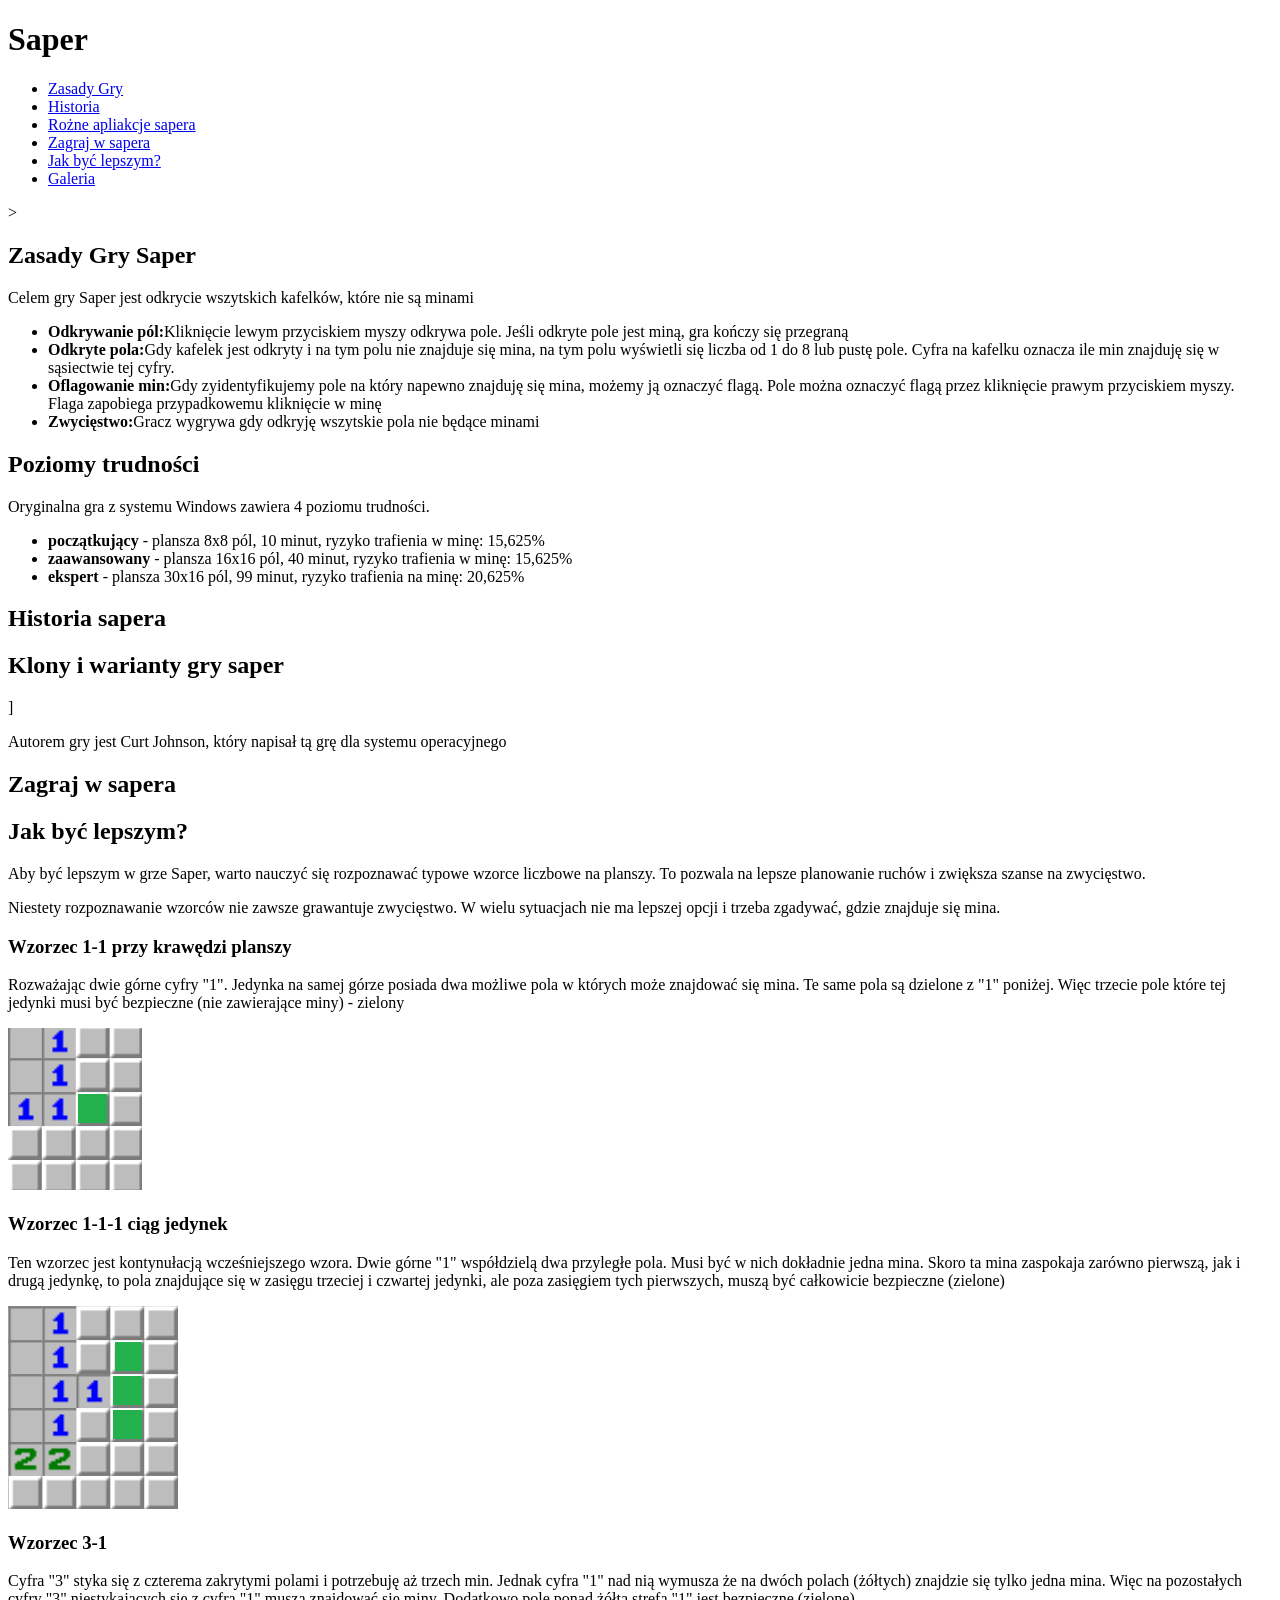
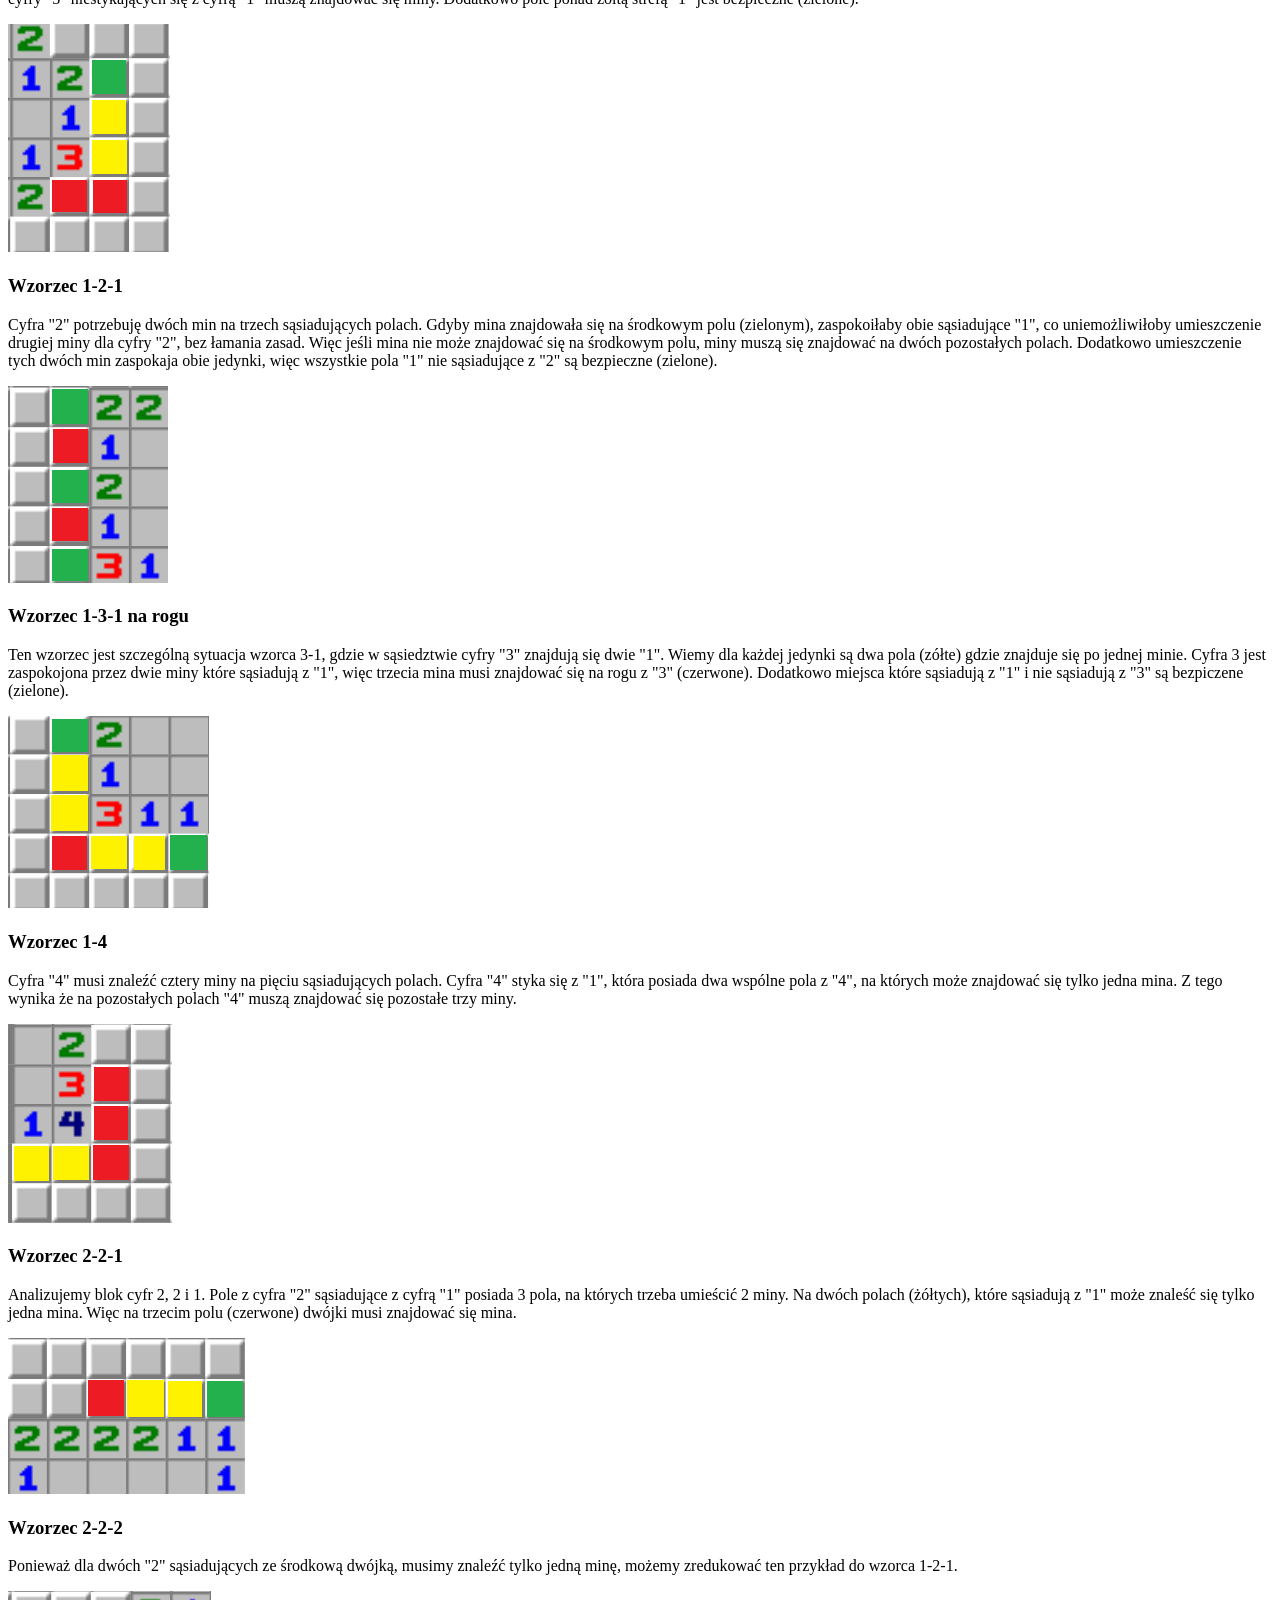
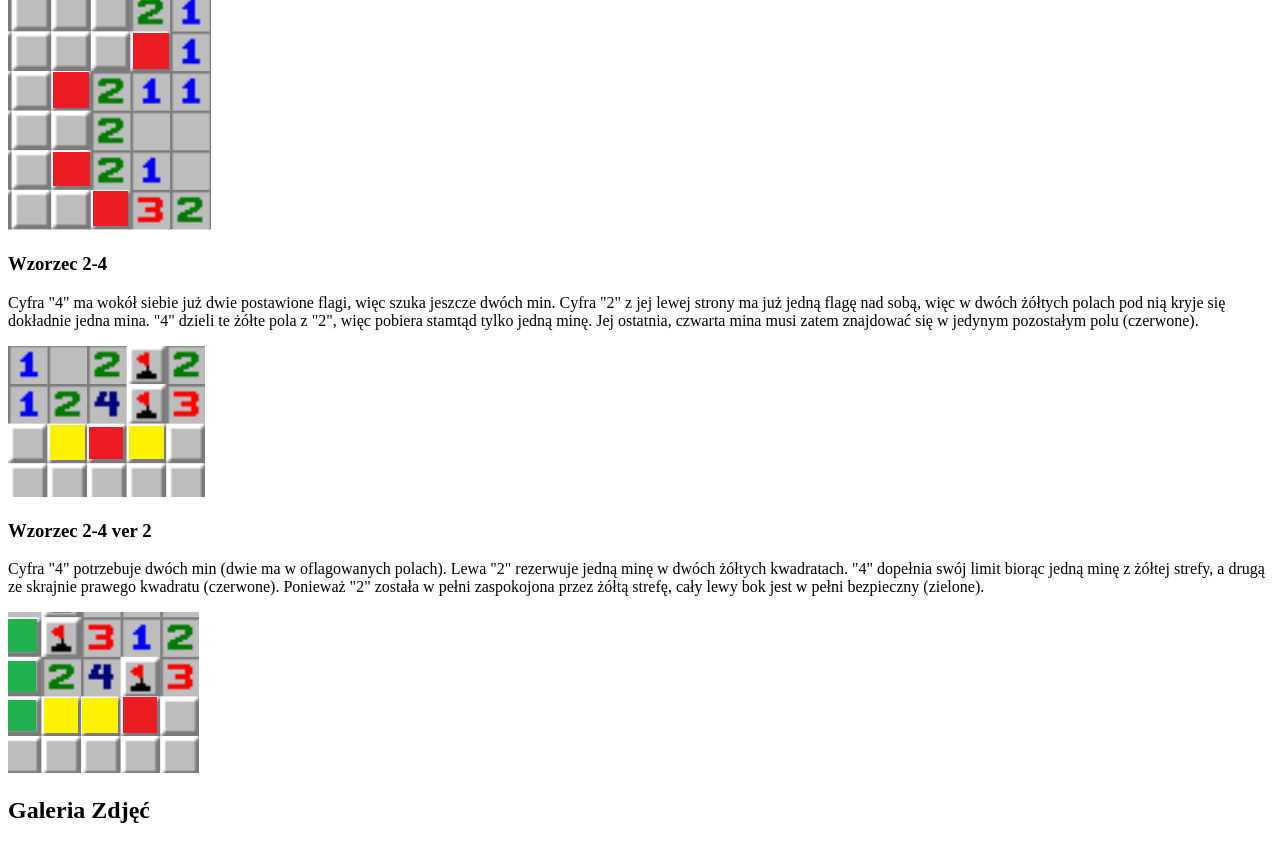
==== projekt.html @ 72521467 "[PROJEKT] - treść strony cz1" ====
<!DOCTYPE html>
<html lang="pl">
    <head>
        <meta charset="utf-8">
        <meta name="viewport" content="width=device-width, initial-scale=1.0">
        <meta name="description" content="Strona poświecona grze Saper">
        <meta name="keywords" content="Saper, Gra">
        <meta name="author" content="Maciej Ryś">
        <title>Saper</title>
    </head>
    <body>
        <header>
            <h1>Saper</h1>
            <nav>
                <ul>
                    <li><a href="#zasady">Zasady Gry</a></li>
                    <li><a href="#historia">Historia</a></li>
                    <li><a href="#aplikacje">Rożne apliakcje sapera</a></li>
                    <li><a href="#gra">Zagraj w sapera</a></li>
                    <li><a href="#wzorce">Jak być lepszym?</a></li>
                    <li><a href="#galeria">Galeria</a></li>
                </ul>>
            </nav>
        </header>
        <main>
            <section id="zasady">
                <h2>Zasady Gry Saper</h2>
                <p>Celem gry Saper jest odkrycie wszytskich kafelków, które nie są minami</p>
                <ul>
                    <li><strong>Odkrywanie pól:</strong>Kliknięcie lewym przyciskiem myszy odkrywa pole. Jeśli odkryte pole jest miną, gra kończy się przegraną</li>
                    <li><strong>Odkryte pola:</strong>Gdy kafelek jest odkryty i na tym polu nie znajduje się mina, na tym polu wyświetli się liczba od 1 do 8 lub pustę pole. Cyfra na kafelku oznacza ile min znajduję się w sąsiectwie tej cyfry.</li>
                    <li><strong>Oflagowanie min:</strong>Gdy zyidentyfikujemy pole na który napewno znajduję się mina, możemy ją oznaczyć flagą. Pole można oznaczyć flagą przez kliknięcie prawym przyciskiem myszy. Flaga zapobiega przypadkowemu kliknięcie w minę</li>
                    <li><strong>Zwycięstwo:</strong>Gracz wygrywa gdy odkryję wszytskie pola nie będące minami</li>
                </ul>
            </section>

            <section id="poziomy_trudnosci">
                <h2>Poziomy trudności</h2>
                <p>Oryginalna gra z systemu Windows zawiera 4 poziomu trudności.</p>
                <ul>
                    <li><strong>początkujący</strong> - plansza 8x8 pól, 10 minut, ryzyko trafienia w minę: 15,625%</li>
                    <li><strong>zaawansowany</strong> - plansza 16x16 pól, 40 minut, ryzyko trafienia w minę: 15,625%</li>
                    <li><strong>ekspert</strong> - plansza 30x16 pól, 99 minut, ryzyko trafienia na minę: 20,625%</li>
                </ul>
            </section>

            <section id="historia">
                <h2>Historia sapera</h2>
                <p></p>
            </section>
            
            <section id="warianty_gry">
                <h2>Klony i warianty gry saper</h2>]
                <p>Autorem gry jest Curt Johnson, który napisał tą grę dla systemu operacyjnego </p>
            </section>

            <section id="gra">
                <h2>Zagraj w sapera</h2>
                <div id="gra-saper">

                </div>
            </section>

            <section id="wzorce">
                <h2>Jak być lepszym?</h2>
                <p>Aby być lepszym w grze Saper, warto nauczyć się rozpoznawać typowe wzorce liczbowe na planszy. To pozwala na lepsze planowanie ruchów i zwiększa szanse na zwycięstwo.</p>
                <p>Niestety rozpoznawanie wzorców nie zawsze grawantuje zwycięstwo. W wielu sytuacjach nie ma lepszej opcji i trzeba zgadywać, gdzie znajduje się mina.</p>

            <div class="blok-wzorcow">
                <h3>Wzorzec 1-1 przy krawędzi planszy</h3>
                <p>Rozważając dwie górne cyfry "1". Jedynka na samej górze posiada dwa możliwe pola w których może znajdować się mina. Te same pola są dzielone z "1" poniżej. Więc trzecie pole które tej jedynki musi być bezpieczne (nie zawierające miny) - zielony</p>
                <div class="wzorzec-obrazek"><img src="zdjecia/wzorce/edited/1-1-1-e.png" alt="przykładowy-wzorzec"></div>
            </div>

            <div class="blok-wzorcow">
                <h3>Wzorzec 1-1-1 ciąg jedynek</h3>
                <p>Ten wzorzec jest kontynułacją wcześniejszego wzora. Dwie górne "1" współdzielą dwa przyległe pola. Musi być w nich dokładnie jedna mina. Skoro ta mina zaspokaja zarówno pierwszą, jak i drugą jedynkę, to pola znajdujące się w zasięgu trzeciej i czwartej jedynki, ale poza zasięgiem tych pierwszych, muszą być całkowicie bezpieczne (zielone) </p>
                <div class="wzorzec-obrazek"><img src="zdjecia/wzorce/edited/1-1-1-1-e.png" alt="przykładowy-wzorzec"></div>
            </div>

            <div class="blok-wzorcow">
                <h3>Wzorzec 3-1</h3>
                <p>Cyfra "3" styka się z czterema zakrytymi polami i potrzebuję aż trzech min. Jednak cyfra "1" nad nią wymusza że na dwóch polach (żółtych) znajdzie się tylko jedna mina. Więc na pozostałych cyfry "3" niestykających się z cyfrą "1" muszą znajdować się miny. Dodatkowo pole ponad żółtą strefą "1" jest bezpieczne (zielone).</p>
                <div class="wzorzec-obrazek"><img src="zdjecia/wzorce/edited/1-1-3-e.png" alt="przykładowy-wzorzec"></div>
            </div>

            <div class="blok-wzorcow">
                <h3>Wzorzec 1-2-1</h3>
                <p>Cyfra "2" potrzebuję dwóch min na trzech sąsiadujących polach. Gdyby mina znajdowała się na środkowym polu (zielonym), zaspokoiłaby obie sąsiadujące "1", co uniemożliwiłoby umieszczenie drugiej miny dla cyfry "2", bez łamania zasad. Więc jeśli mina nie może znajdować się na środkowym polu, miny muszą się znajdować na dwóch pozostałych polach. Dodatkowo umieszczenie tych dwóch min zaspokaja obie jedynki, więc wszystkie pola "1" nie sąsiadujące z "2" są bezpieczne (zielone).</p>
                <div class="wzorzec-obrazek"><img src="zdjecia/wzorce/edited/1-2-1-e.png" alt="przykładowy-wzorzec"></div>
            </div>

            <div class="blok-wzorcow">
                <h3>Wzorzec 1-3-1 na rogu</h3>
                <p>Ten wzorzec jest szczególną sytuacja wzorca 3-1, gdzie w sąsiedztwie cyfry "3" znajdują się dwie "1". Wiemy dla każdej jedynki są dwa pola (zółte) gdzie znajduje się po jednej minie. Cyfra 3 jest zaspokojona przez dwie miny które sąsiadują z "1", więc trzecia mina musi znajdować się na rogu z "3" (czerwone). Dodatkowo miejsca które sąsiadują z "1" i nie sąsiadują z "3" są bezpiczene (zielone).</p>
                <div class="wzorzec-obrazek"><img src="zdjecia/wzorce/edited/1-3-1-rog-e.png" alt="przykładowy-wzorzec"></div>
            </div>

            <div class="blok-wzorcow">
                <h3>Wzorzec 1-4</h3>
                <p>Cyfra "4" musi znaleźć cztery miny na pięciu sąsiadujących polach. Cyfra "4" styka się z "1", która posiada dwa wspólne pola z "4", na których może znajdować się tylko jedna mina. Z tego wynika że na pozostałych polach "4" muszą znajdować się pozostałe trzy miny.</p>
                <div class="wzorzec-obrazek"><img src="zdjecia/wzorce/edited/1-4-e.png" alt="przykładowy-wzorzec"></div>
            </div>

            <div class="blok-wzorcow">
                <h3>Wzorzec 2-2-1</h3>
                <p>Analizujemy blok cyfr 2, 2 i 1. Pole z cyfra "2" sąsiadujące z cyfrą "1" posiada 3 pola, na których trzeba umieścić 2 miny. Na dwóch polach (żółtych), które sąsiadują z "1" może znaleść się tylko jedna mina. Więc na trzecim polu (czerwone) dwójki musi znajdować się mina.</p>
                <div class="wzorzec-obrazek"><img src="zdjecia/wzorce/edited/2-2-1-prosto-e.png" alt="przykładowy-wzorzec"></div>
            </div>

            <div class="blok-wzorcow">
                <h3>Wzorzec 2-2-2</h3>
                <p>Ponieważ dla dwóch "2" sąsiadujących ze środkową dwójką, musimy znaleźć tylko jedną minę, możemy zredukować ten przykład do wzorca 1-2-1.</p>
                <div class="wzorzec-obrazek"><img src="zdjecia/wzorce/edited/2-2-2-prosto-e.png" alt="przykładowy-wzorzec"></div>
            </div>

            <div class="blok-wzorcow">
                <h3>Wzorzec 2-4</h3>
                <p>Cyfra "4" ma wokół siebie już dwie postawione flagi, więc szuka jeszcze dwóch min. Cyfra "2" z jej lewej strony ma już jedną flagę nad sobą, więc w dwóch żółtych polach pod nią kryje się dokładnie jedna mina. "4" dzieli te żółte pola z "2", więc pobiera stamtąd tylko jedną minę. Jej ostatnia, czwarta mina musi zatem znajdować się w jedynym pozostałym polu (czerwone).</p>
                <div class="wzorzec-obrazek"><img src="zdjecia/wzorce/edited/2-4-e.png" alt="przykładowy-wzorzec"></div>
            </div>

            <div class="blok-wzorcow">
                <h3>Wzorzec 2-4 ver 2</h3>
                <p>Cyfra "4" potrzebuje dwóch min (dwie ma w oflagowanych polach). Lewa "2" rezerwuje jedną minę w dwóch żółtych kwadratach. "4" dopełnia swój limit biorąc jedną minę z żółtej strefy, a drugą ze skrajnie prawego kwadratu (czerwone). Ponieważ "2" została w pełni zaspokojona przez żółtą strefę, cały lewy bok jest w pełni bezpieczny (zielone).</p>
                <div class="wzorzec-obrazek"><img src="zdjecia/wzorce/edited/2-4v2-e.png" alt="przykładowy-wzorzec"></div>
            </div>
            </section>

            <section id="galeria">
                <h2>Galeria Zdjęć</h2>
            </section>
        </main>
    </body>
</html>
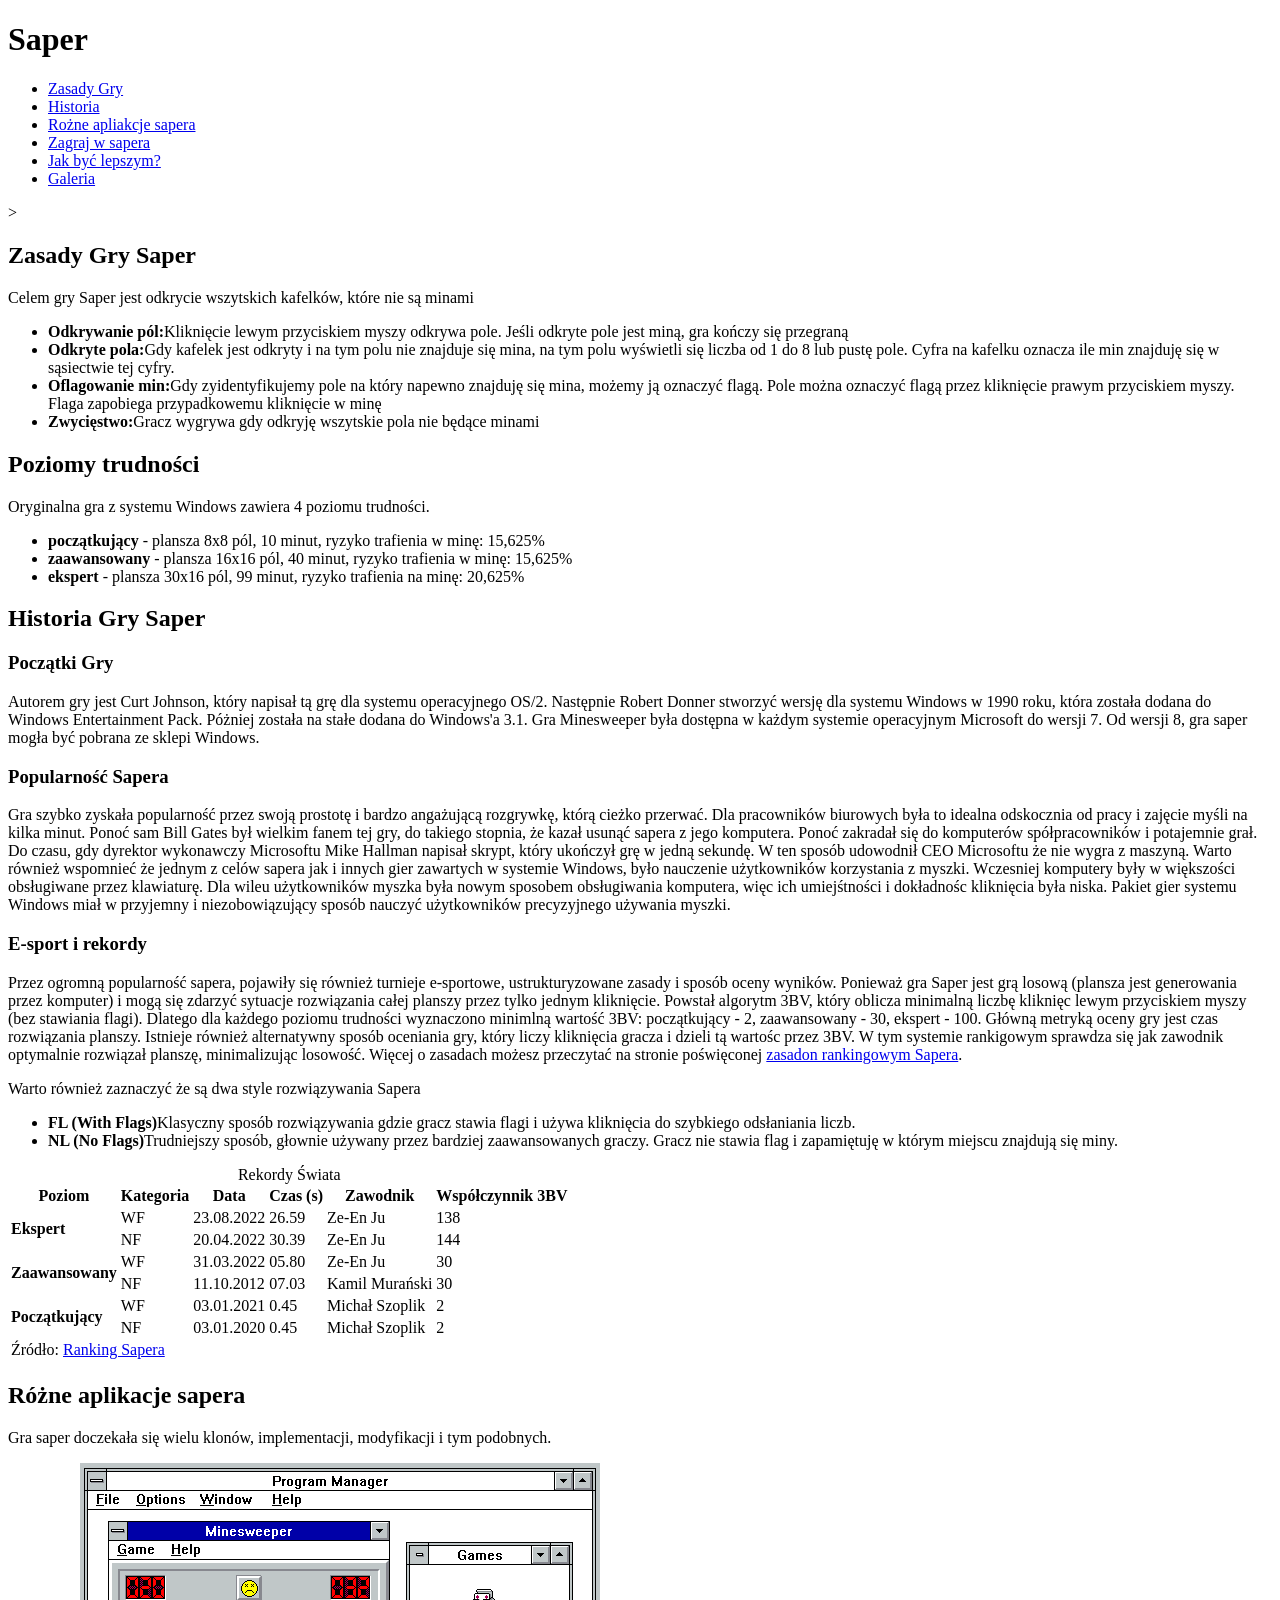
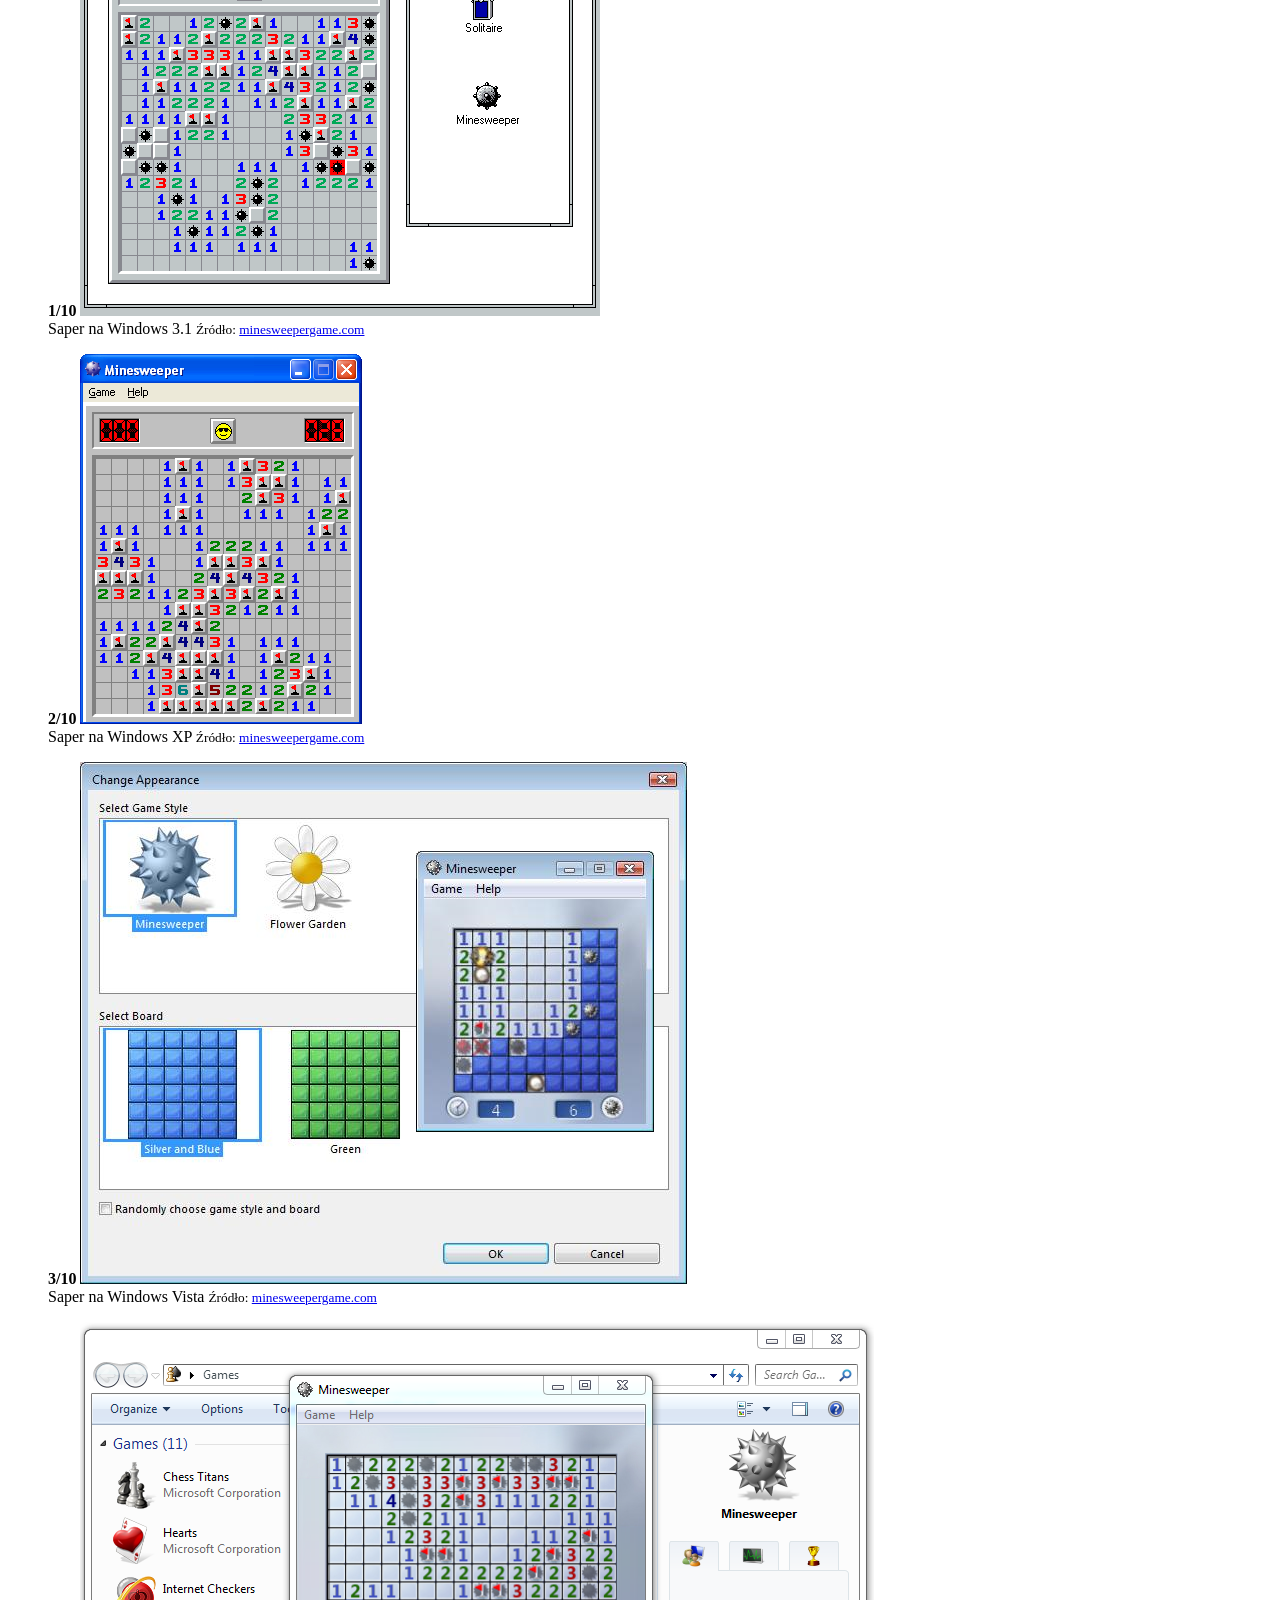
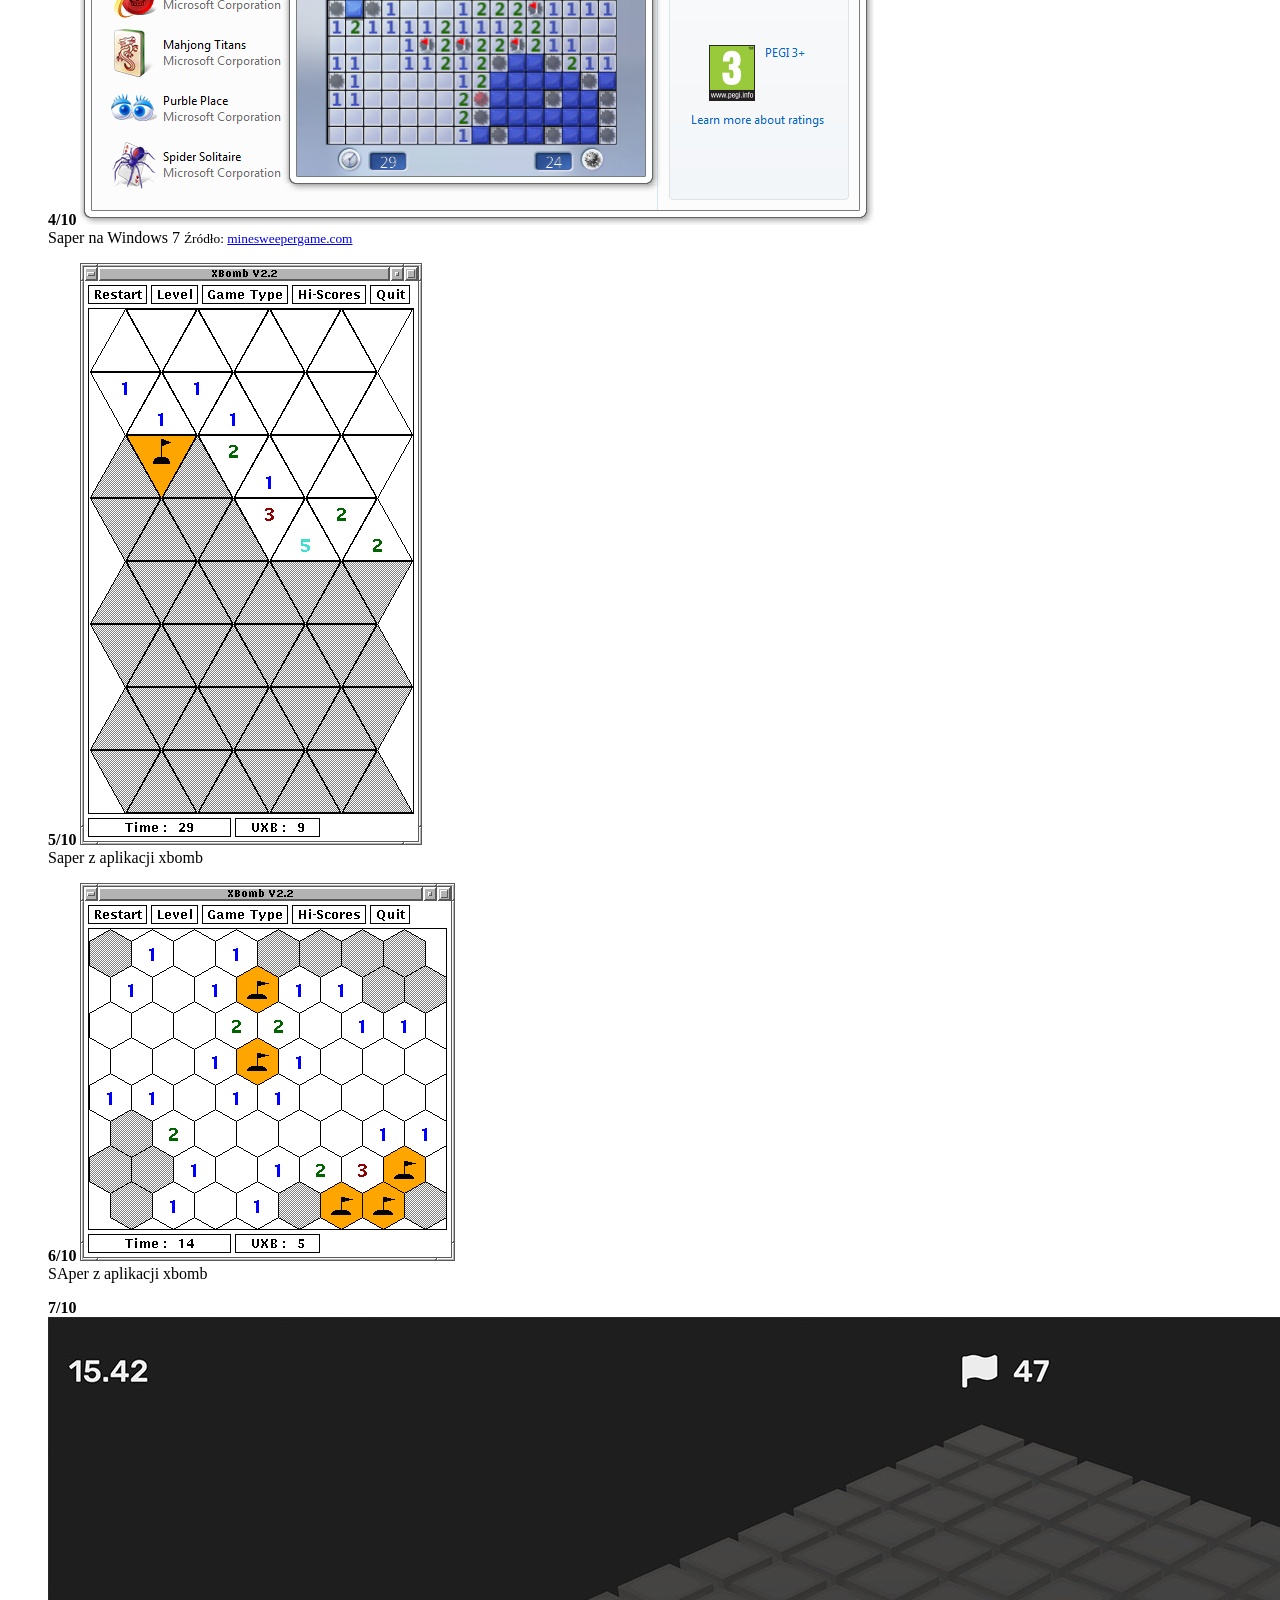
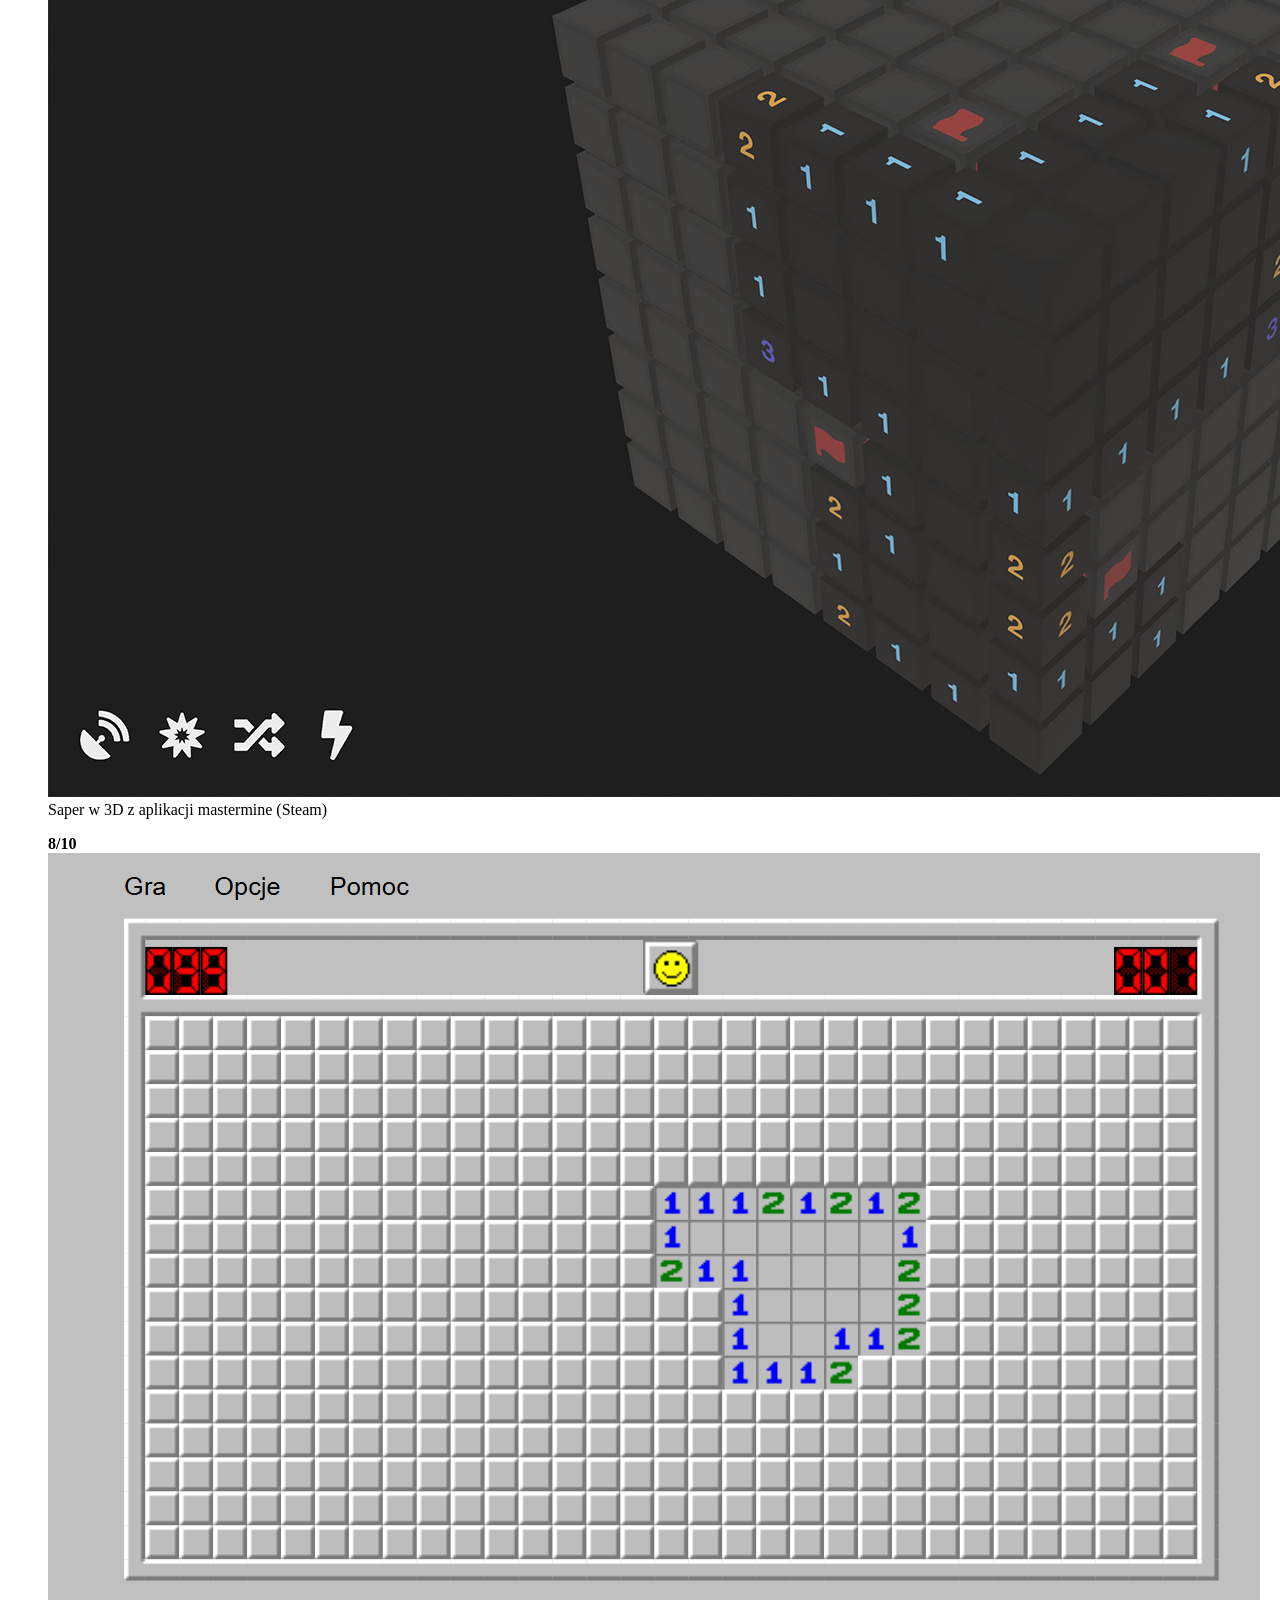
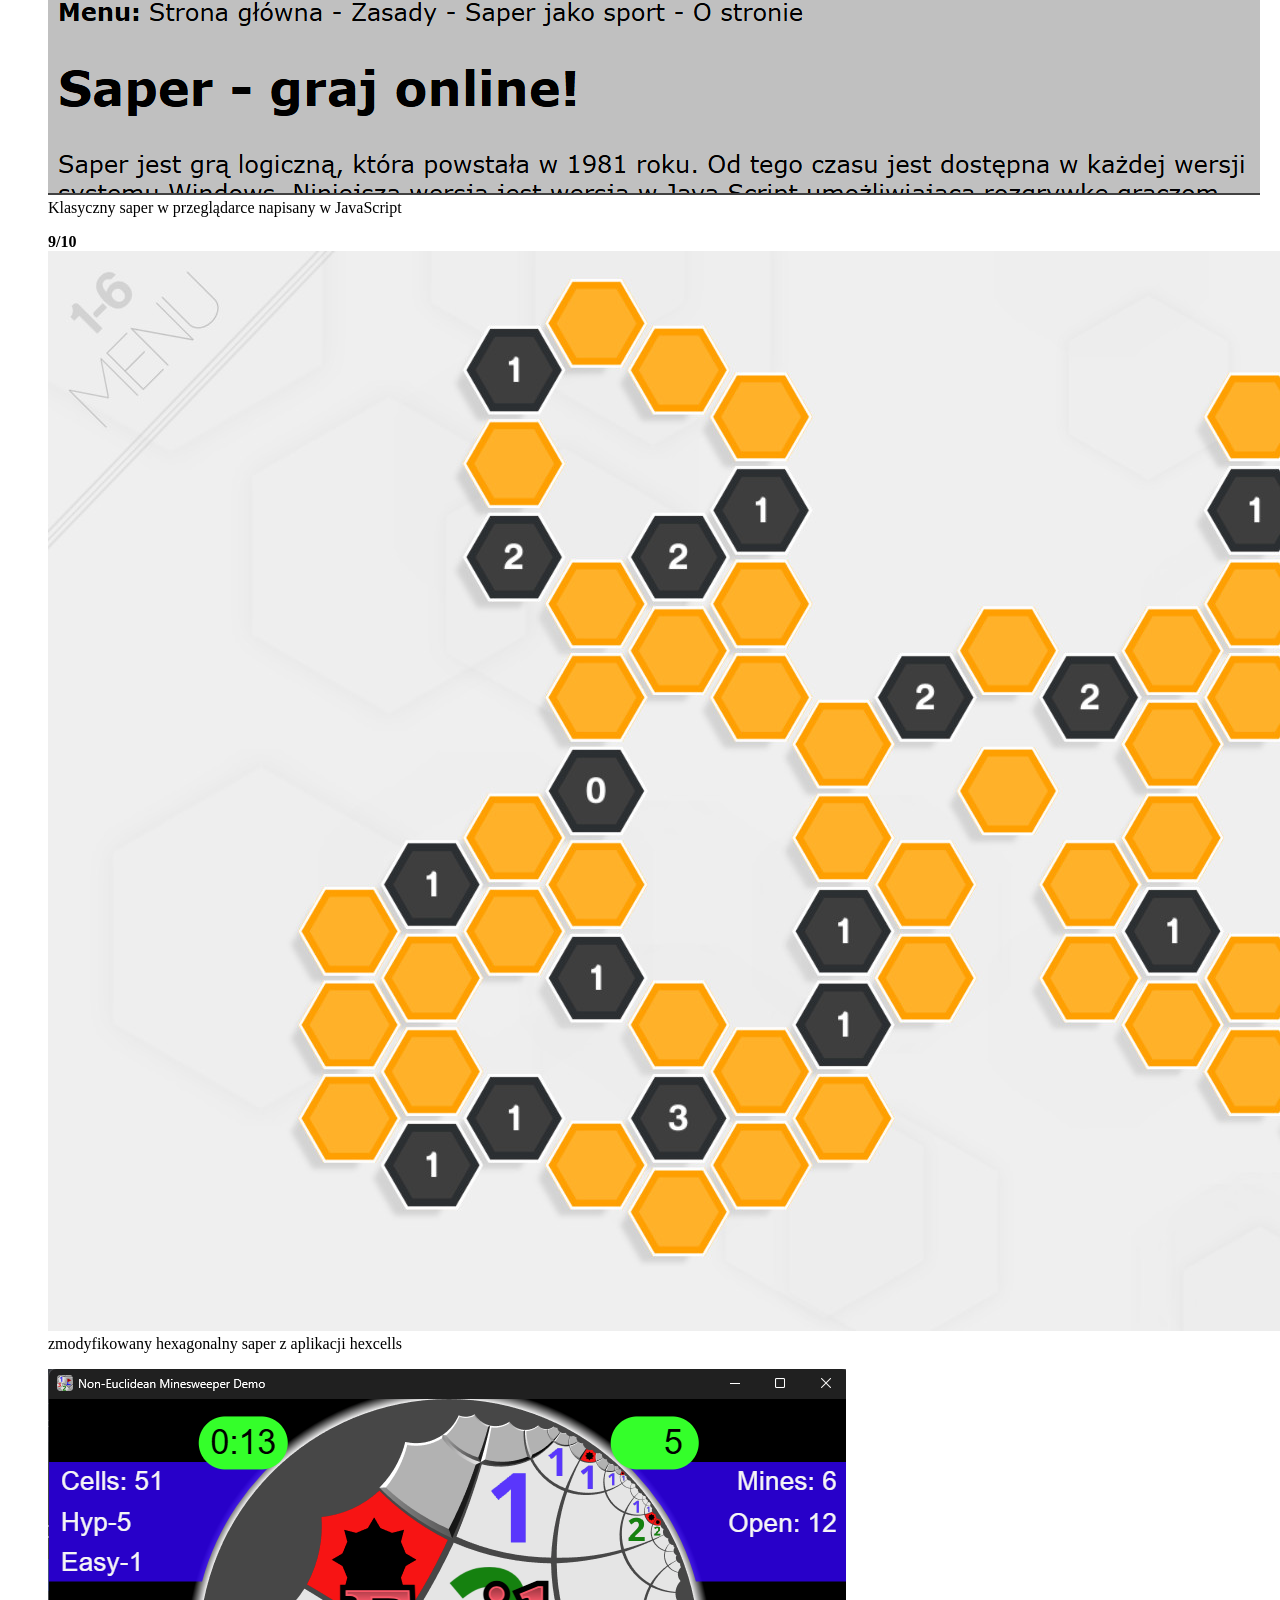
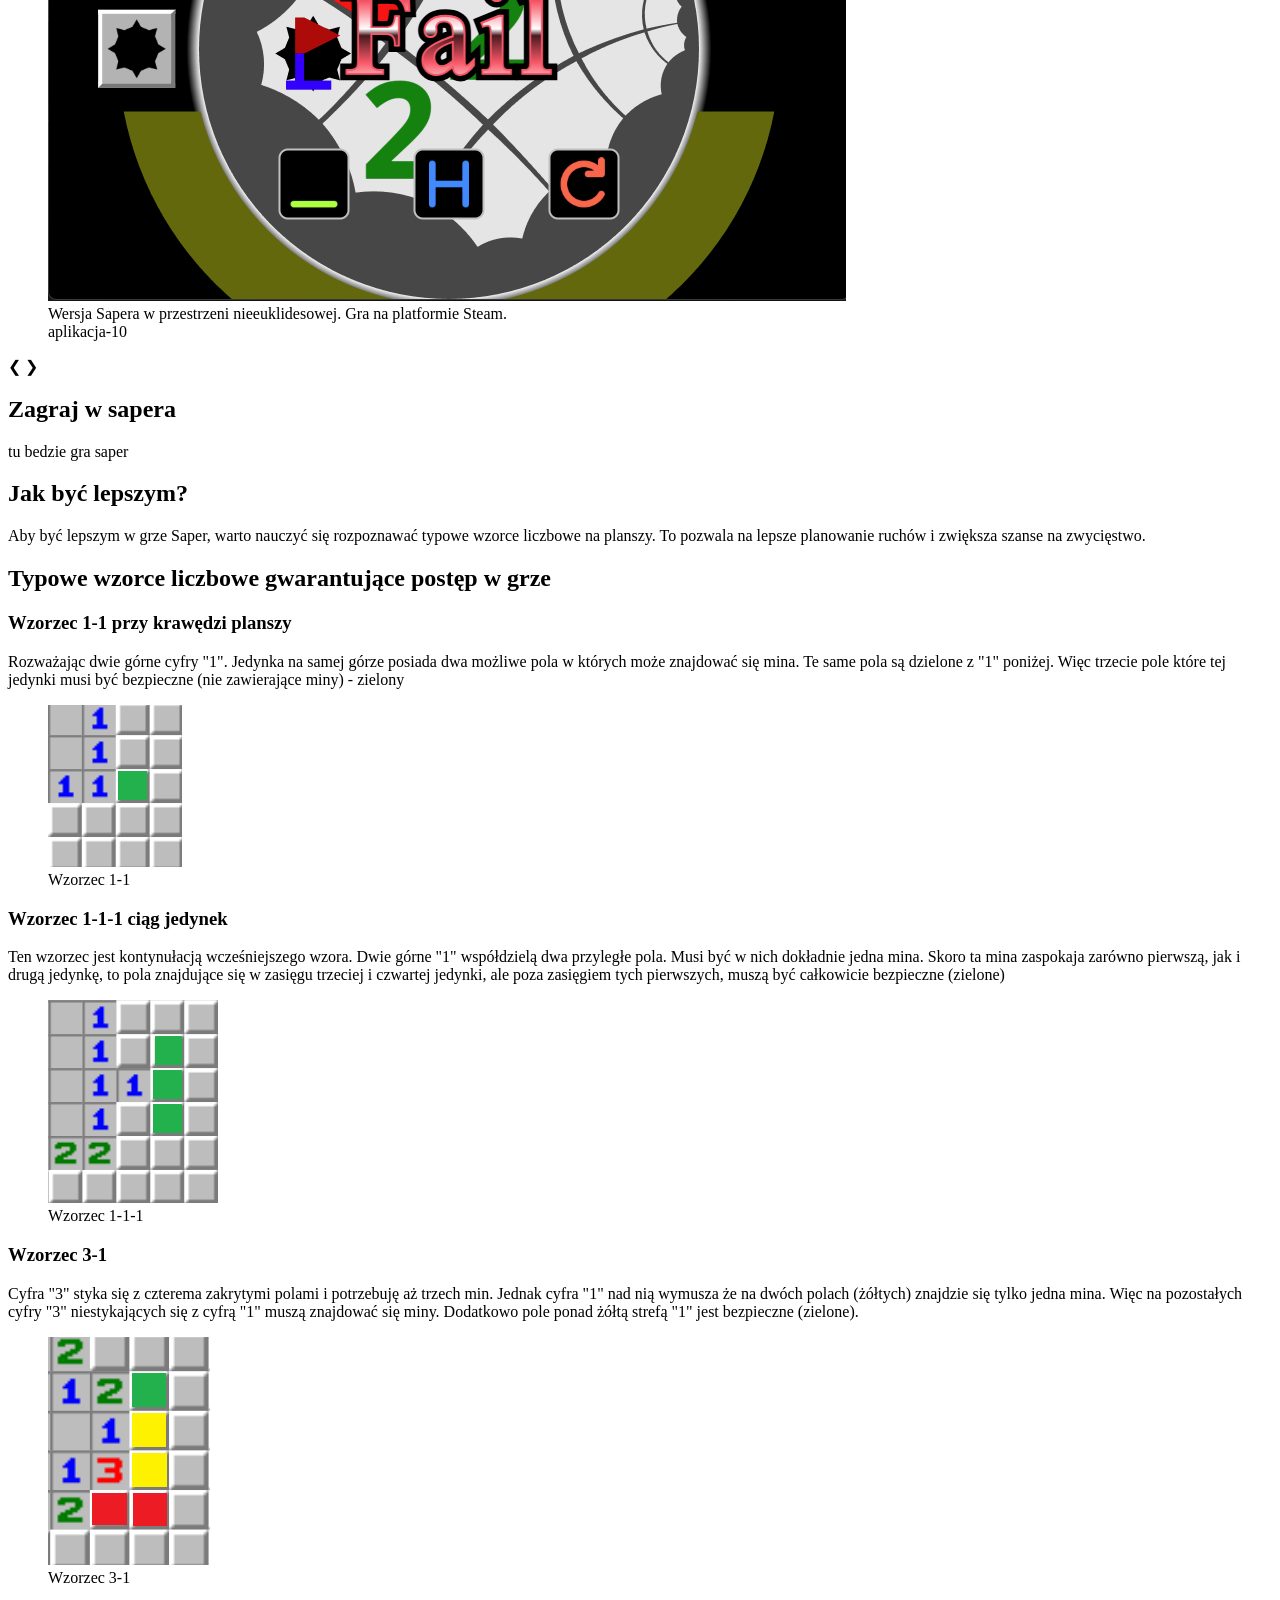
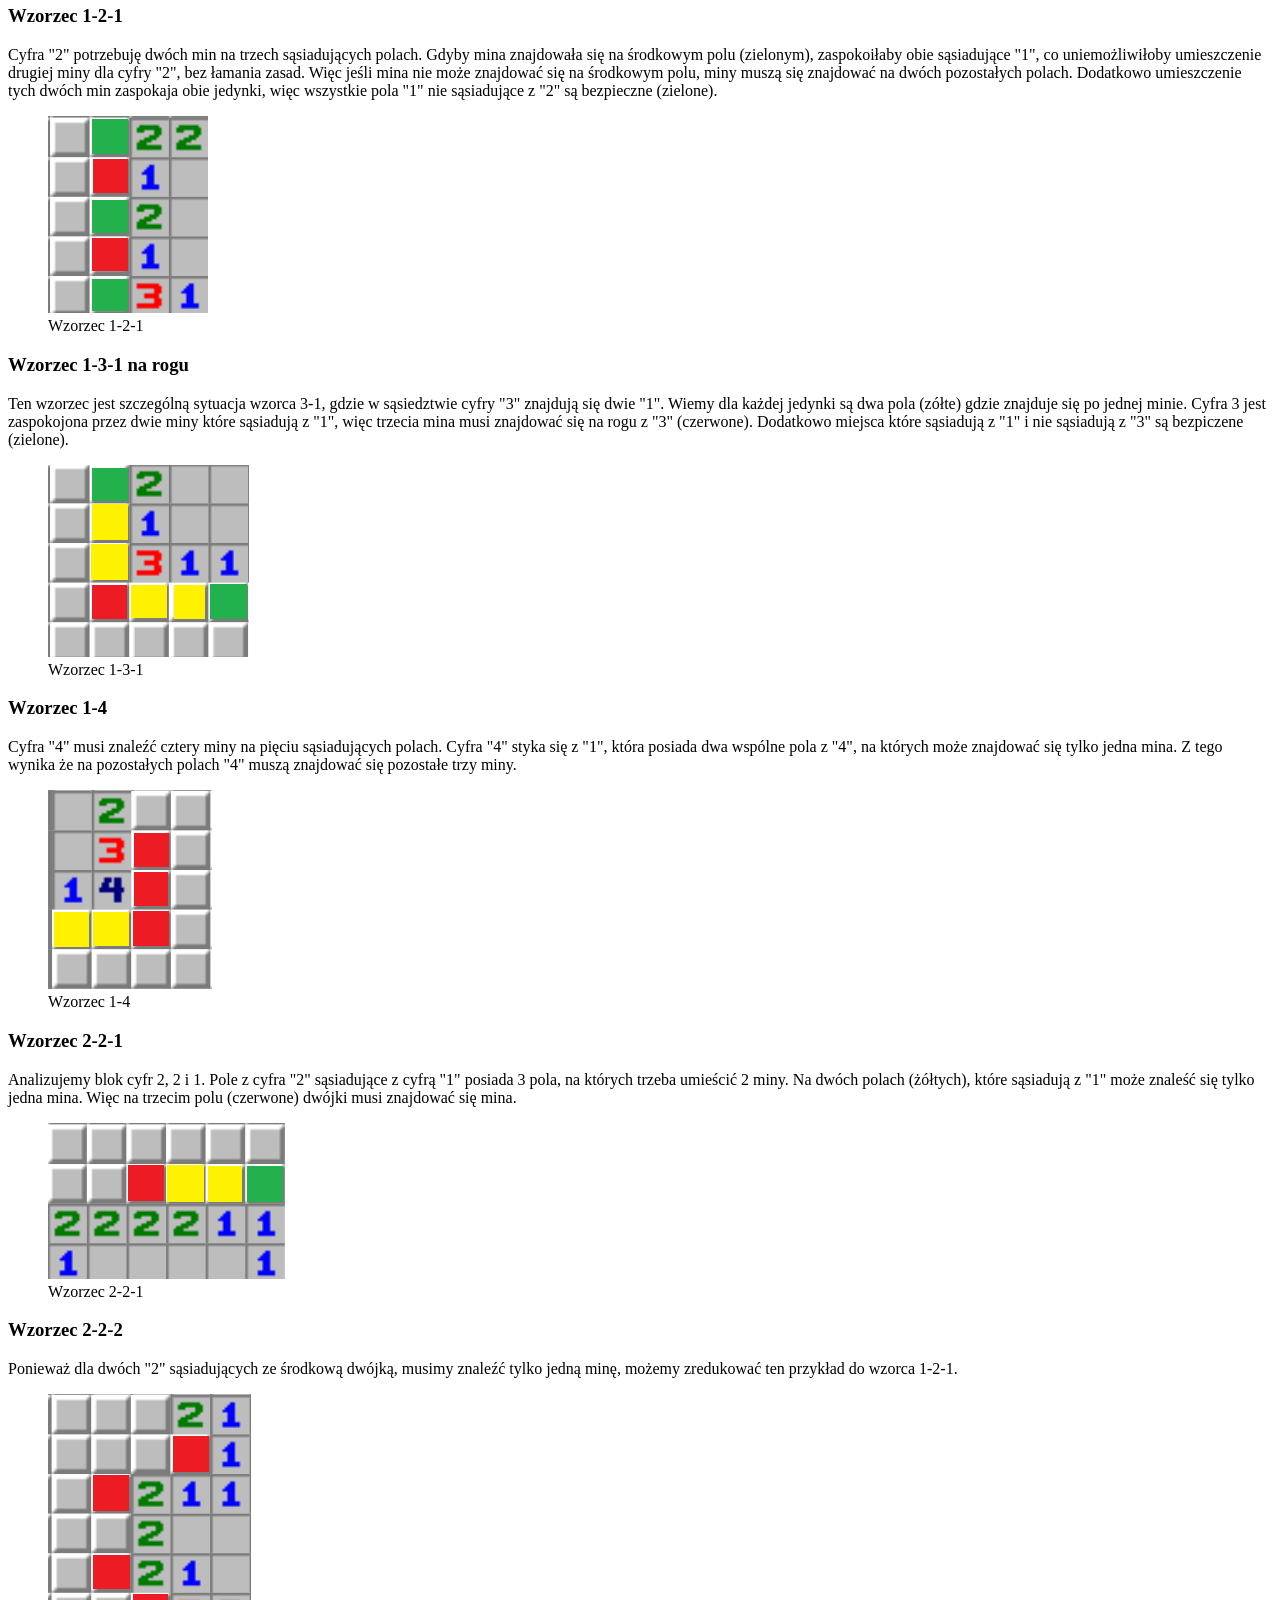
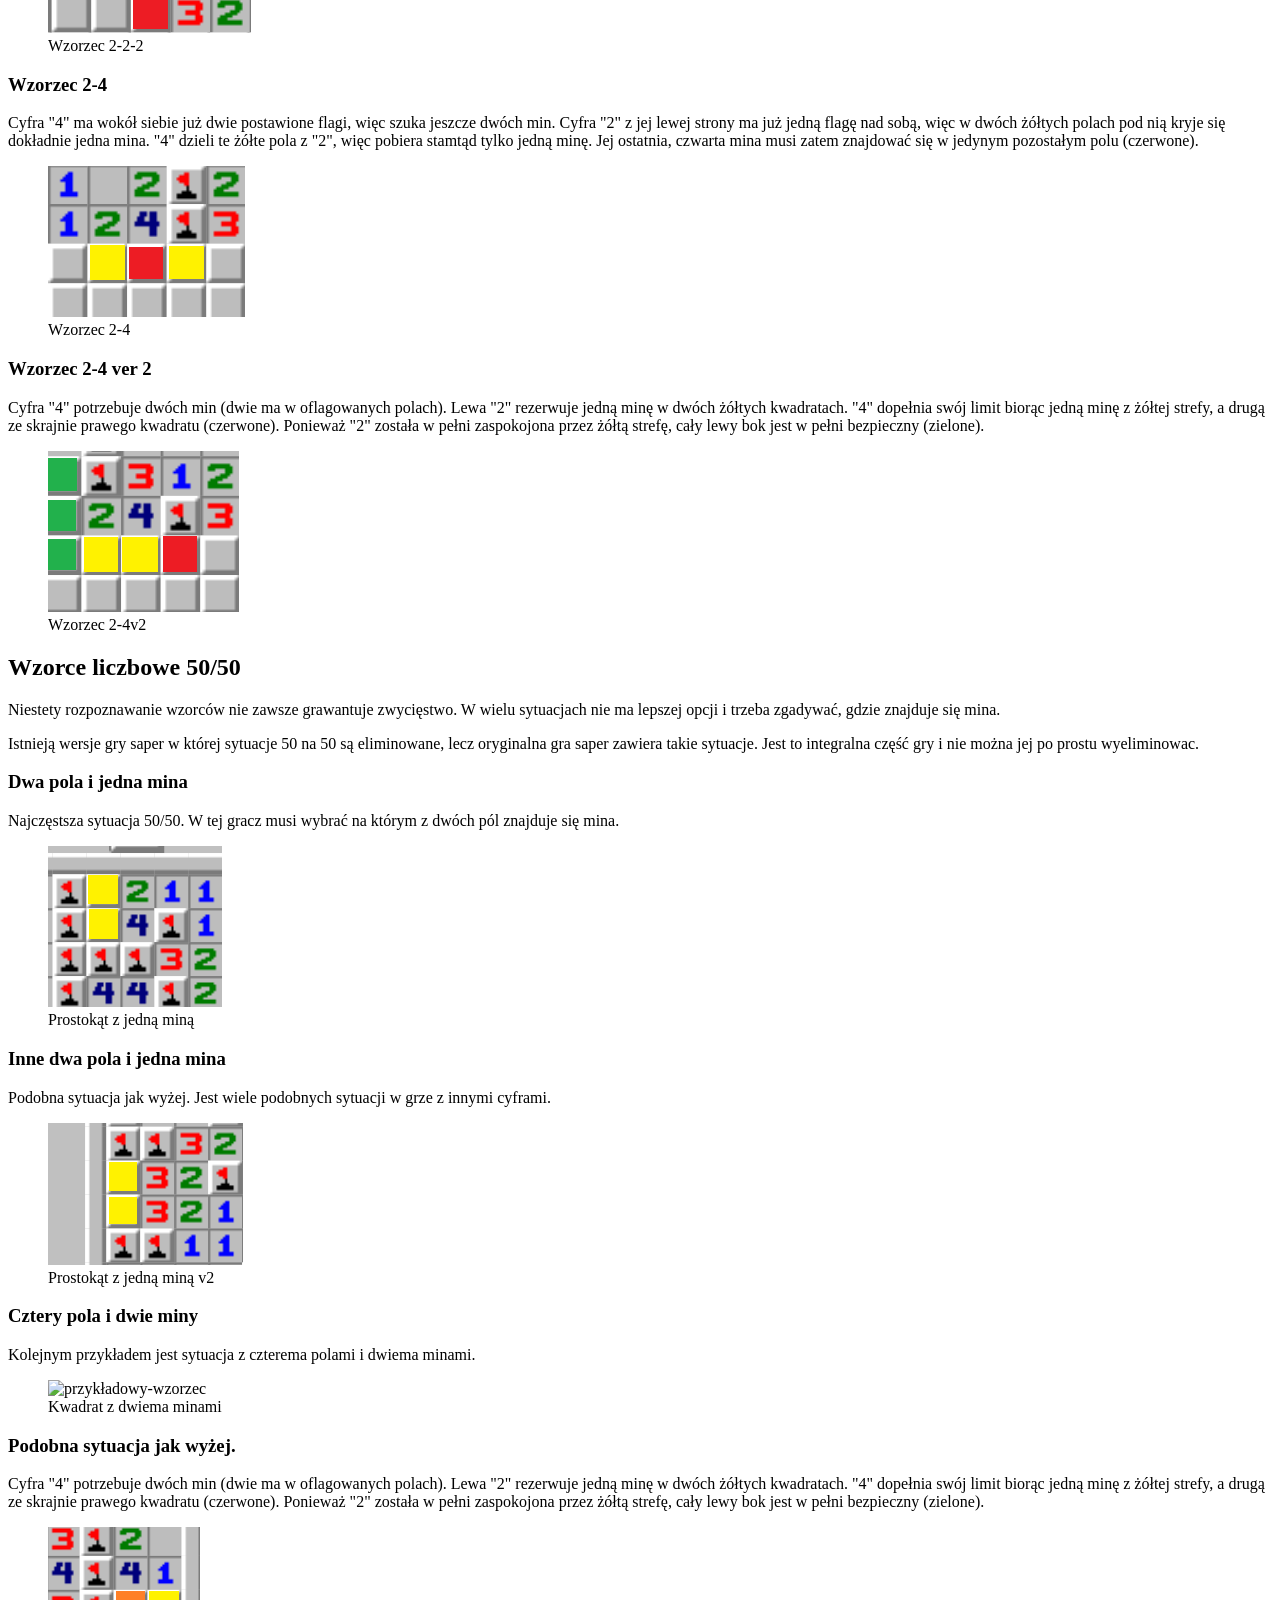
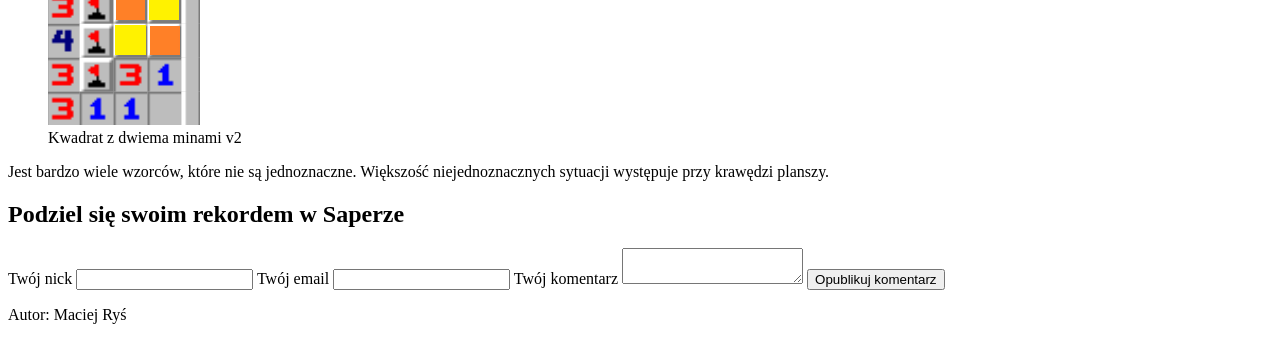
==== commit 12fcf830: "[PROJEKT] - treść stony cz2, dodanie zdjęć" ====
--- a/projekt.html
+++ b/projekt.html
@@ -43,93 +43,305 @@
                     <li><strong>ekspert</strong> - plansza 30x16 pól, 99 minut, ryzyko trafienia na minę: 20,625%</li>
                 </ul>
             </section>
-
+   
             <section id="historia">
-                <h2>Historia sapera</h2>
-                <p></p>
+                <h2>Historia Gry Saper</h2>
+                    <h3>Początki Gry</h3>
+                        <p>Autorem gry jest Curt Johnson, który napisał tą grę dla systemu operacyjnego OS/2. Następnie Robert Donner stworzyć wersję dla systemu Windows w 1990 roku, która została dodana do Windows Entertainment Pack. Póżniej została na stałe dodana do Windows'a 3.1. Gra Minesweeper była dostępna w każdym systemie operacyjnym Microsoft do wersji 7. Od wersji 8, gra saper mogła być pobrana ze sklepi Windows.</p>
+                    <h3>Popularność Sapera</h3>
+                        <p>Gra szybko zyskała popularność przez swoją prostotę i bardzo angażującą rozgrywkę, którą cieżko przerwać. Dla pracowników biurowych była to idealna odskocznia od pracy i zajęcie myśli na kilka minut. Ponoć sam Bill Gates był wielkim fanem tej gry, do takiego stopnia, że kazał usunąć sapera z jego komputera. Ponoć zakradał się do komputerów spółpracowników i potajemnie grał. Do czasu, gdy dyrektor wykonawczy Microsoftu Mike Hallman napisał skrypt, który ukończył grę w jedną sekundę. W ten sposób udowodnił CEO Microsoftu że nie wygra z maszyną. Warto również wspomnieć że jednym z celów sapera jak i innych gier zawartych w systemie Windows, było nauczenie użytkowników korzystania z myszki. Wczesniej komputery były w większości obsługiwane przez klawiaturę. Dla wileu użytkowników myszka była nowym sposobem obsługiwania komputera, więc ich umiejśtności i dokładnośc kliknięcia była niska. Pakiet gier systemu Windows miał w przyjemny i niezobowiązujący sposób nauczyć użytkowników precyzyjnego używania myszki.</p>    
+                    <h3>E-sport i rekordy</h3>
+                        <p>Przez ogromną popularność sapera, pojawiły się również turnieje e-sportowe, ustrukturyzowane zasady i sposób oceny wyników. Ponieważ gra Saper jest grą losową (plansza jest generowania przez komputer) i mogą się zdarzyć sytuacje rozwiązania całej planszy przez tylko jednym kliknięcie. Powstał algorytm 3BV, który oblicza minimalną liczbę kliknięc lewym przyciskiem myszy (bez stawiania flagi). Dlatego dla każdego poziomu trudności wyznaczono minimlną wartość 3BV: początkujący - 2, zaawansowany - 30, ekspert - 100. Główną metryką oceny gry jest czas rozwiązania planszy. Istnieje również alternatywny sposób oceniania gry, który liczy kliknięcia gracza i dzieli tą wartośc przez 3BV. W tym systemie rankigowym sprawdza się jak zawodnik optymalnie rozwiązał planszę, minimalizując losowość. Więcej o zasadach możesz przeczytać na stronie poświęconej <a href="https://minesweepergame.com/ranking-rules.php">zasadon rankingowym Sapera</a>.</p>
+                        <p>Warto również zaznaczyć że są dwa style rozwiązywania Sapera</p>
+                        <ul>
+                            <li><strong>FL (With Flags)</strong>Klasyczny sposób rozwiązywania gdzie gracz stawia flagi i używa kliknięcia do szybkiego odsłaniania liczb.</li>
+                            <li><strong>NL (No Flags)</strong>Trudniejszy sposób, głownie używany przez bardziej zaawansowanych graczy. Gracz nie stawia flag i zapamiętuję w którym miejscu znajdują się miny.</li>
+                        </ul>
+                        <table class="tablica_rekordow">
+                            <caption>Rekordy Świata</caption>
+                            <thead>
+                                <tr>
+                                    <th>Poziom</th>
+                                    <th>Kategoria</th>
+                                    <th>Data</th>
+                                    <th>Czas (s)</th>
+                                    <th>Zawodnik</th>
+                                    <th>Współczynnik 3BV</th>
+                                </tr>
+                            </thead>
+                            <tbody>
+                                <tr>
+                                    <td rowspan="2"><strong>Ekspert</strong></td>
+                                    <td>WF</td>
+                                    <td>23.08.2022</td>
+                                    <td>26.59</td>
+                                    <td>Ze-En Ju</td>
+                                    <td>138</td>
+                                </tr>
+                                <tr>
+                                    <td>NF</td>
+                                    <td>20.04.2022</td>
+                                    <td>30.39</td>
+                                    <td>Ze-En Ju</td>
+                                    <td>144</td>
+                                </tr>
+                                <tr>
+                                    <td rowspan="2"><strong>Zaawansowany</strong></td>
+                                    <td>WF</td>
+                                    <td>31.03.2022</td>
+                                    <td>05.80</td>
+                                    <td>Ze-En Ju</td>
+                                    <td>30</td>
+                                </tr>
+                                <tr>
+                                    <td>NF</td>
+                                    <td>11.10.2012</td>
+                                    <td>07.03</td>
+                                    <td>Kamil Murański</td>
+                                    <td>30</td>
+                                </tr>
+                                <tr>
+                                    <td rowspan="2"><strong>Początkujący</strong></td>
+                                    <td>WF</td>
+                                    <td>03.01.2021</td>
+                                    <td>0.45</td>
+                                    <td>Michał Szoplik</td>
+                                    <td>2</td>
+                                </tr>
+                                <tr>
+                                    <td>NF</td>
+                                    <td>03.01.2020</td>
+                                    <td>0.45</td>
+                                    <td>Michał Szoplik</td>
+                                    <td>2</td>
+                                </tr>
+                            </tbody>
+                            <tfoot>
+                                <tr>
+                                    <td colspan="6">Źródło: <a href="https://minesweepergame.com/world-records.php">Ranking Sapera</a></td>
+                                </tr>
+                            </tfoot>
+                        </table>
             </section>
             
-            <section id="warianty_gry">
-                <h2>Klony i warianty gry saper</h2>]
-                <p>Autorem gry jest Curt Johnson, który napisał tą grę dla systemu operacyjnego </p>
+            <section id="aplikacje">
+                <h2>Różne aplikacje sapera</h2>
+                <p>Gra saper doczekała się wielu klonów, implementacji, modyfikacji i tym podobnych.</p>
+                <div id="slider">
+                    <figure class="slide">
+                        <b class="slider-number">1/10</b>
+                        <img src="/img/aplikacje/windows-31-minesweeper.png" alt="klasyczny saper z systemu Windows 3.1">
+                        <figcaption>Saper na Windows 3.1 <small>Źródło: <a href="https://minesweepergame.com/download/windows-31-minesweeper.php">minesweepergame.com</a> </small></figcaption>
+                    </figure>
+                    <figure class="slide">
+                        <b class="slider-number">2/10</b>
+                        <img src="/img/aplikacje/windows-xp-minesweeper.png" alt="klasyczny saper z systemu Windows XP">
+                        <figcaption>Saper na Windows XP <small>Źródło: <a href="https://minesweepergame.com/download/windows-xp-minesweeper.php">minesweepergame.com</a> </small></figcaption>
+                    </figure>
+                    <figure class="slide">
+                        <b class="slider-number">3/10</b>
+                        <img src="/img/aplikacje/windows-vista-minesweeper.png" alt="klasyczny saper z systemu Windows Vista">
+                        <figcaption>Saper na Windows Vista <small>Źródło: <a href="https://minesweepergame.com/download/windows-vista-minesweeper.php">minesweepergame.com</a> </small></figcaption>
+                    </figure>
+                    <figure class="slide">
+                        <b class="slider-number">4/10</b>
+                        <img src="/img/aplikacje/windows-7-minesweeper.png" alt="klasyczny saper z systemu Windows 7">
+                        <figcaption>Saper na Windows 7 <small>Źródło: <a href="https://minesweepergame.com/download/windows-7-minesweeper.php">minesweepergame.com</a> </small></figcaption>
+                    </figure>
+                    <figure class="slide">
+                        <b class="slider-number">5/10</b>
+                        <img src="img/aplikacje/triangle-xbomb.png" alt="trójkątny saper z aplikacji xbomb">
+                        <figcaption>Saper z aplikacji xbomb </figcaption>
+                    </figure>
+                    <figure class="slide">
+                        <b class="slider-number">6/10</b>
+                        <img src="/img/aplikacje/hexagon-xbomb.png" alt="hexagonalny saper z aplikacji xbomb">
+                        <figcaption>SAper z aplikacji xbomb </figcaption>
+                    </figure>
+                    <figure class="slide">
+                        <b class="slider-number">7/10</b>
+                        <img src="/img/aplikacje/mastermine.jpg" alt="saper w 3D z aplikacji mastermine">
+                        <figcaption>Saper w 3D z aplikacji mastermine (Steam)</figcaption>
+                    </figure>
+                    <figure class="slide">
+                        <b class="slider-number">8/10</b>
+                        <img src="/img/aplikacje/javascript-minesweeper.png" alt="Klasyczny saper w przeglądarce napisany w JavaScript">
+                        <figcaption>Klasyczny saper w przeglądarce napisany w JavaScript</figcaption>
+                    </figure>
+                    <figure class="slide">
+                        <b class="slider-number">9/10</b>
+                        <img src="/img/aplikacje/hexcells.jpg" alt="zmodyfikowany hexagonalny saper z aplikacji hexcells">
+                        <figcaption>zmodyfikowany hexagonalny saper z aplikacji hexcells</figcaption>
+                    </figure>
+                    <figure class="slide">
+                        <img src="/img/aplikacje/Saper-nieeuklidesowy-hex.png" alt="Saper w przestrzeni nieeuklidesowej">
+                        <figcaption>Wersja Sapera w przestrzeni nieeuklidesowej. Gra na platformie Steam.</figcaption>
+                        <figcaption>aplikacja-10</figcaption>
+                    </figure>
+                    <a class="prev" onclick="przesunSlide(-1)">&#10094;</a>
+                    <a class="next" onclick="przesunSlide(1)">&#10095;</a>
+                </div>
+                <div>
+                    <span class="dot" onclick="zmienSlide(1)"></span>
+                    <span class="dot" onclick="zmienSlide(2)"></span> 
+                    <span class="dot" onclick="zmienSlide(3)"></span>
+                    <span class="dot" onclick="zmienSlide(4)"></span>
+                    <span class="dot" onclick="zmienSlide(5)"></span>
+                    <span class="dot" onclick="zmienSlide(6)"></span>
+                    <span class="dot" onclick="zmienSlide(7)"></span>
+                    <span class="dot" onclick="zmienSlide(8)"></span>
+                    <span class="dot" onclick="zmienSlide(9)"></span>
+                    <span class="dot" onclick="zmienSlide(10)"></span>
+                </div>
             </section>
 
             <section id="gra">
                 <h2>Zagraj w sapera</h2>
                 <div id="gra-saper">
-
+                    <p>tu bedzie gra saper</p>
                 </div>
             </section>
 
             <section id="wzorce">
                 <h2>Jak być lepszym?</h2>
-                <p>Aby być lepszym w grze Saper, warto nauczyć się rozpoznawać typowe wzorce liczbowe na planszy. To pozwala na lepsze planowanie ruchów i zwiększa szanse na zwycięstwo.</p>
-                <p>Niestety rozpoznawanie wzorców nie zawsze grawantuje zwycięstwo. W wielu sytuacjach nie ma lepszej opcji i trzeba zgadywać, gdzie znajduje się mina.</p>
-
-            <div class="blok-wzorcow">
-                <h3>Wzorzec 1-1 przy krawędzi planszy</h3>
-                <p>Rozważając dwie górne cyfry "1". Jedynka na samej górze posiada dwa możliwe pola w których może znajdować się mina. Te same pola są dzielone z "1" poniżej. Więc trzecie pole które tej jedynki musi być bezpieczne (nie zawierające miny) - zielony</p>
-                <div class="wzorzec-obrazek"><img src="zdjecia/wzorce/edited/1-1-1-e.png" alt="przykładowy-wzorzec"></div>
-            </div>
-
-            <div class="blok-wzorcow">
-                <h3>Wzorzec 1-1-1 ciąg jedynek</h3>
-                <p>Ten wzorzec jest kontynułacją wcześniejszego wzora. Dwie górne "1" współdzielą dwa przyległe pola. Musi być w nich dokładnie jedna mina. Skoro ta mina zaspokaja zarówno pierwszą, jak i drugą jedynkę, to pola znajdujące się w zasięgu trzeciej i czwartej jedynki, ale poza zasięgiem tych pierwszych, muszą być całkowicie bezpieczne (zielone) </p>
-                <div class="wzorzec-obrazek"><img src="zdjecia/wzorce/edited/1-1-1-1-e.png" alt="przykładowy-wzorzec"></div>
-            </div>
-
-            <div class="blok-wzorcow">
-                <h3>Wzorzec 3-1</h3>
-                <p>Cyfra "3" styka się z czterema zakrytymi polami i potrzebuję aż trzech min. Jednak cyfra "1" nad nią wymusza że na dwóch polach (żółtych) znajdzie się tylko jedna mina. Więc na pozostałych cyfry "3" niestykających się z cyfrą "1" muszą znajdować się miny. Dodatkowo pole ponad żółtą strefą "1" jest bezpieczne (zielone).</p>
-                <div class="wzorzec-obrazek"><img src="zdjecia/wzorce/edited/1-1-3-e.png" alt="przykładowy-wzorzec"></div>
-            </div>
-
-            <div class="blok-wzorcow">
-                <h3>Wzorzec 1-2-1</h3>
-                <p>Cyfra "2" potrzebuję dwóch min na trzech sąsiadujących polach. Gdyby mina znajdowała się na środkowym polu (zielonym), zaspokoiłaby obie sąsiadujące "1", co uniemożliwiłoby umieszczenie drugiej miny dla cyfry "2", bez łamania zasad. Więc jeśli mina nie może znajdować się na środkowym polu, miny muszą się znajdować na dwóch pozostałych polach. Dodatkowo umieszczenie tych dwóch min zaspokaja obie jedynki, więc wszystkie pola "1" nie sąsiadujące z "2" są bezpieczne (zielone).</p>
-                <div class="wzorzec-obrazek"><img src="zdjecia/wzorce/edited/1-2-1-e.png" alt="przykładowy-wzorzec"></div>
-            </div>
-
-            <div class="blok-wzorcow">
-                <h3>Wzorzec 1-3-1 na rogu</h3>
-                <p>Ten wzorzec jest szczególną sytuacja wzorca 3-1, gdzie w sąsiedztwie cyfry "3" znajdują się dwie "1". Wiemy dla każdej jedynki są dwa pola (zółte) gdzie znajduje się po jednej minie. Cyfra 3 jest zaspokojona przez dwie miny które sąsiadują z "1", więc trzecia mina musi znajdować się na rogu z "3" (czerwone). Dodatkowo miejsca które sąsiadują z "1" i nie sąsiadują z "3" są bezpiczene (zielone).</p>
-                <div class="wzorzec-obrazek"><img src="zdjecia/wzorce/edited/1-3-1-rog-e.png" alt="przykładowy-wzorzec"></div>
-            </div>
-
-            <div class="blok-wzorcow">
-                <h3>Wzorzec 1-4</h3>
-                <p>Cyfra "4" musi znaleźć cztery miny na pięciu sąsiadujących polach. Cyfra "4" styka się z "1", która posiada dwa wspólne pola z "4", na których może znajdować się tylko jedna mina. Z tego wynika że na pozostałych polach "4" muszą znajdować się pozostałe trzy miny.</p>
-                <div class="wzorzec-obrazek"><img src="zdjecia/wzorce/edited/1-4-e.png" alt="przykładowy-wzorzec"></div>
-            </div>
-
-            <div class="blok-wzorcow">
-                <h3>Wzorzec 2-2-1</h3>
-                <p>Analizujemy blok cyfr 2, 2 i 1. Pole z cyfra "2" sąsiadujące z cyfrą "1" posiada 3 pola, na których trzeba umieścić 2 miny. Na dwóch polach (żółtych), które sąsiadują z "1" może znaleść się tylko jedna mina. Więc na trzecim polu (czerwone) dwójki musi znajdować się mina.</p>
-                <div class="wzorzec-obrazek"><img src="zdjecia/wzorce/edited/2-2-1-prosto-e.png" alt="przykładowy-wzorzec"></div>
-            </div>
-
-            <div class="blok-wzorcow">
-                <h3>Wzorzec 2-2-2</h3>
-                <p>Ponieważ dla dwóch "2" sąsiadujących ze środkową dwójką, musimy znaleźć tylko jedną minę, możemy zredukować ten przykład do wzorca 1-2-1.</p>
-                <div class="wzorzec-obrazek"><img src="zdjecia/wzorce/edited/2-2-2-prosto-e.png" alt="przykładowy-wzorzec"></div>
-            </div>
-
-            <div class="blok-wzorcow">
-                <h3>Wzorzec 2-4</h3>
-                <p>Cyfra "4" ma wokół siebie już dwie postawione flagi, więc szuka jeszcze dwóch min. Cyfra "2" z jej lewej strony ma już jedną flagę nad sobą, więc w dwóch żółtych polach pod nią kryje się dokładnie jedna mina. "4" dzieli te żółte pola z "2", więc pobiera stamtąd tylko jedną minę. Jej ostatnia, czwarta mina musi zatem znajdować się w jedynym pozostałym polu (czerwone).</p>
-                <div class="wzorzec-obrazek"><img src="zdjecia/wzorce/edited/2-4-e.png" alt="przykładowy-wzorzec"></div>
-            </div>
-
-            <div class="blok-wzorcow">
-                <h3>Wzorzec 2-4 ver 2</h3>
-                <p>Cyfra "4" potrzebuje dwóch min (dwie ma w oflagowanych polach). Lewa "2" rezerwuje jedną minę w dwóch żółtych kwadratach. "4" dopełnia swój limit biorąc jedną minę z żółtej strefy, a drugą ze skrajnie prawego kwadratu (czerwone). Ponieważ "2" została w pełni zaspokojona przez żółtą strefę, cały lewy bok jest w pełni bezpieczny (zielone).</p>
-                <div class="wzorzec-obrazek"><img src="zdjecia/wzorce/edited/2-4v2-e.png" alt="przykładowy-wzorzec"></div>
-            </div>
-            </section>
-
-            <section id="galeria">
-                <h2>Galeria Zdjęć</h2>
+                    <p>Aby być lepszym w grze Saper, warto nauczyć się rozpoznawać typowe wzorce liczbowe na planszy. To pozwala na lepsze planowanie ruchów i zwiększa szanse na zwycięstwo.</p>
+                    <h2>Typowe wzorce liczbowe gwarantujące postęp w grze</h2>
+
+                        <div class="blok-wzorcow">
+                            <h3>Wzorzec 1-1 przy krawędzi planszy</h3>
+                            <p>Rozważając dwie górne cyfry "1". Jedynka na samej górze posiada dwa możliwe pola w których może znajdować się mina. Te same pola są dzielone z "1" poniżej. Więc trzecie pole które tej jedynki musi być bezpieczne (nie zawierające miny) - zielony</p>
+                            <figure class="wzorzec-obrazek"><img src="img/wzorce/wzorce-pewne/edited/1-1-1-e.png" alt="przykładowy-wzorzec">
+                                <figcaption>Wzorzec 1-1</figcaption>
+                            </figure>
+                        </div>
+
+                        <div class="blok-wzorcow">
+                            <h3>Wzorzec 1-1-1 ciąg jedynek</h3>
+                            <p>Ten wzorzec jest kontynułacją wcześniejszego wzora. Dwie górne "1" współdzielą dwa przyległe pola. Musi być w nich dokładnie jedna mina. Skoro ta mina zaspokaja zarówno pierwszą, jak i drugą jedynkę, to pola znajdujące się w zasięgu trzeciej i czwartej jedynki, ale poza zasięgiem tych pierwszych, muszą być całkowicie bezpieczne (zielone) </p>
+                            <figure class="wzorzec-obrazek"><img src="img/wzorce/wzorce-pewne/edited/1-1-1-1-e.png" alt="przykładowy-wzorzec">
+                                <figcaption>Wzorzec 1-1-1</figcaption>
+                            </figure>
+                        </div>
+
+                        <div class="blok-wzorcow">
+                            <h3>Wzorzec 3-1</h3>
+                            <p>Cyfra "3" styka się z czterema zakrytymi polami i potrzebuję aż trzech min. Jednak cyfra "1" nad nią wymusza że na dwóch polach (żółtych) znajdzie się tylko jedna mina. Więc na pozostałych cyfry "3" niestykających się z cyfrą "1" muszą znajdować się miny. Dodatkowo pole ponad żółtą strefą "1" jest bezpieczne (zielone).</p>
+                            <figure class="wzorzec-obrazek"><img src="img/wzorce/wzorce-pewne/edited/1-1-3-e.png" alt="przykładowy-wzorzec">
+                                <figcaption>Wzorzec 3-1</figcaption>
+                            </figure>
+                        </div>
+
+                        <div class="blok-wzorcow">
+                            <h3>Wzorzec 1-2-1</h3>
+                            <p>Cyfra "2" potrzebuję dwóch min na trzech sąsiadujących polach. Gdyby mina znajdowała się na środkowym polu (zielonym), zaspokoiłaby obie sąsiadujące "1", co uniemożliwiłoby umieszczenie drugiej miny dla cyfry "2", bez łamania zasad. Więc jeśli mina nie może znajdować się na środkowym polu, miny muszą się znajdować na dwóch pozostałych polach. Dodatkowo umieszczenie tych dwóch min zaspokaja obie jedynki, więc wszystkie pola "1" nie sąsiadujące z "2" są bezpieczne (zielone).</p>
+                            <figure class="wzorzec-obrazek"><img src="img/wzorce/wzorce-pewne/edited/1-2-1-e.png" alt="przykładowy-wzorzec">
+                                <figcaption>Wzorzec 1-2-1</figcaption>
+                            </figure>
+                        </div>
+
+                        <div class="blok-wzorcow">
+                            <h3>Wzorzec 1-3-1 na rogu</h3>
+                            <p>Ten wzorzec jest szczególną sytuacja wzorca 3-1, gdzie w sąsiedztwie cyfry "3" znajdują się dwie "1". Wiemy dla każdej jedynki są dwa pola (zółte) gdzie znajduje się po jednej minie. Cyfra 3 jest zaspokojona przez dwie miny które sąsiadują z "1", więc trzecia mina musi znajdować się na rogu z "3" (czerwone). Dodatkowo miejsca które sąsiadują z "1" i nie sąsiadują z "3" są bezpiczene (zielone).</p>
+                            <figure class="wzorzec-obrazek"><img src="img/wzorce/wzorce-pewne/edited/1-3-1-rog-e.png" alt="przykładowy-wzorzec">
+                                <figcaption>Wzorzec 1-3-1</figcaption>
+                            </figure>
+                        </div>
+
+                        <div class="blok-wzorcow">
+                            <h3>Wzorzec 1-4</h3>
+                            <p>Cyfra "4" musi znaleźć cztery miny na pięciu sąsiadujących polach. Cyfra "4" styka się z "1", która posiada dwa wspólne pola z "4", na których może znajdować się tylko jedna mina. Z tego wynika że na pozostałych polach "4" muszą znajdować się pozostałe trzy miny.</p>
+                            <figure class="wzorzec-obrazek"><img src="img/wzorce/wzorce-pewne/edited/1-4-e.png" alt="przykładowy-wzorzec">
+                                <figcaption>Wzorzec 1-4</figcaption>
+                            </figure>
+                        </div>
+
+                        <div class="blok-wzorcow">
+                            <h3>Wzorzec 2-2-1</h3>
+                            <p>Analizujemy blok cyfr 2, 2 i 1. Pole z cyfra "2" sąsiadujące z cyfrą "1" posiada 3 pola, na których trzeba umieścić 2 miny. Na dwóch polach (żółtych), które sąsiadują z "1" może znaleść się tylko jedna mina. Więc na trzecim polu (czerwone) dwójki musi znajdować się mina.</p>
+                            <figure class="wzorzec-obrazek"><img src="img/wzorce/wzorce-pewne/edited/2-2-1-prosto-e.png" alt="przykładowy-wzorzec">
+                                <figcaption>Wzorzec 2-2-1</figcaption>
+                            </figure>
+                        </div>
+
+                        <div class="blok-wzorcow">
+                            <h3>Wzorzec 2-2-2</h3>
+                            <p>Ponieważ dla dwóch "2" sąsiadujących ze środkową dwójką, musimy znaleźć tylko jedną minę, możemy zredukować ten przykład do wzorca 1-2-1.</p>
+                            <figure class="wzorzec-obrazek"><img src="img/wzorce/wzorce-pewne/edited/2-2-2-prosto-e.png" alt="przykładowy-wzorzec">
+                                <figcaption>Wzorzec 2-2-2</figcaption>
+                            </figure>
+                        </div>
+
+                        <div class="blok-wzorcow">
+                            <h3>Wzorzec 2-4</h3>
+                            <p>Cyfra "4" ma wokół siebie już dwie postawione flagi, więc szuka jeszcze dwóch min. Cyfra "2" z jej lewej strony ma już jedną flagę nad sobą, więc w dwóch żółtych polach pod nią kryje się dokładnie jedna mina. "4" dzieli te żółte pola z "2", więc pobiera stamtąd tylko jedną minę. Jej ostatnia, czwarta mina musi zatem znajdować się w jedynym pozostałym polu (czerwone).</p>
+                            <figure class="wzorzec-obrazek"><img src="img/wzorce/wzorce-pewne/edited/2-4-e.png" alt="przykładowy-wzorzec">
+                                <figcaption>Wzorzec 2-4</figcaption>
+                            </figure>
+                        </div>
+
+                        <div class="blok-wzorcow">
+                            <h3>Wzorzec 2-4 ver 2</h3>
+                            <p>Cyfra "4" potrzebuje dwóch min (dwie ma w oflagowanych polach). Lewa "2" rezerwuje jedną minę w dwóch żółtych kwadratach. "4" dopełnia swój limit biorąc jedną minę z żółtej strefy, a drugą ze skrajnie prawego kwadratu (czerwone). Ponieważ "2" została w pełni zaspokojona przez żółtą strefę, cały lewy bok jest w pełni bezpieczny (zielone).</p>
+                            <figure class="wzorzec-obrazek"><img src="img/wzorce/wzorce-pewne/edited/2-4v2-e.png" alt="przykładowy-wzorzec">
+                                <figcaption>Wzorzec 2-4v2</figcaption>
+                            </figure>
+                        </div>
+                    
+                    <h2>Wzorce liczbowe 50/50</h2>
+                        <p>Niestety rozpoznawanie wzorców nie zawsze grawantuje zwycięstwo. W wielu sytuacjach nie ma lepszej opcji i trzeba zgadywać, gdzie znajduje się mina.</p>
+                        <p>Istnieją wersje gry saper w której sytuacje 50 na 50 są eliminowane, lecz oryginalna gra saper zawiera takie sytuacje. Jest to integralna część gry i nie można jej po prostu wyeliminowac.</p>
+                        
+                        <div class="blok-wzorcow">
+                            <h3>Dwa pola i jedna mina</h3>
+                            <p>Najczęstsza sytuacja 50/50. W tej gracz musi wybrać na którym z dwóch pól znajduje się mina.</p>
+                            <figure class="wzorzec-obrazek"><img src="img/wzorce/wzorce-niepewne/edited/prostokat-dwie-miny.png" alt="przykładowy-wzorzec">
+                                <figcaption>Prostokąt z jedną miną</figcaption>
+                            </figure>
+                        </div>
+
+                        <div class="blok-wzorcow">
+                            <h3>Inne dwa pola i jedna mina</h3>
+                            <p>Podobna sytuacja jak wyżej. Jest wiele podobnych sytuacji w grze z innymi cyframi.</p>
+                            <figure class="wzorzec-obrazek"><img src="img/wzorce/wzorce-niepewne/edited/prostokat-dwie-miny-v2.png" alt="przykładowy-wzorzec">
+                                <figcaption>Prostokąt z jedną miną v2</figcaption>
+                            </figure>
+                        </div>
+
+                        <div class="blok-wzorcow">
+                            <h3>Cztery pola i dwie miny</h3>
+                            <p>Kolejnym przykładem jest sytuacja z czterema polami i dwiema minami.</p>
+                            <figure class="wzorzec-obrazek"><img src="img/wzorce/wzorce-niepewne/edited/kwadrat-dwie-miny.png" alt="przykładowy-wzorzec">
+                                <figcaption>Kwadrat z dwiema minami</figcaption>
+                            </figure>
+                        </div>
+
+                        <div class="blok-wzorcow">
+                            <h3>Podobna sytuacja jak wyżej.</h3>
+                            <p>Cyfra "4" potrzebuje dwóch min (dwie ma w oflagowanych polach). Lewa "2" rezerwuje jedną minę w dwóch żółtych kwadratach. "4" dopełnia swój limit biorąc jedną minę z żółtej strefy, a drugą ze skrajnie prawego kwadratu (czerwone). Ponieważ "2" została w pełni zaspokojona przez żółtą strefę, cały lewy bok jest w pełni bezpieczny (zielone).</p>
+                            <figure class="wzorzec-obrazek"><img src="img/wzorce/wzorce-niepewne/edited/kwadrat-dwie-miny-v2.png" alt="przykładowy-wzorzec">
+                                <figcaption>Kwadrat z dwiema minami v2</figcaption>
+                            </figure>
+                        </div>
+
+                        <p>Jest bardzo wiele wzorców, które nie są jednoznaczne. Większość niejednoznacznych sytuacji występuje przy krawędzi planszy.</p>
+            </section>
+
+            <section id="komentarz">
+                <h2>Podziel się swoim rekordem w Saperze</h2>
+                <form>
+                    <label for="nick">Twój nick</label>
+                    <input type="text" id="nick" name="nick" required>
+                    <label for="email">Twój email</label>
+                    <input type="email" id="email" name="email" required>
+                    <label for="komentarz">Twój komentarz</label>
+                    <textarea id="komentarz" name="komentarz" required></textarea>
+                    <input type="submit" value="Opublikuj komentarz">
+                </form>
             </section>
         </main>
+
+        <footer id="stopka">
+            <p>Autor: Maciej Ryś</p>
+        </footer>
     </body>
 </html>
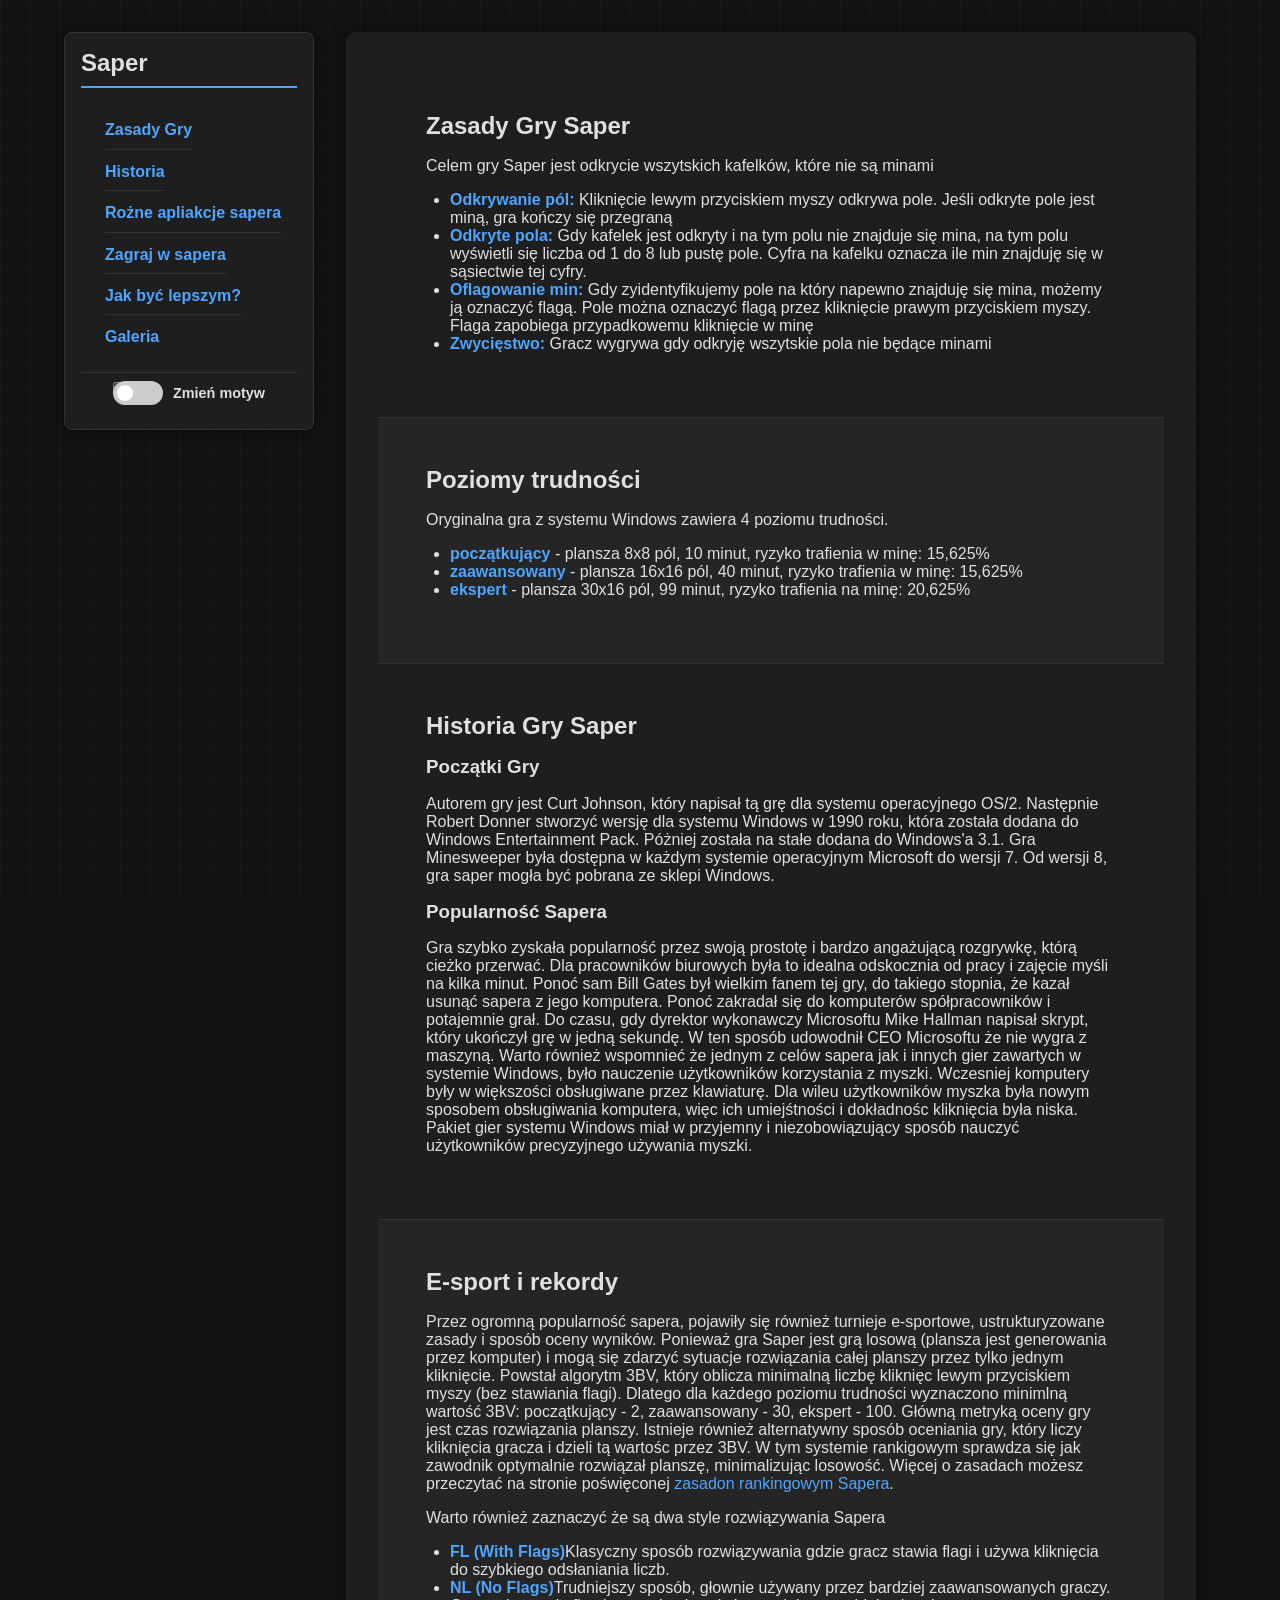
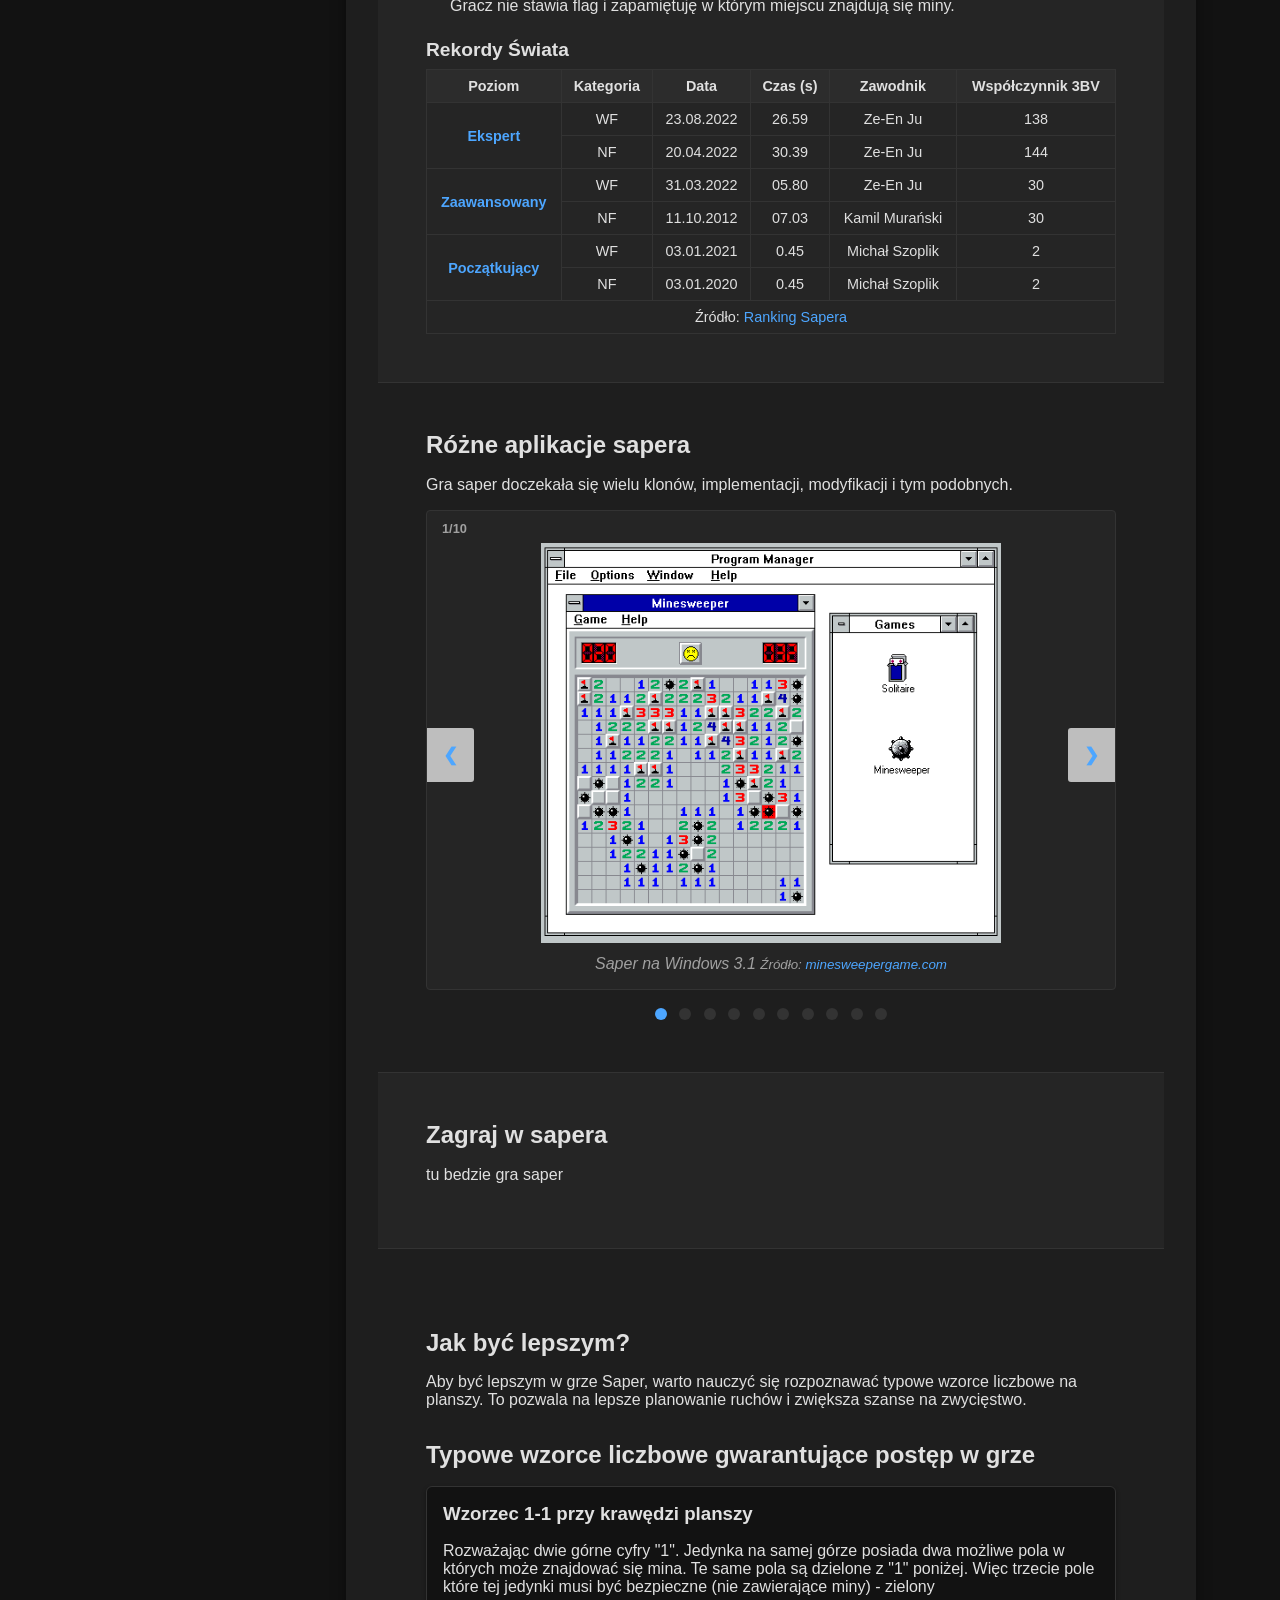
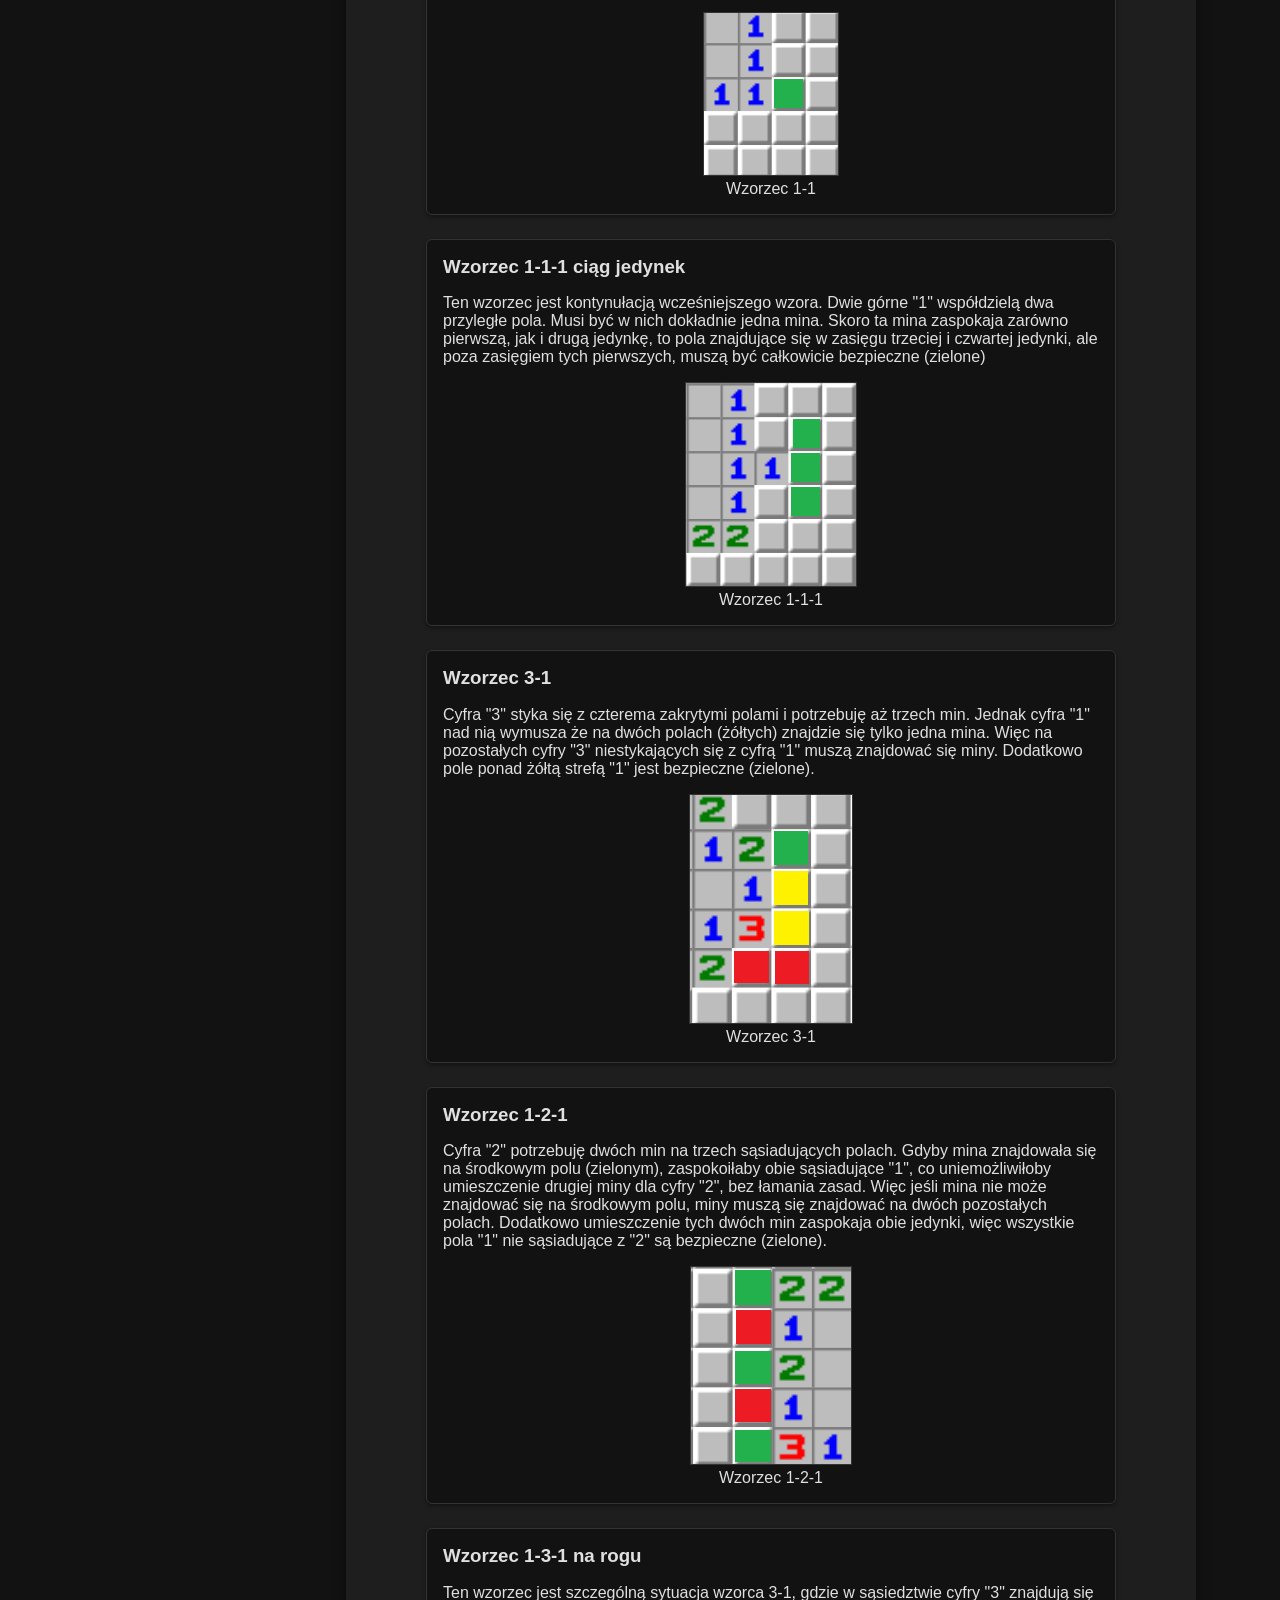
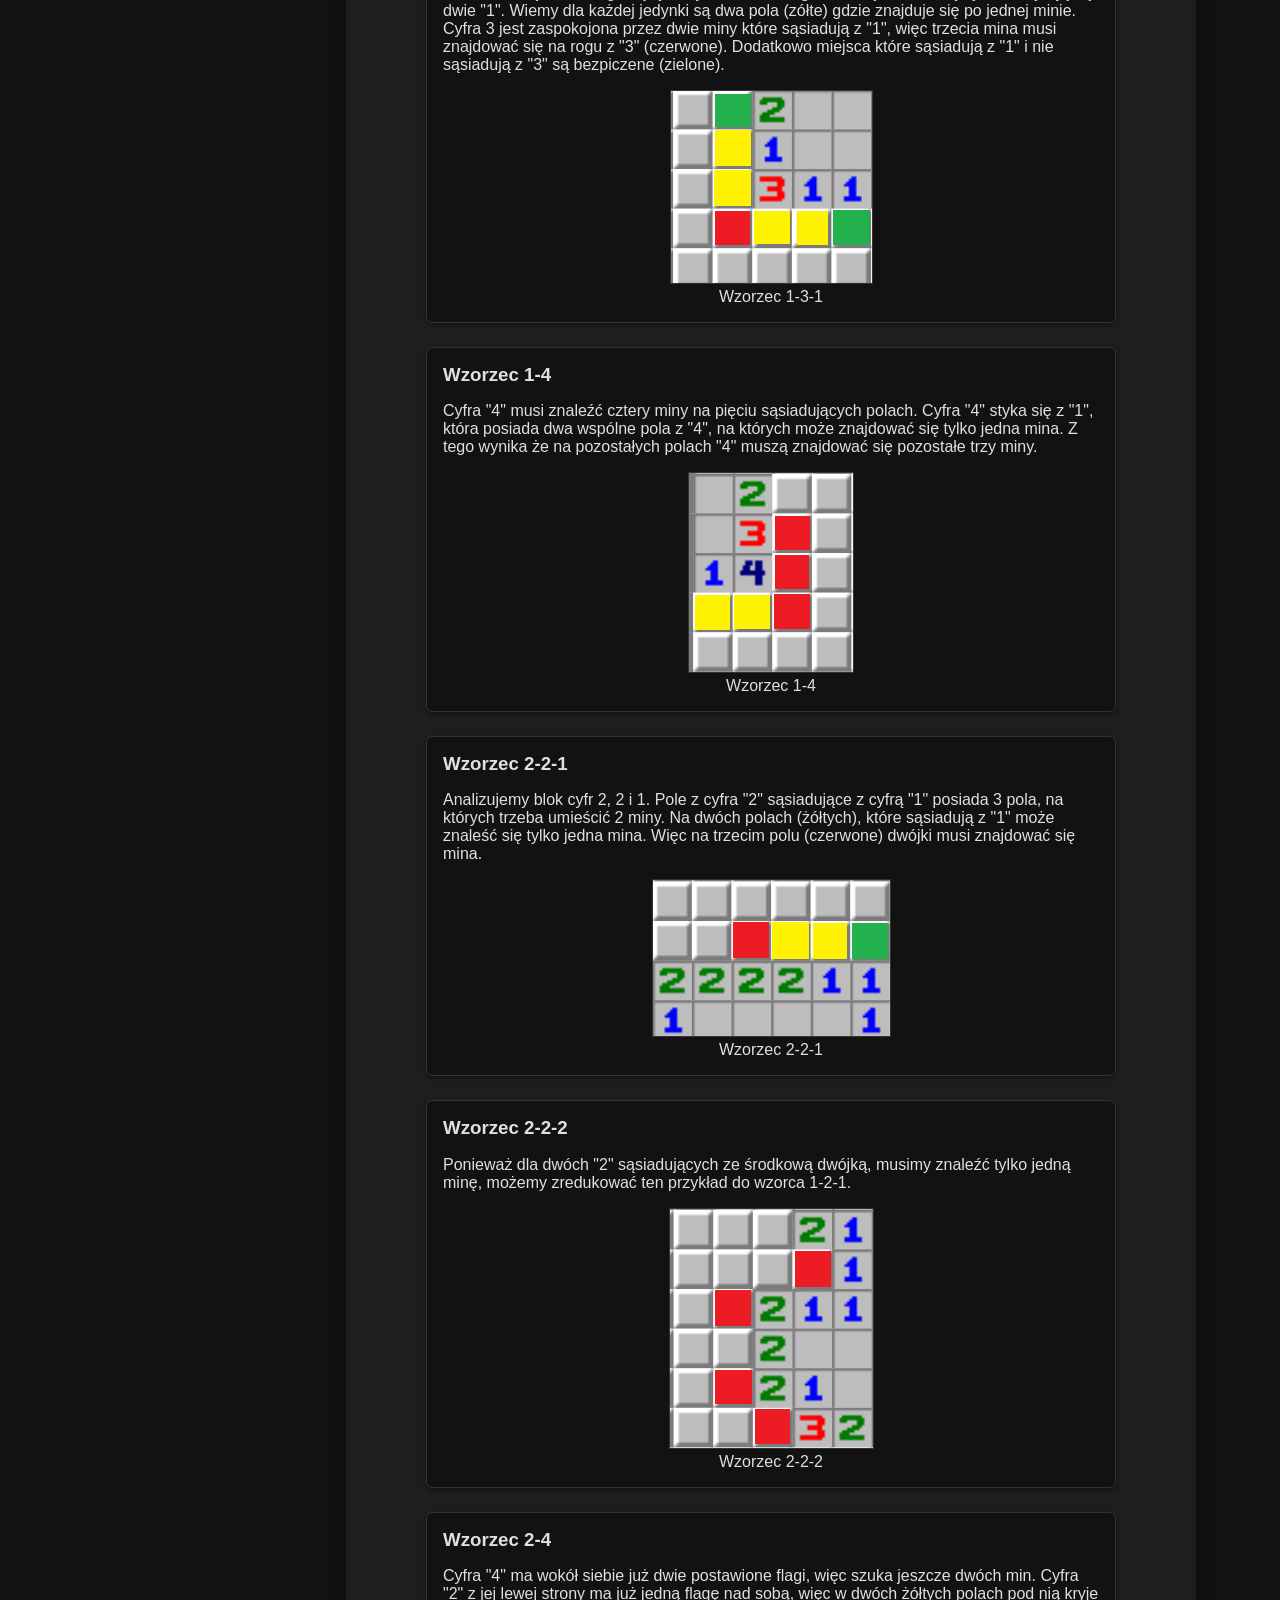
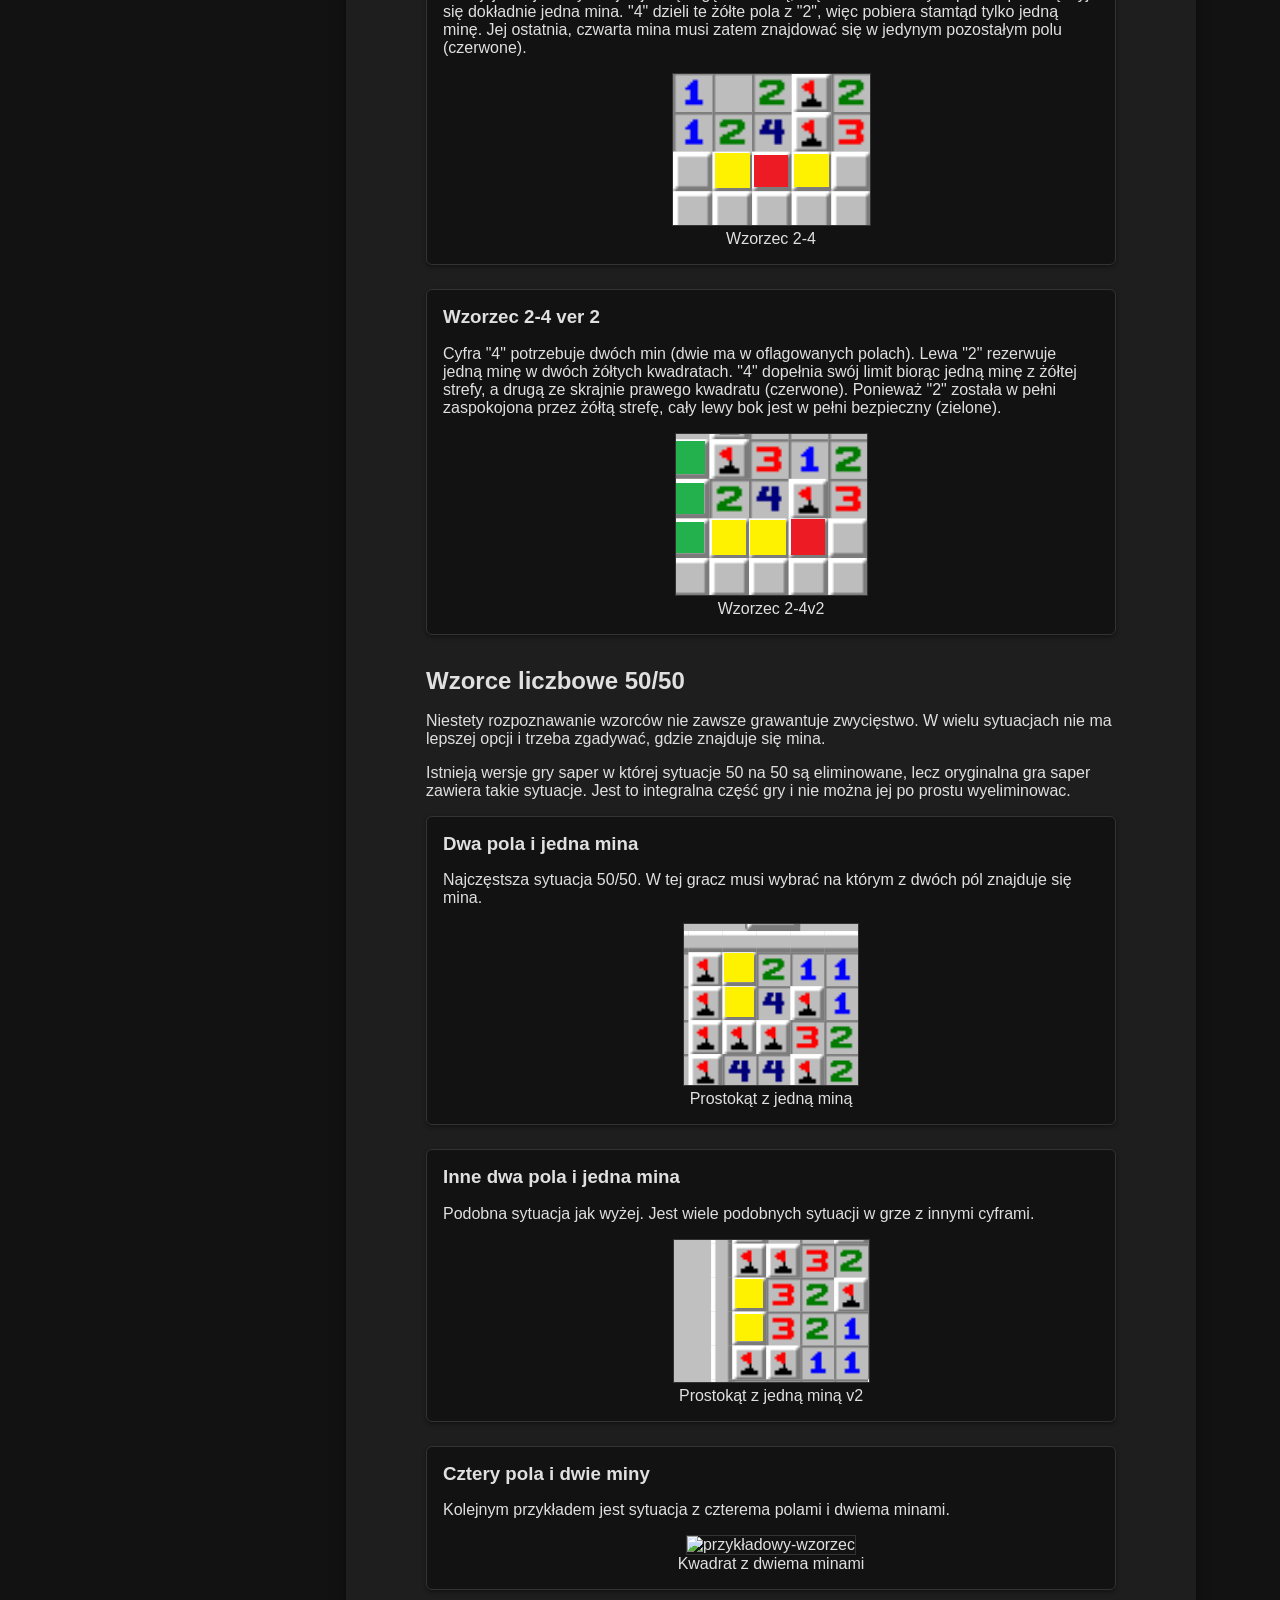
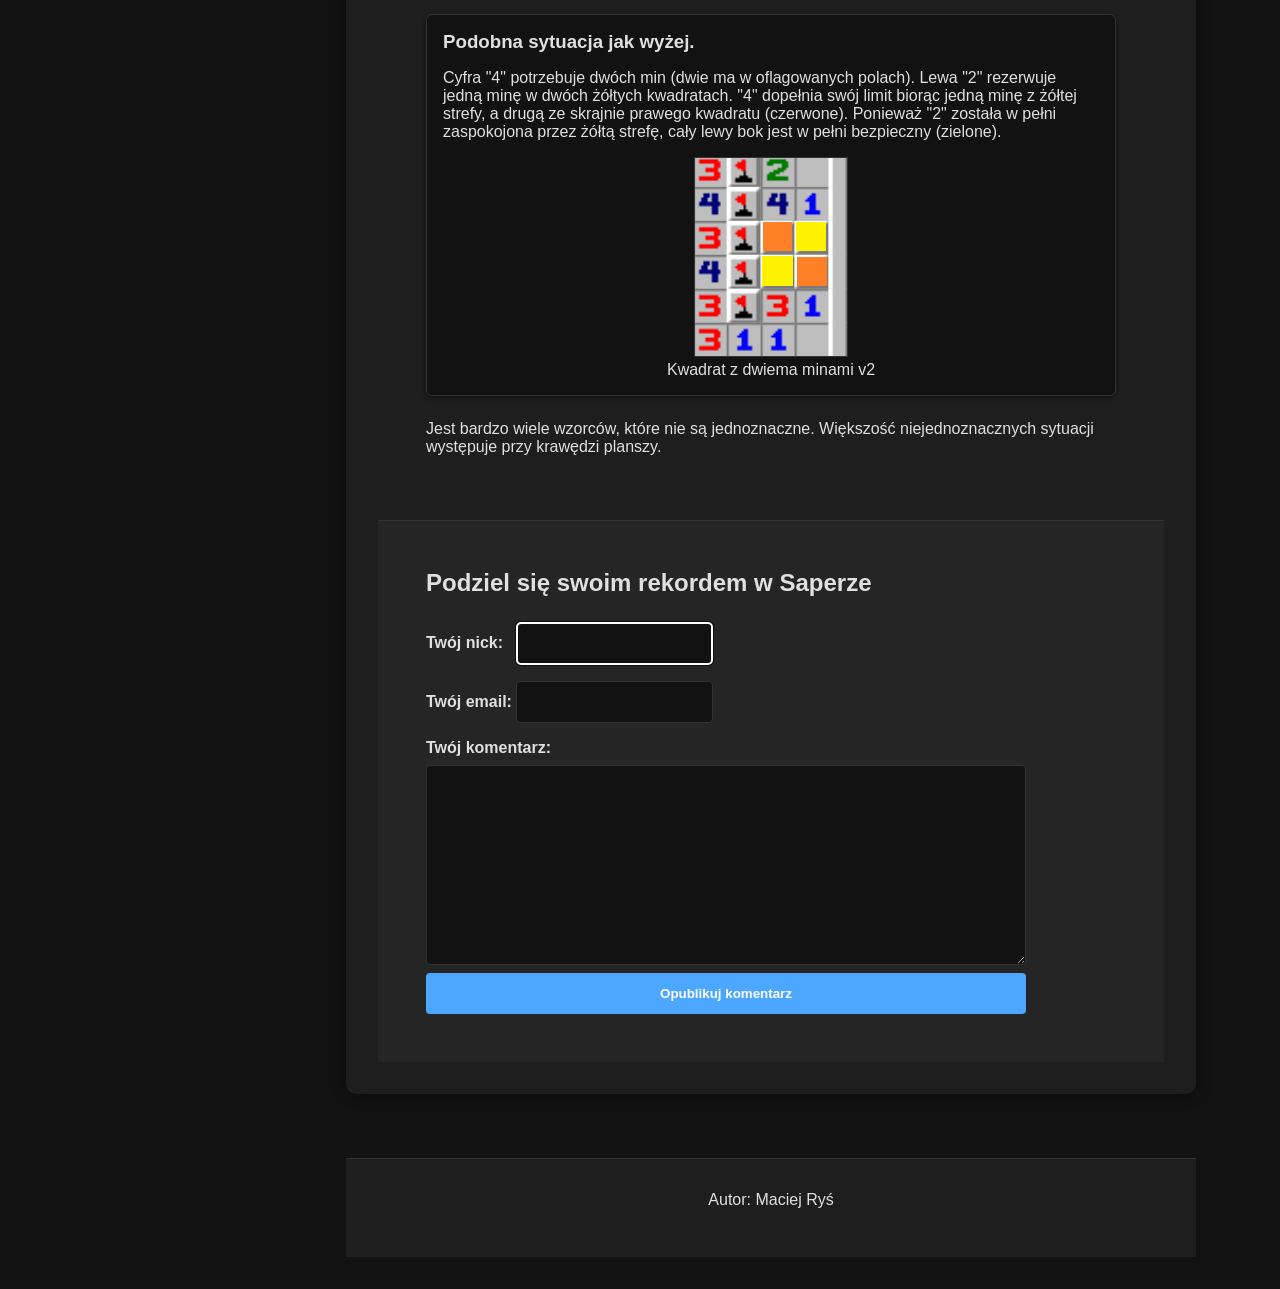
==== commit 80cfee6e: "dodanie css i skryptów font-end" ====
--- a/projekt.html
+++ b/projekt.html
@@ -1,11 +1,12 @@
 <!DOCTYPE html>
-<html lang="pl">
+<html lang="pl" style="color-scheme: dark;" data-theme="dark">
     <head>
         <meta charset="utf-8">
         <meta name="viewport" content="width=device-width, initial-scale=1.0">
         <meta name="description" content="Strona poświecona grze Saper">
         <meta name="keywords" content="Saper, Gra">
         <meta name="author" content="Maciej Ryś">
+        <link rel="stylesheet" href="style.css">
         <title>Saper</title>
     </head>
     <body>
@@ -19,7 +20,15 @@
                     <li><a href="#gra">Zagraj w sapera</a></li>
                     <li><a href="#wzorce">Jak być lepszym?</a></li>
                     <li><a href="#galeria">Galeria</a></li>
-                </ul>>
+                </ul>
+
+                <div id="zmiana-motywu">
+                    <label class="switch" for="motyw">
+                        <input type="checkbox" id="motyw" name="motyw" onchange="zmienMotyw()">
+                        <span class="motyw-slider"></span>
+                    </label>
+                    <span>Zmień motyw</span>
+                </div>
             </nav>
         </header>
         <main>
@@ -27,10 +36,10 @@
                 <h2>Zasady Gry Saper</h2>
                 <p>Celem gry Saper jest odkrycie wszytskich kafelków, które nie są minami</p>
                 <ul>
-                    <li><strong>Odkrywanie pól:</strong>Kliknięcie lewym przyciskiem myszy odkrywa pole. Jeśli odkryte pole jest miną, gra kończy się przegraną</li>
-                    <li><strong>Odkryte pola:</strong>Gdy kafelek jest odkryty i na tym polu nie znajduje się mina, na tym polu wyświetli się liczba od 1 do 8 lub pustę pole. Cyfra na kafelku oznacza ile min znajduję się w sąsiectwie tej cyfry.</li>
-                    <li><strong>Oflagowanie min:</strong>Gdy zyidentyfikujemy pole na który napewno znajduję się mina, możemy ją oznaczyć flagą. Pole można oznaczyć flagą przez kliknięcie prawym przyciskiem myszy. Flaga zapobiega przypadkowemu kliknięcie w minę</li>
-                    <li><strong>Zwycięstwo:</strong>Gracz wygrywa gdy odkryję wszytskie pola nie będące minami</li>
+                    <li><strong>Odkrywanie pól: </strong>Kliknięcie lewym przyciskiem myszy odkrywa pole. Jeśli odkryte pole jest miną, gra kończy się przegraną</li>
+                    <li><strong>Odkryte pola: </strong>Gdy kafelek jest odkryty i na tym polu nie znajduje się mina, na tym polu wyświetli się liczba od 1 do 8 lub pustę pole. Cyfra na kafelku oznacza ile min znajduję się w sąsiectwie tej cyfry.</li>
+                    <li><strong>Oflagowanie min: </strong>Gdy zyidentyfikujemy pole na który napewno znajduję się mina, możemy ją oznaczyć flagą. Pole można oznaczyć flagą przez kliknięcie prawym przyciskiem myszy. Flaga zapobiega przypadkowemu kliknięcie w minę</li>
+                    <li><strong>Zwycięstwo: </strong>Gracz wygrywa gdy odkryję wszytskie pola nie będące minami</li>
                 </ul>
             </section>
 
@@ -50,78 +59,81 @@
                         <p>Autorem gry jest Curt Johnson, który napisał tą grę dla systemu operacyjnego OS/2. Następnie Robert Donner stworzyć wersję dla systemu Windows w 1990 roku, która została dodana do Windows Entertainment Pack. Póżniej została na stałe dodana do Windows'a 3.1. Gra Minesweeper była dostępna w każdym systemie operacyjnym Microsoft do wersji 7. Od wersji 8, gra saper mogła być pobrana ze sklepi Windows.</p>
                     <h3>Popularność Sapera</h3>
                         <p>Gra szybko zyskała popularność przez swoją prostotę i bardzo angażującą rozgrywkę, którą cieżko przerwać. Dla pracowników biurowych była to idealna odskocznia od pracy i zajęcie myśli na kilka minut. Ponoć sam Bill Gates był wielkim fanem tej gry, do takiego stopnia, że kazał usunąć sapera z jego komputera. Ponoć zakradał się do komputerów spółpracowników i potajemnie grał. Do czasu, gdy dyrektor wykonawczy Microsoftu Mike Hallman napisał skrypt, który ukończył grę w jedną sekundę. W ten sposób udowodnił CEO Microsoftu że nie wygra z maszyną. Warto również wspomnieć że jednym z celów sapera jak i innych gier zawartych w systemie Windows, było nauczenie użytkowników korzystania z myszki. Wczesniej komputery były w większości obsługiwane przez klawiaturę. Dla wileu użytkowników myszka była nowym sposobem obsługiwania komputera, więc ich umiejśtności i dokładnośc kliknięcia była niska. Pakiet gier systemu Windows miał w przyjemny i niezobowiązujący sposób nauczyć użytkowników precyzyjnego używania myszki.</p>    
-                    <h3>E-sport i rekordy</h3>
-                        <p>Przez ogromną popularność sapera, pojawiły się również turnieje e-sportowe, ustrukturyzowane zasady i sposób oceny wyników. Ponieważ gra Saper jest grą losową (plansza jest generowania przez komputer) i mogą się zdarzyć sytuacje rozwiązania całej planszy przez tylko jednym kliknięcie. Powstał algorytm 3BV, który oblicza minimalną liczbę kliknięc lewym przyciskiem myszy (bez stawiania flagi). Dlatego dla każdego poziomu trudności wyznaczono minimlną wartość 3BV: początkujący - 2, zaawansowany - 30, ekspert - 100. Główną metryką oceny gry jest czas rozwiązania planszy. Istnieje również alternatywny sposób oceniania gry, który liczy kliknięcia gracza i dzieli tą wartośc przez 3BV. W tym systemie rankigowym sprawdza się jak zawodnik optymalnie rozwiązał planszę, minimalizując losowość. Więcej o zasadach możesz przeczytać na stronie poświęconej <a href="https://minesweepergame.com/ranking-rules.php">zasadon rankingowym Sapera</a>.</p>
-                        <p>Warto również zaznaczyć że są dwa style rozwiązywania Sapera</p>
-                        <ul>
-                            <li><strong>FL (With Flags)</strong>Klasyczny sposób rozwiązywania gdzie gracz stawia flagi i używa kliknięcia do szybkiego odsłaniania liczb.</li>
-                            <li><strong>NL (No Flags)</strong>Trudniejszy sposób, głownie używany przez bardziej zaawansowanych graczy. Gracz nie stawia flag i zapamiętuję w którym miejscu znajdują się miny.</li>
-                        </ul>
-                        <table class="tablica_rekordow">
-                            <caption>Rekordy Świata</caption>
-                            <thead>
-                                <tr>
-                                    <th>Poziom</th>
-                                    <th>Kategoria</th>
-                                    <th>Data</th>
-                                    <th>Czas (s)</th>
-                                    <th>Zawodnik</th>
-                                    <th>Współczynnik 3BV</th>
-                                </tr>
-                            </thead>
-                            <tbody>
-                                <tr>
-                                    <td rowspan="2"><strong>Ekspert</strong></td>
-                                    <td>WF</td>
-                                    <td>23.08.2022</td>
-                                    <td>26.59</td>
-                                    <td>Ze-En Ju</td>
-                                    <td>138</td>
-                                </tr>
-                                <tr>
-                                    <td>NF</td>
-                                    <td>20.04.2022</td>
-                                    <td>30.39</td>
-                                    <td>Ze-En Ju</td>
-                                    <td>144</td>
-                                </tr>
-                                <tr>
-                                    <td rowspan="2"><strong>Zaawansowany</strong></td>
-                                    <td>WF</td>
-                                    <td>31.03.2022</td>
-                                    <td>05.80</td>
-                                    <td>Ze-En Ju</td>
-                                    <td>30</td>
-                                </tr>
-                                <tr>
-                                    <td>NF</td>
-                                    <td>11.10.2012</td>
-                                    <td>07.03</td>
-                                    <td>Kamil Murański</td>
-                                    <td>30</td>
-                                </tr>
-                                <tr>
-                                    <td rowspan="2"><strong>Początkujący</strong></td>
-                                    <td>WF</td>
-                                    <td>03.01.2021</td>
-                                    <td>0.45</td>
-                                    <td>Michał Szoplik</td>
-                                    <td>2</td>
-                                </tr>
-                                <tr>
-                                    <td>NF</td>
-                                    <td>03.01.2020</td>
-                                    <td>0.45</td>
-                                    <td>Michał Szoplik</td>
-                                    <td>2</td>
-                                </tr>
-                            </tbody>
-                            <tfoot>
-                                <tr>
-                                    <td colspan="6">Źródło: <a href="https://minesweepergame.com/world-records.php">Ranking Sapera</a></td>
-                                </tr>
-                            </tfoot>
-                        </table>
+            </section>
+
+            <section id="e-sport">
+                <h2>E-sport i rekordy</h2>
+                <p>Przez ogromną popularność sapera, pojawiły się również turnieje e-sportowe, ustrukturyzowane zasady i sposób oceny wyników. Ponieważ gra Saper jest grą losową (plansza jest generowania przez komputer) i mogą się zdarzyć sytuacje rozwiązania całej planszy przez tylko jednym kliknięcie. Powstał algorytm 3BV, który oblicza minimalną liczbę kliknięc lewym przyciskiem myszy (bez stawiania flagi). Dlatego dla każdego poziomu trudności wyznaczono minimlną wartość 3BV: początkujący - 2, zaawansowany - 30, ekspert - 100. Główną metryką oceny gry jest czas rozwiązania planszy. Istnieje również alternatywny sposób oceniania gry, który liczy kliknięcia gracza i dzieli tą wartośc przez 3BV. W tym systemie rankigowym sprawdza się jak zawodnik optymalnie rozwiązał planszę, minimalizując losowość. Więcej o zasadach możesz przeczytać na stronie poświęconej <a href="https://minesweepergame.com/ranking-rules.php">zasadon rankingowym Sapera</a>.</p>
+                <p>Warto również zaznaczyć że są dwa style rozwiązywania Sapera</p>
+                <ul>
+                    <li><strong>FL (With Flags)</strong>Klasyczny sposób rozwiązywania gdzie gracz stawia flagi i używa kliknięcia do szybkiego odsłaniania liczb.</li>
+                    <li><strong>NL (No Flags)</strong>Trudniejszy sposób, głownie używany przez bardziej zaawansowanych graczy. Gracz nie stawia flag i zapamiętuję w którym miejscu znajdują się miny.</li>
+                </ul>
+                <table class="tablica_rekordow">
+                    <caption>Rekordy Świata</caption>
+                    <thead>
+                        <tr>
+                            <th>Poziom</th>
+                            <th>Kategoria</th>
+                            <th>Data</th>
+                            <th>Czas (s)</th>
+                            <th>Zawodnik</th>
+                            <th>Współczynnik 3BV</th>
+                        </tr>
+                    </thead>
+                    <tbody>
+                        <tr>
+                            <td rowspan="2"><strong>Ekspert</strong></td>
+                            <td>WF</td>
+                            <td>23.08.2022</td>
+                            <td>26.59</td>
+                            <td>Ze-En Ju</td>
+                            <td>138</td>
+                        </tr>
+                        <tr>
+                            <td>NF</td>
+                            <td>20.04.2022</td>
+                            <td>30.39</td>
+                            <td>Ze-En Ju</td>
+                            <td>144</td>
+                        </tr>
+                        <tr>
+                            <td rowspan="2"><strong>Zaawansowany</strong></td>
+                            <td>WF</td>
+                            <td>31.03.2022</td>
+                            <td>05.80</td>
+                            <td>Ze-En Ju</td>
+                            <td>30</td>
+                        </tr>
+                        <tr>
+                            <td>NF</td>
+                            <td>11.10.2012</td>
+                            <td>07.03</td>
+                            <td>Kamil Murański</td>
+                            <td>30</td>
+                        </tr>
+                        <tr>
+                            <td rowspan="2"><strong>Początkujący</strong></td>
+                            <td>WF</td>
+                            <td>03.01.2021</td>
+                            <td>0.45</td>
+                            <td>Michał Szoplik</td>
+                            <td>2</td>
+                        </tr>
+                        <tr>
+                            <td>NF</td>
+                            <td>03.01.2020</td>
+                            <td>0.45</td>
+                            <td>Michał Szoplik</td>
+                            <td>2</td>
+                        </tr>
+                    </tbody>
+                    <tfoot>
+                        <tr>
+                            <td colspan="6">Źródło: <a href="https://minesweepergame.com/world-records.php">Ranking Sapera</a></td>
+                         </tr>
+                    </tfoot>
+                </table>
             </section>
             
             <section id="aplikacje">
@@ -130,22 +142,22 @@
                 <div id="slider">
                     <figure class="slide">
                         <b class="slider-number">1/10</b>
-                        <img src="/img/aplikacje/windows-31-minesweeper.png" alt="klasyczny saper z systemu Windows 3.1">
+                        <img src="img/aplikacje/windows-31-minesweeper.png" alt="klasyczny saper z systemu Windows 3.1">
                         <figcaption>Saper na Windows 3.1 <small>Źródło: <a href="https://minesweepergame.com/download/windows-31-minesweeper.php">minesweepergame.com</a> </small></figcaption>
                     </figure>
                     <figure class="slide">
                         <b class="slider-number">2/10</b>
-                        <img src="/img/aplikacje/windows-xp-minesweeper.png" alt="klasyczny saper z systemu Windows XP">
+                        <img src="img/aplikacje/windows-xp-minesweeper.png" alt="klasyczny saper z systemu Windows XP">
                         <figcaption>Saper na Windows XP <small>Źródło: <a href="https://minesweepergame.com/download/windows-xp-minesweeper.php">minesweepergame.com</a> </small></figcaption>
                     </figure>
                     <figure class="slide">
                         <b class="slider-number">3/10</b>
-                        <img src="/img/aplikacje/windows-vista-minesweeper.png" alt="klasyczny saper z systemu Windows Vista">
+                        <img src="img/aplikacje/windows-vista-minesweeper.png" alt="klasyczny saper z systemu Windows Vista">
                         <figcaption>Saper na Windows Vista <small>Źródło: <a href="https://minesweepergame.com/download/windows-vista-minesweeper.php">minesweepergame.com</a> </small></figcaption>
                     </figure>
                     <figure class="slide">
                         <b class="slider-number">4/10</b>
-                        <img src="/img/aplikacje/windows-7-minesweeper.png" alt="klasyczny saper z systemu Windows 7">
+                        <img src="img/aplikacje/windows-7-minesweeper.png" alt="klasyczny saper z systemu Windows 7">
                         <figcaption>Saper na Windows 7 <small>Źródło: <a href="https://minesweepergame.com/download/windows-7-minesweeper.php">minesweepergame.com</a> </small></figcaption>
                     </figure>
                     <figure class="slide">
@@ -155,28 +167,28 @@
                     </figure>
                     <figure class="slide">
                         <b class="slider-number">6/10</b>
-                        <img src="/img/aplikacje/hexagon-xbomb.png" alt="hexagonalny saper z aplikacji xbomb">
+                        <img src="img/aplikacje/hexagon-xbomb.png" alt="hexagonalny saper z aplikacji xbomb">
                         <figcaption>SAper z aplikacji xbomb </figcaption>
                     </figure>
                     <figure class="slide">
                         <b class="slider-number">7/10</b>
-                        <img src="/img/aplikacje/mastermine.jpg" alt="saper w 3D z aplikacji mastermine">
+                        <img src="img/aplikacje/mastermine.jpg" alt="saper w 3D z aplikacji mastermine">
                         <figcaption>Saper w 3D z aplikacji mastermine (Steam)</figcaption>
                     </figure>
                     <figure class="slide">
                         <b class="slider-number">8/10</b>
-                        <img src="/img/aplikacje/javascript-minesweeper.png" alt="Klasyczny saper w przeglądarce napisany w JavaScript">
+                        <img src="img/aplikacje/javascript-minesweeper.png" alt="Klasyczny saper w przeglądarce napisany w JavaScript">
                         <figcaption>Klasyczny saper w przeglądarce napisany w JavaScript</figcaption>
                     </figure>
                     <figure class="slide">
                         <b class="slider-number">9/10</b>
-                        <img src="/img/aplikacje/hexcells.jpg" alt="zmodyfikowany hexagonalny saper z aplikacji hexcells">
+                        <img src="img/aplikacje/hexcells.jpg" alt="zmodyfikowany hexagonalny saper z aplikacji hexcells">
                         <figcaption>zmodyfikowany hexagonalny saper z aplikacji hexcells</figcaption>
                     </figure>
                     <figure class="slide">
-                        <img src="/img/aplikacje/Saper-nieeuklidesowy-hex.png" alt="Saper w przestrzeni nieeuklidesowej">
+                        <b class="slider-number">10/10</b>
+                        <img src="img/aplikacje/Saper-nieeuklidesowy-hex.png" alt="Saper w przestrzeni nieeuklidesowej">
                         <figcaption>Wersja Sapera w przestrzeni nieeuklidesowej. Gra na platformie Steam.</figcaption>
-                        <figcaption>aplikacja-10</figcaption>
                     </figure>
                     <a class="prev" onclick="przesunSlide(-1)">&#10094;</a>
                     <a class="next" onclick="przesunSlide(1)">&#10095;</a>
@@ -328,13 +340,11 @@
 
             <section id="komentarz">
                 <h2>Podziel się swoim rekordem w Saperze</h2>
-                <form>
-                    <label for="nick">Twój nick</label>
-                    <input type="text" id="nick" name="nick" required>
-                    <label for="email">Twój email</label>
-                    <input type="email" id="email" name="email" required>
-                    <label for="komentarz">Twój komentarz</label>
-                    <textarea id="komentarz" name="komentarz" required></textarea>
+                <form autocomplete="on">
+                    <label for="nick">Twój nick:   <input type="text" id="nick" name="nick" autocomplete="off" required autofocus></label>
+                    <label for="email">Twój email: <input type="email" id="email" name="email" autocomplete="on" required></label>
+                    <label for="komentarz-uzytkownika">Twój komentarz: </label>
+                    <textarea id="komentarz-uzytkownika" name="komentarz-uzytkownika" autocomplete="off" required></textarea>
                     <input type="submit" value="Opublikuj komentarz">
                 </form>
             </section>
@@ -343,5 +353,7 @@
         <footer id="stopka">
             <p>Autor: Maciej Ryś</p>
         </footer>
+        <script src="script/slider.js"></script>
+        <script src="script/zmiena-motywu.js"></script>
     </body>
 </html>
--- a/style.css
+++ b/style.css
@@ -0,0 +1,462 @@
+:root{
+    --bg-page: #E0DFE3; 
+    --bg-container: #FFFFFF; 
+    --bg-section: #F9F9F9;
+    --text-main: #222222; 
+    --text-muted: #666666;
+    --color-accent: #0000FF; 
+    --color-accent-hover: #0000CC;
+    --color-warning: #FF0000; 
+    --color-success: #008000; 
+    --border-color: #CCCCCC;
+    --table-header-bg: #EAEAEA;
+    --shadow-light: rgba(0, 0, 0, 0.1);
+    --pattern-color: rgba(0, 0, 0, 0.03);
+}
+@media (prefers-color-scheme: dark) {
+    :root:not([data-theme="light"]) {
+        --bg-page: #E0DFE3; 
+        --bg-container: #FFFFFF; 
+        --bg-section: #F9F9F9;
+        --text-main: #222222; 
+        --text-muted: #666666;
+        --color-accent: #0000FF; 
+        --color-accent-hover: #0000CC;
+        --color-warning: #FF0000; 
+        --color-success: #008000; 
+        --border-color: #CCCCCC;
+        --table-header-bg: #EAEAEA;
+        --shadow-light: rgba(0, 0, 0, 0.1);
+        --pattern-color: rgba(0, 0, 0, 0.03);
+    }   
+}
+:root[data-theme="dark"] {  
+    --bg-page: #121212; 
+    --bg-container: #1E1E1E; 
+    --bg-section: #252525;
+    --text-main: #E0E0E0; 
+    --text-muted: #A0A0A0;  
+    --color-accent: #4DA6FF; 
+    --color-accent-hover: #73B9FF;
+    --color-warning: #FF6B6B; 
+    --color-success: #4DFF4D;   
+    --border-color: #333333;
+    --table-header-bg: #2C2C2C;
+    --shadow-light: rgba(0, 0, 0, 0.4);
+    --pattern-color: rgba(255, 255, 255, 0.02);
+}
+
+*{
+    box-sizing: border-box;
+    margin: 0;
+    padding: 0;
+}
+
+body{
+    font-family:'Segoe UI', Tahoma, Geneva, Verdana, sans-serif;
+    color: var(--text-main);
+    background-color: var(--bg-page);
+    background-image: 
+        linear-gradient(var(--pattern-color) 1px, transparent 1px),
+        linear-gradient(90deg, var(--pattern-color) 1px, transparent 1px);
+    background-size: 30px 30px;
+    background-attachment: fixed;
+    display: flex;
+    flex-direction: column;
+    min-height: 100vh;
+}
+
+a{
+    color: var(--color-accent);
+    text-decoration: none;
+    transition: color 0.3s ease;
+}
+a:hover{
+    color: var(--color-accent-hover);
+    text-decoration: underline;
+}
+
+h1, h2, h3{
+    margin-bottom: 1rem;
+    line-height: 1.2;
+}
+
+p, ul{
+    margin-bottom: 1rem;
+}
+
+header{
+    background-color: var(--bg-container);
+    border-bottom: 1px solid var(--border-color);
+    padding: 1rem;
+    position: sticky;
+    top: 0;
+    z-index: 1000;
+    box-shadow: 0 2px 4px var(--shadow-light);
+}
+header h1{
+    font-size: 1.5rem;
+    margin-bottom: 0.5rem;
+    text-align: center;
+}
+
+nav ul{
+    list-style: none;
+    display: flex;
+    justify-content: center;
+    gap: 1rem;
+}
+nav a{
+    font-weight: bold;
+    font-size: 1rem;
+    padding: 0.3rem 0;
+    display: block;
+}
+
+#zmiana-motywu{
+    display: flex;
+    align-items: center;
+    justify-content: center;
+    gap: 10px;
+    margin-top: 0.5rem;
+    padding: 0.5rem;
+    border-top: 1px solid var(--border-color);
+}
+#zmiana-motywu span{
+    font-size: 0.9rem;
+    font-weight: bold;
+}
+.switch {
+    display: inline-block;
+    height: 24px;
+    position: relative;
+    width: 50px;
+}
+switch input {
+    display: none;
+}
+.motyw-slider{
+    background-color: #CCCCCC;
+    bottom: 0;
+    cursor: pointer;
+    left: 0;
+    position: absolute;
+    right: 0;
+    top: 0;
+    transition: 0.4s;
+    border-radius: 24px;
+}
+.motyw-slider:before {
+    background-color: #fff;
+    bottom: 4px;
+    content: "";
+    height: 16px;
+    left: 4px;
+    position: absolute;
+    transition: 0.4s;
+    width: 16px;
+    border-radius: 50%;
+}
+input:checked + .motyw-slider{
+    background-color: var(--color-accent);
+}
+input:checked + .motyw-slider:before{
+    transform: translateX(26px);
+}
+
+main{
+    background-color: var(--bg-container);
+    width: 100%;
+    max-width: 100%;
+    margin: 0 auto;
+    padding: 1.5rem 1rem;
+    box-shadow: 0 0 15px var(--shadow-light);
+}
+
+section{
+    padding: 2rem 1rem;
+    margin: 0 auto;
+    border-bottom: 1px solid var(--border-color);
+}
+section:nth-of-type(even){
+    background-color: var(--bg-section);
+}
+section:last-of-type{
+    border-bottom: none;
+}
+
+ul{
+    padding-left: 1.5rem;
+}
+
+strong{
+    color: var(--color-accent);
+}
+
+.tablica_rekordow{
+    width: 100%;
+    border-collapse: collapse;
+    margin-top: 1.5rem;
+    font-size: 0.9rem;
+    overflow-x: auto;
+    display: block;
+    white-space: nowrap;
+}
+.tablica_rekordow caption{
+    font-weight: bold;
+    font-size:1.2rem;
+    margin-bottom: 0.5rem;
+    text-align: left;
+}
+.tablica_rekordow th, .tablica_rekordow td{
+    padding: 0.5rem;
+    border:1px solid var(--border-color);
+    text-align: center;
+}
+.tablica_rekordow th{
+    background-color: var(--table-header-bg);
+    font-weight: bold;
+}
+.tablica_rekordow td tfoot{
+    background-color: var(--bg-section);
+    font-size: 0.8rem;
+    text-align: center;
+}
+
+form{
+    display: grid;
+    grid-template-columns: 1fr;
+    gap: 1rem;
+    align-items: center;
+    max-width: 600px;
+}
+form label{
+    font-weight: bold;
+    text-align: left;
+    margin-top: 0.5rem;
+    white-space: pre;
+}
+form input[type="text"], input[type="email"], textarea{
+    padding: 0.8rem;
+    border: 1px solid var(--border-color);
+    border-radius: 4px;
+    background-color: var(--bg-page);
+    color: var(--text-main);
+}
+form textarea{
+    resize: vertical;
+    min-height: 100px;
+    width: 100%;
+    height: 200px;
+}
+form input[type="submit"]{
+    background-color: var(--color-accent);
+    color: #fff;
+    border: none;
+    padding: 0.8rem 1.5rem;
+    border-radius: 4px;
+    cursor: pointer;
+    transition: background-color 0.3s;
+    font-weight: bold;
+}
+form input[type="submit"]:hover{
+    background-color: var(--color-accent-hover);
+}
+
+#wzorce h2{
+    margin-top: 2rem;
+}
+.blok-wzorcow{
+    background-color: var(--bg-page);
+    border: 1px solid var(--border-color);
+    border-radius: 6px;
+    padding: 1rem;
+    margin-bottom: 1.5rem;
+    box-shadow: 0 2px 4px var(--shadow-light);
+}
+.wzorzec-obrazek{
+    text-align: center;
+    margin-top: 1rem;
+}
+.wzorzec-obrazek img{
+    max-width: 100%;
+    height: auto;
+    border: 1px solid var(--border-color);
+    image-rendering: pixelated;
+}
+
+#slider {
+    position: relative;
+    max-width: 100%;
+    margin: auto;
+    overflow: hidden;
+    background-color: var(--bg-section);
+    border: 1px solid var(--border-color);
+    border-radius: 4px;
+}
+.slide {
+    display: none; 
+    text-align: center;
+    padding-bottom: 1rem;
+}
+.slide:first-of-type {
+    display: block; 
+}
+.slide img {
+    max-width: 100%;
+    height: 400px;
+    max-height: 450px;
+    object-fit: contain;
+    margin-top: 2rem;
+}
+.slider-number {
+    position: absolute;
+    top: 10px;
+    left: 15px;
+    color: var(--text-muted);
+    font-size: 0.8rem;
+}
+.slide figcaption {
+    margin-top: 0.5rem;
+    font-style: italic;
+    color: var(--text-muted);
+    padding: 0 1rem;
+}
+.prev, .next {
+    cursor: pointer;
+    position: absolute;
+    top: 50%;
+    width: auto;
+    padding: 16px;
+    margin-top: -22px;
+    color: var(--color-accent);
+    font-weight: bold;
+    font-size: 18px;
+    transition: 0.6s ease;
+    border-radius: 0 3px 3px 0;
+    user-select: none;
+    background-color: rgba(255,255,255,0.7);
+}
+.next {
+    right: 0;
+    border-radius: 3px 0 0 3px;
+}
+.prev:hover, .next:hover {
+    background-color: var(--color-accent);
+    color: white;
+}
+div:has(> .dot) {
+    text-align: center;
+    margin-top: 1rem;
+}
+.dot {
+    cursor: pointer;
+    height: 12px;
+    width: 12px;
+    margin: 0 4px;
+    background-color: var(--border-color);
+    border-radius: 50%;
+    display: inline-block;
+    transition: background-color 0.6s ease;
+}
+.dot:hover, .dot.active {
+    background-color: var(--color-accent);
+}
+
+@media screen and (min-width: 800px){
+    main{
+        max-width: 800px;
+        padding: 2rem;
+        margin: 2rem auto;
+        border-radius: 10px;
+    }
+
+    section{
+        padding: 3rem;
+        margin: 0 auto;
+    }
+
+    .tablica_rekordow{
+        display:table;
+    }
+
+    form {
+        grid-template-columns: 1fr;
+        gap: 0.5rem;
+    }
+    form input[type="submit"] {
+        grid-column: 1;
+    }
+    label[for="komentarz"] {
+        margin-top: 0;
+    }
+}
+
+@media screen and (min-width: 1100px) {
+    body {
+        display: grid;
+        grid-template-columns: 0.8fr minmax(auto, 850px) 0.8fr;
+        gap: 2rem;
+        align-items: start;
+        padding: 0 2rem;
+    }
+
+    header {
+        grid-column: 1;
+        justify-self: end;
+        grid-row: 1/3;
+        position: sticky;
+        top: 2rem;
+        width: 250px;
+        height: auto;
+        max-height: calc(100vh - 4rem);
+        margin: 2rem 0 2rem 2rem;
+        border-radius: 8px;
+        border-bottom: none;
+        border: 1px solid var(--border-color);
+        box-shadow: 0 0 15px var(--shadow-light);
+        text-align: left;
+    }
+    
+    header h1 {
+        text-align: left;
+        margin-bottom: 1.5rem;
+        border-bottom: 2px solid var(--color-accent);
+        padding-bottom: 0.5rem;
+    }
+
+    nav ul {
+        flex-direction: column;
+        align-items: flex-start;
+        gap: 0.2rem;
+    }
+    
+    nav a {
+        padding: 0.6rem 0;
+        width: 100%;
+        border-bottom: 1px solid var(--border-color);
+    }
+    
+    nav li:last-child a {
+        border-bottom: none;
+    }
+
+    main {
+        grid-column: 2;
+        grid-row: 1;
+        margin: 2rem 0 0 0;
+        width: 100%;
+        max-width: none;
+    }
+    
+    footer {
+        grid-column: 2;
+        grid-row: 2;
+        margin: 2rem 0;
+        width: 100%;
+        text-align: center;
+        padding: 2rem;
+        background-color: var(--bg-container);
+        border-top: 1px solid var(--border-color);
+    }
+}
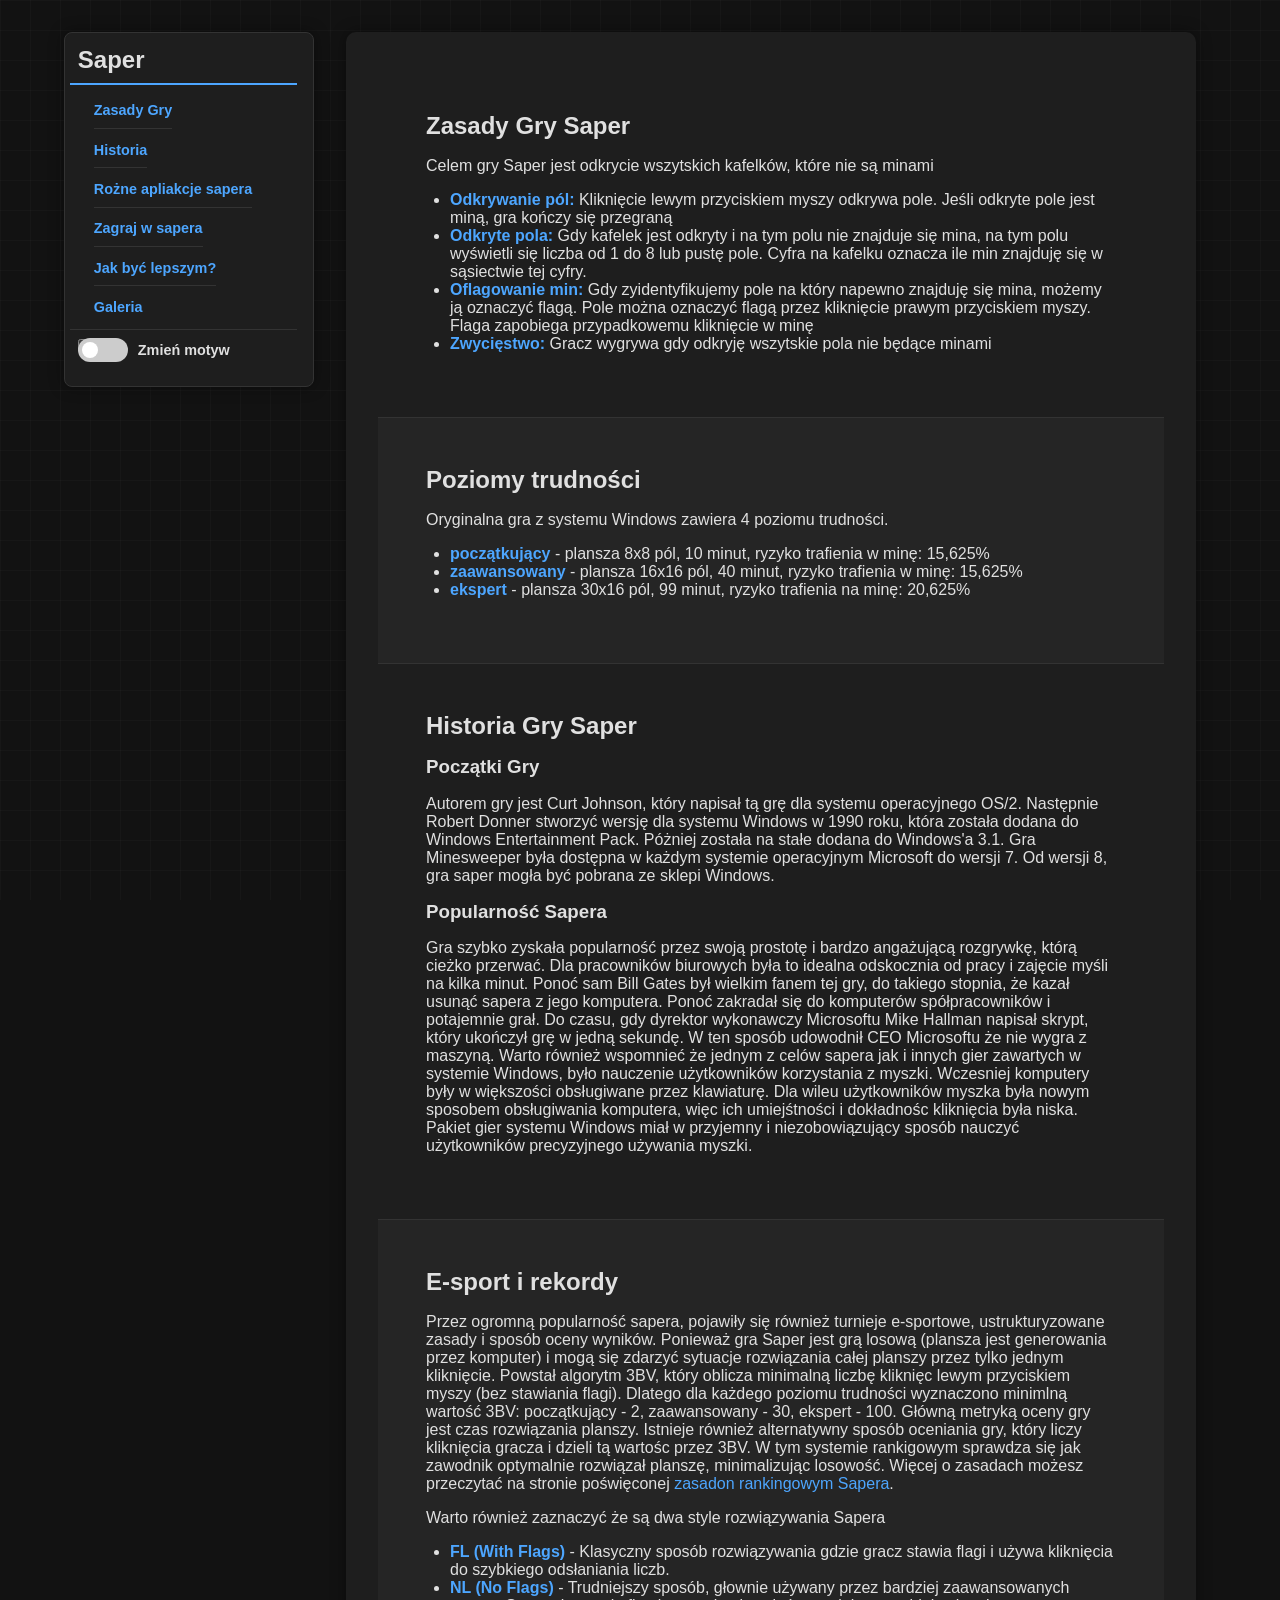
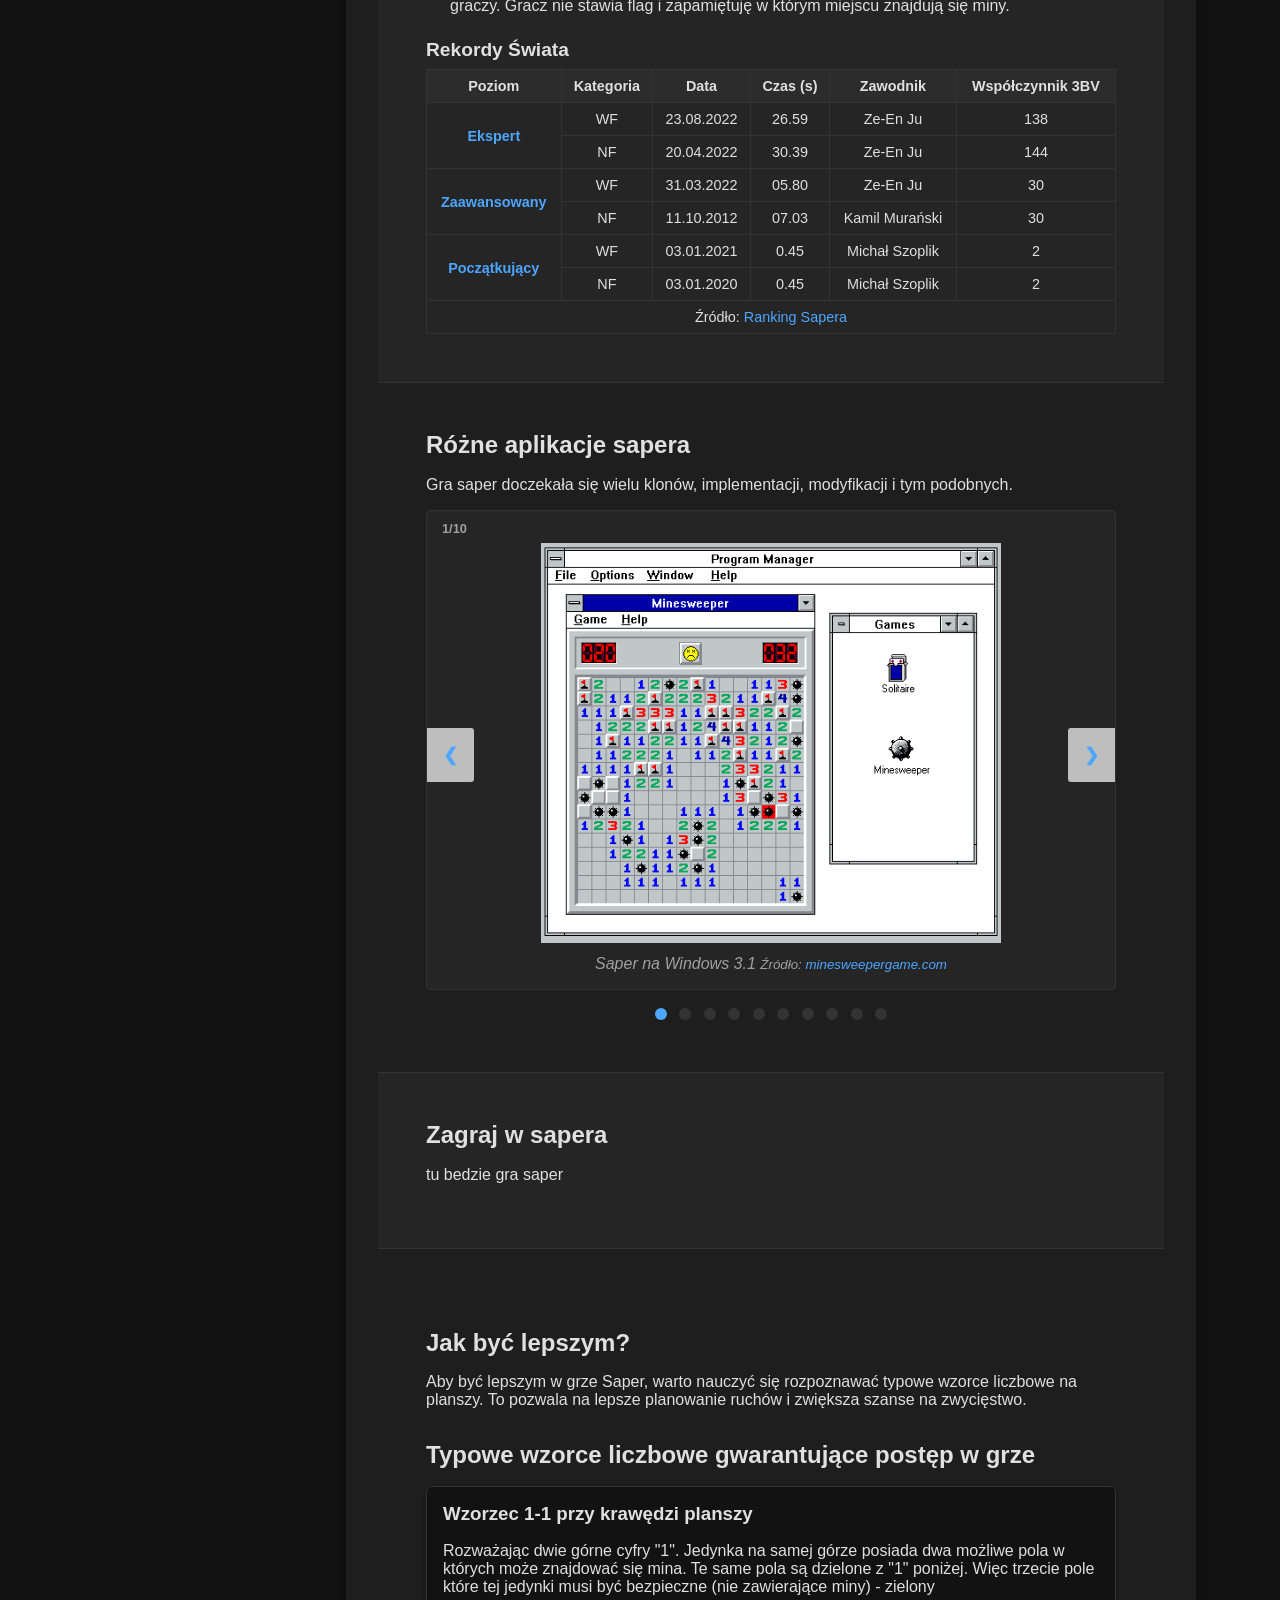
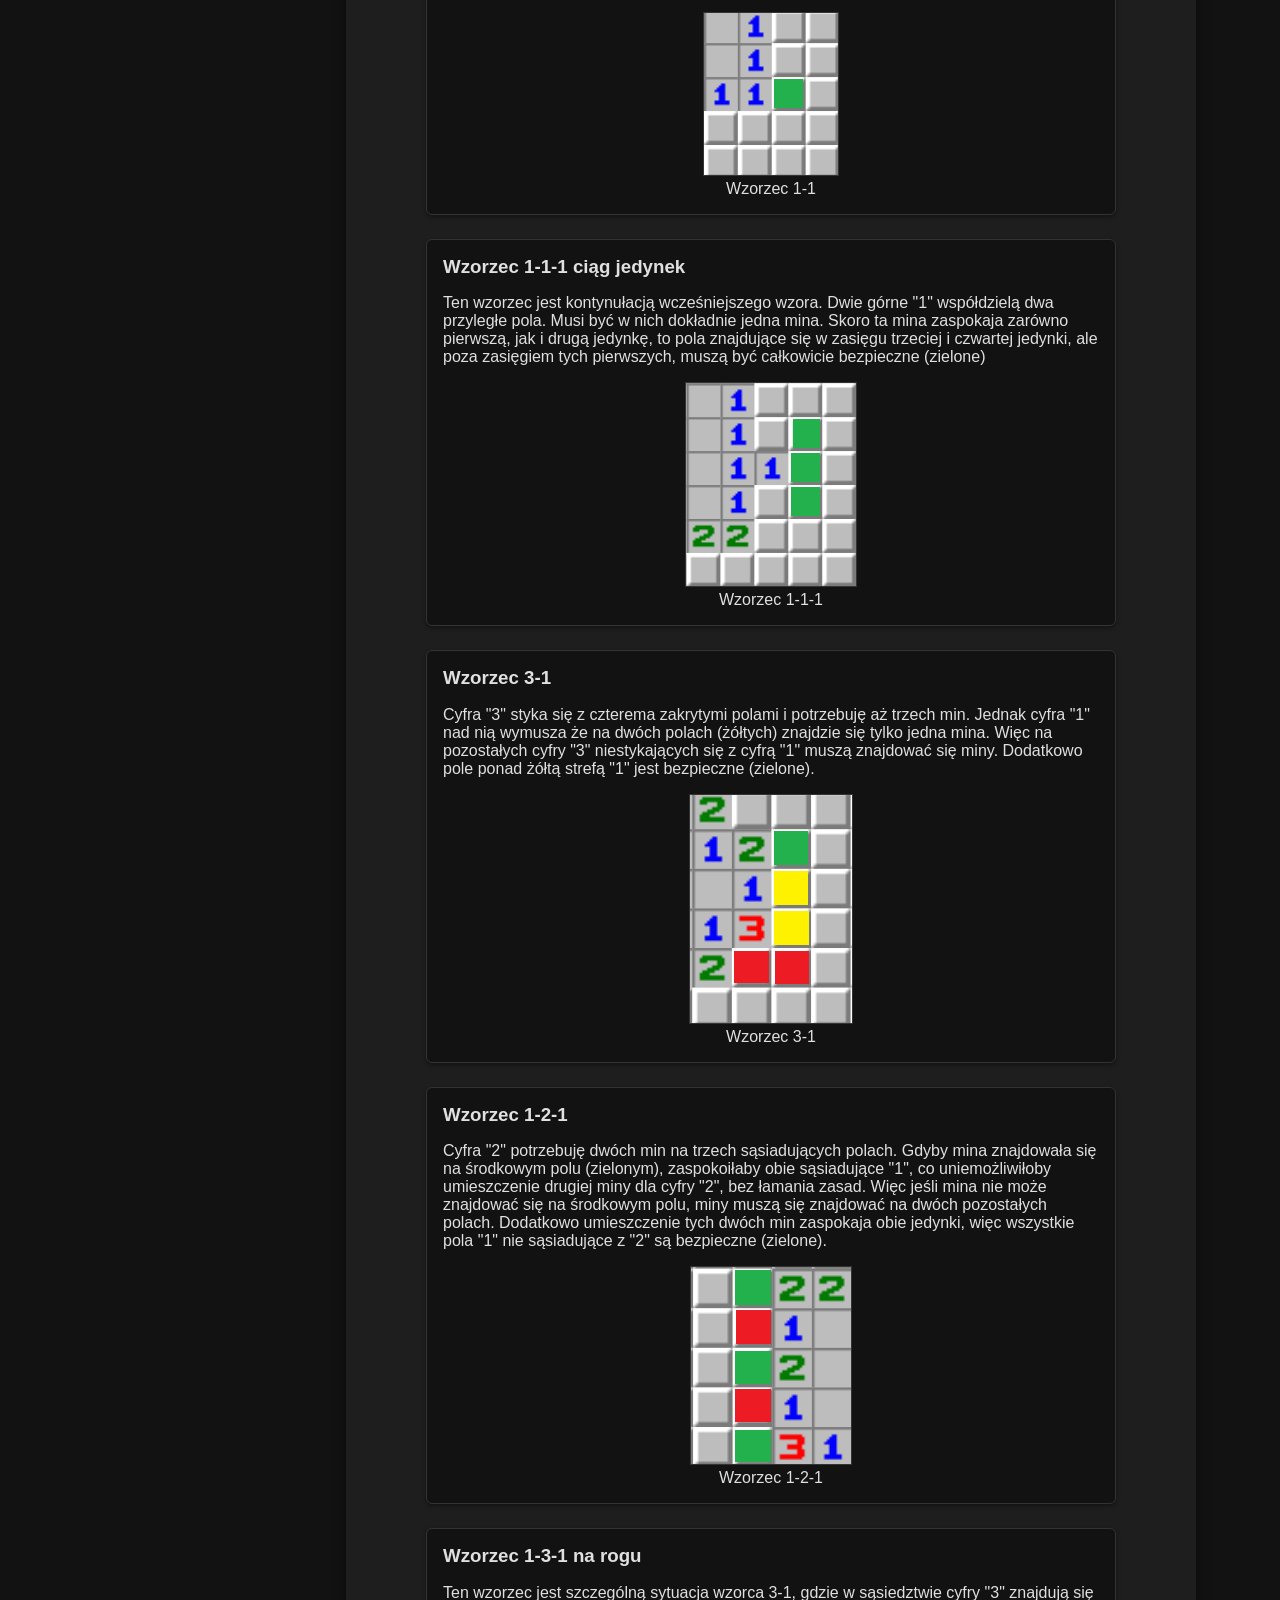
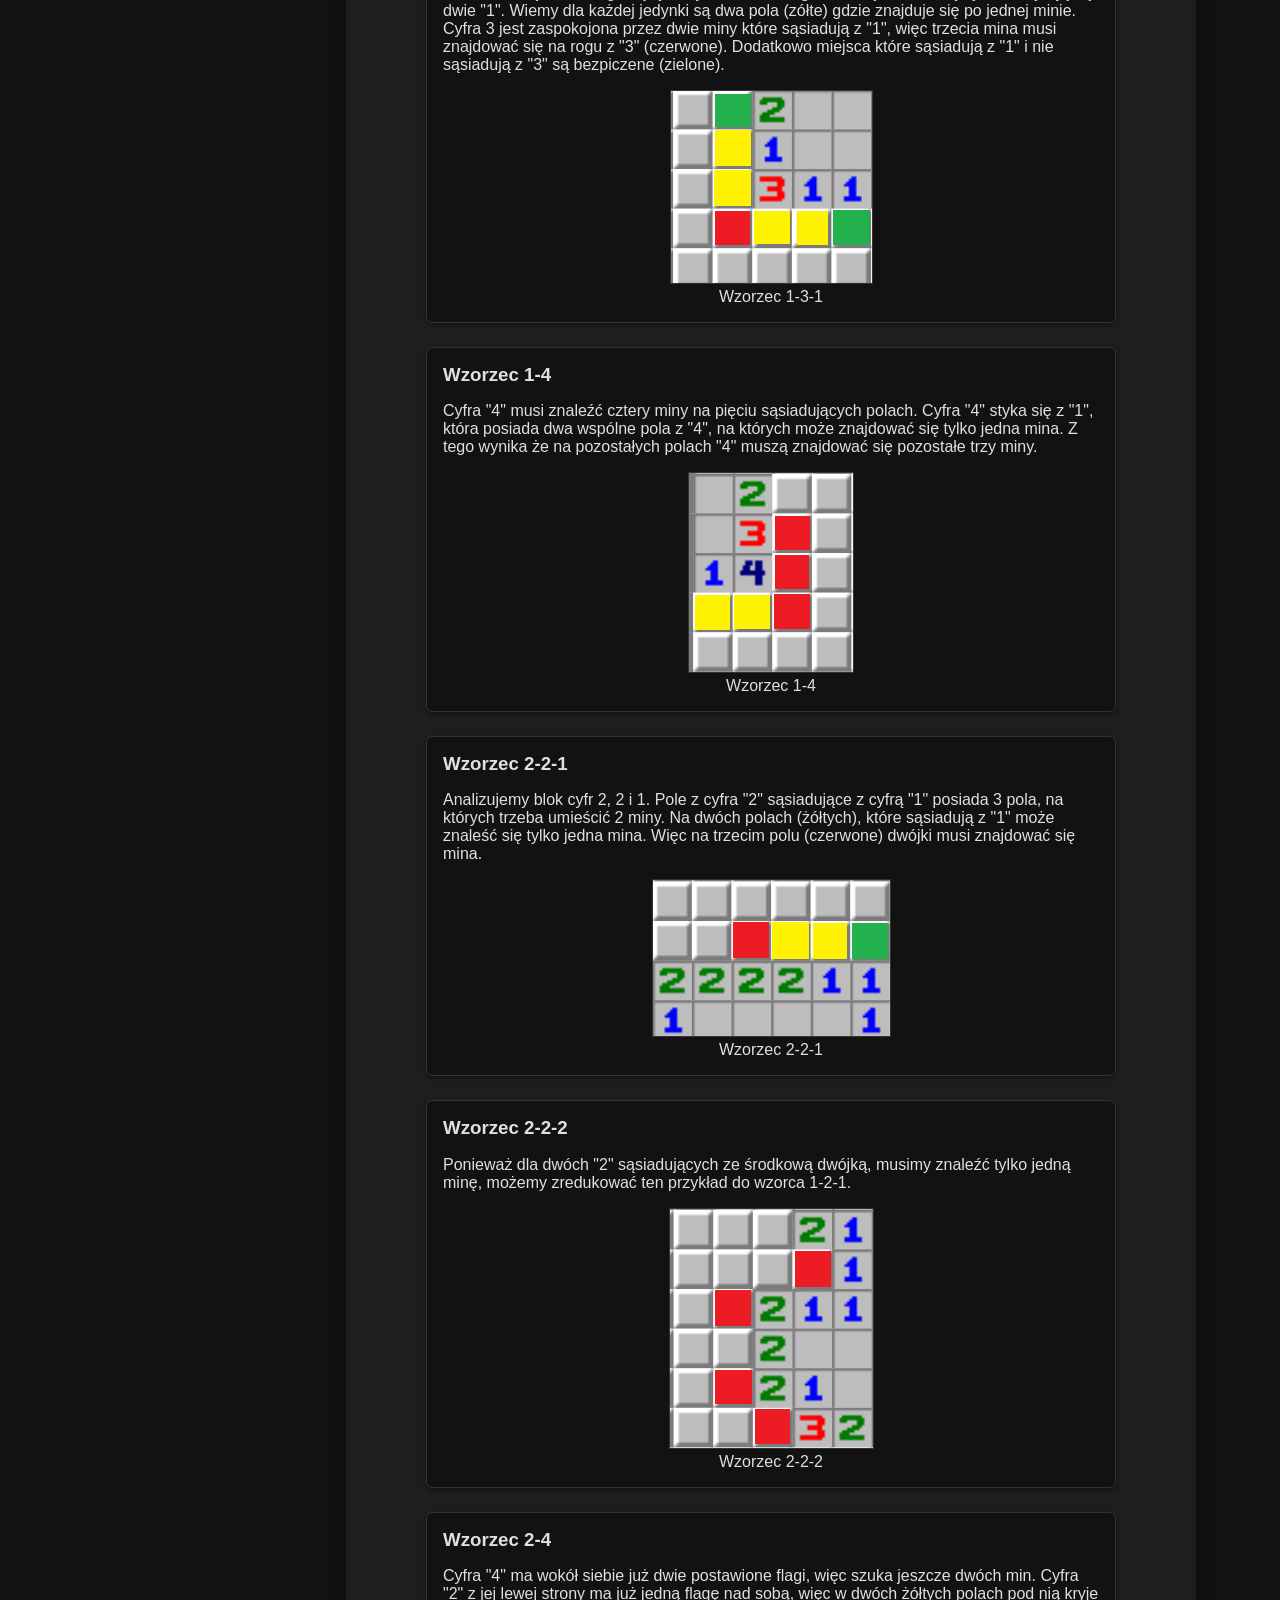
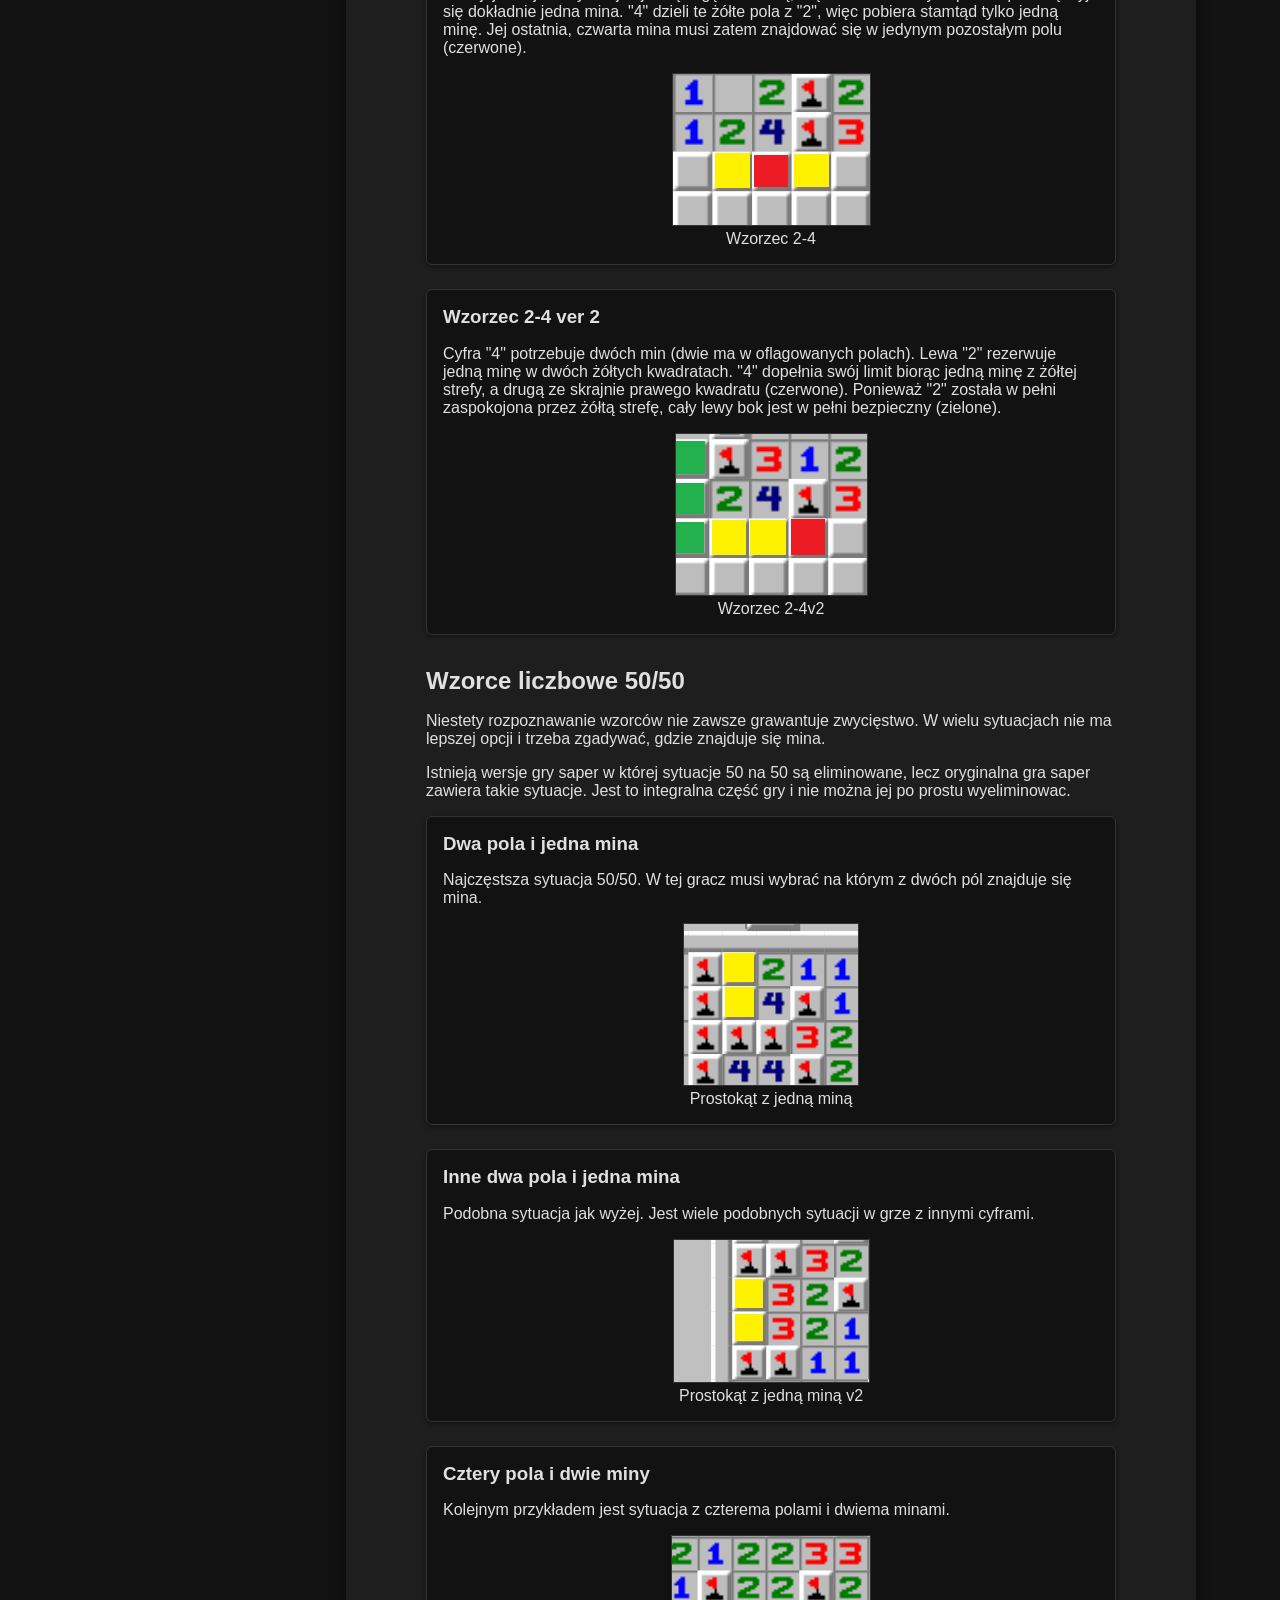
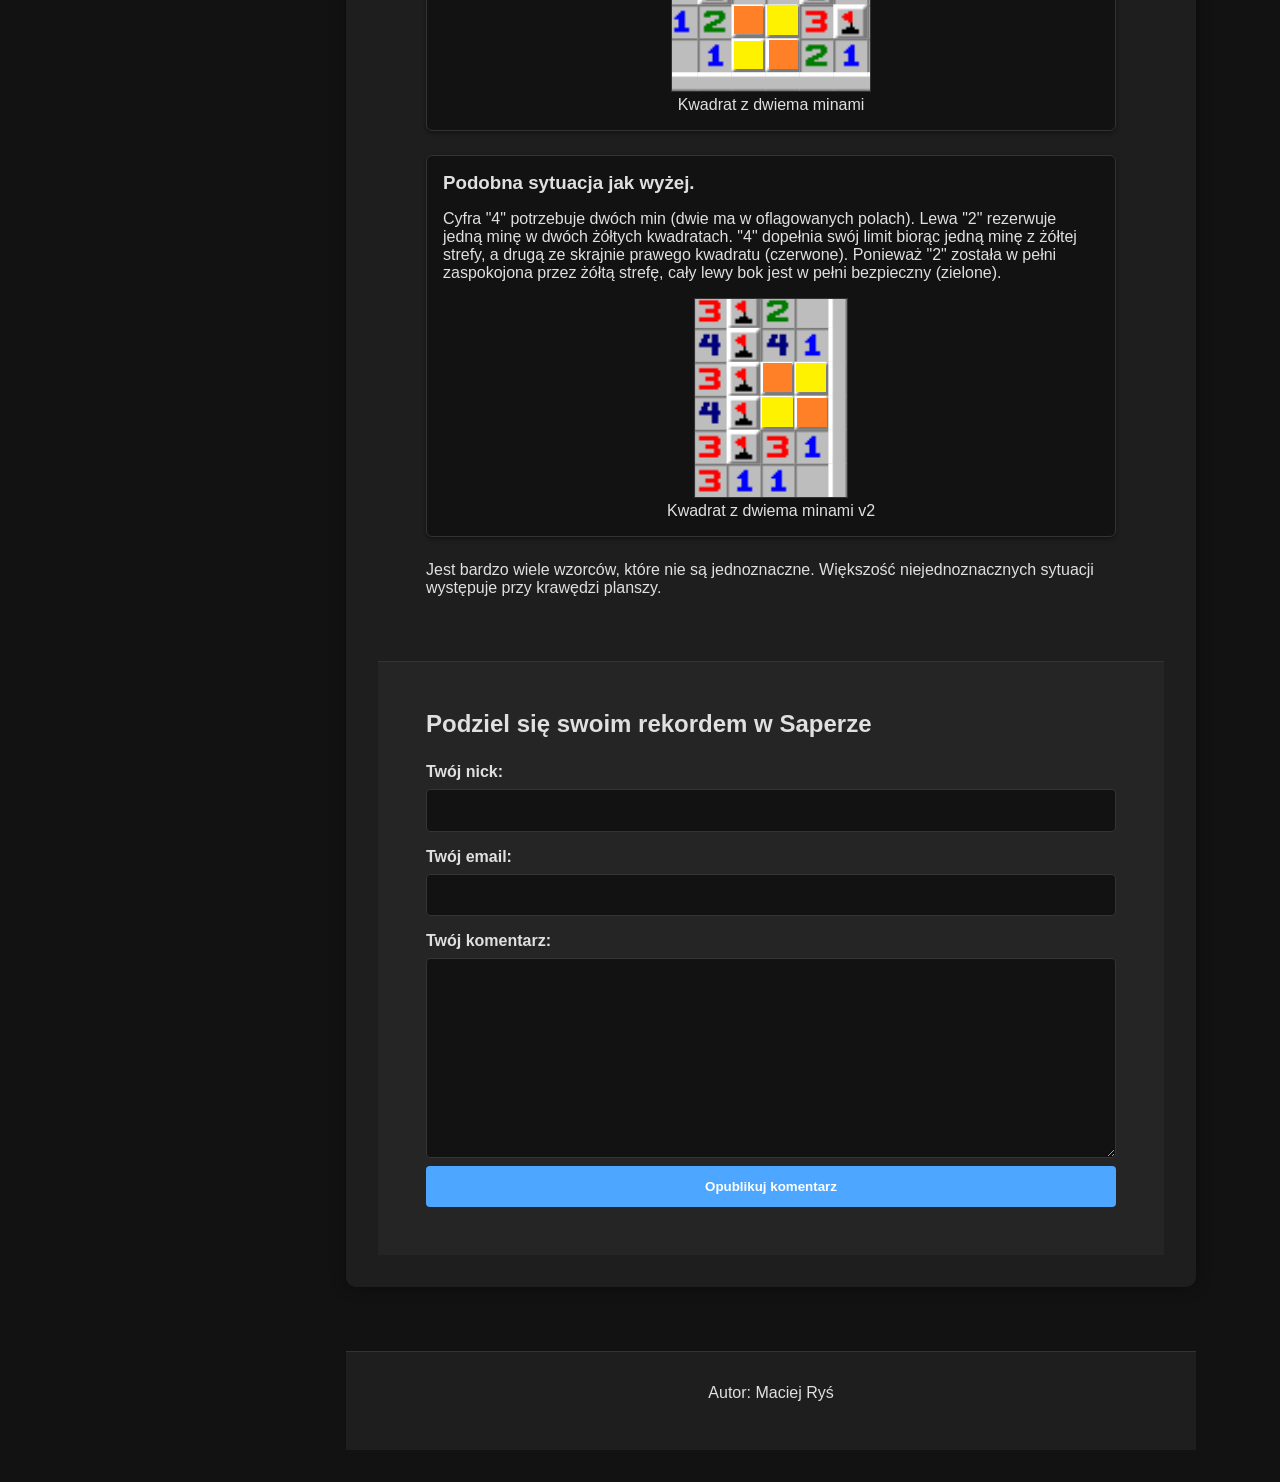
==== commit f7a652df: "naprawa css, dodanie zwijanie nav" ====
--- a/projekt.html
+++ b/projekt.html
@@ -66,8 +66,8 @@
                 <p>Przez ogromną popularność sapera, pojawiły się również turnieje e-sportowe, ustrukturyzowane zasady i sposób oceny wyników. Ponieważ gra Saper jest grą losową (plansza jest generowania przez komputer) i mogą się zdarzyć sytuacje rozwiązania całej planszy przez tylko jednym kliknięcie. Powstał algorytm 3BV, który oblicza minimalną liczbę kliknięc lewym przyciskiem myszy (bez stawiania flagi). Dlatego dla każdego poziomu trudności wyznaczono minimlną wartość 3BV: początkujący - 2, zaawansowany - 30, ekspert - 100. Główną metryką oceny gry jest czas rozwiązania planszy. Istnieje również alternatywny sposób oceniania gry, który liczy kliknięcia gracza i dzieli tą wartośc przez 3BV. W tym systemie rankigowym sprawdza się jak zawodnik optymalnie rozwiązał planszę, minimalizując losowość. Więcej o zasadach możesz przeczytać na stronie poświęconej <a href="https://minesweepergame.com/ranking-rules.php">zasadon rankingowym Sapera</a>.</p>
                 <p>Warto również zaznaczyć że są dwa style rozwiązywania Sapera</p>
                 <ul>
-                    <li><strong>FL (With Flags)</strong>Klasyczny sposób rozwiązywania gdzie gracz stawia flagi i używa kliknięcia do szybkiego odsłaniania liczb.</li>
-                    <li><strong>NL (No Flags)</strong>Trudniejszy sposób, głownie używany przez bardziej zaawansowanych graczy. Gracz nie stawia flag i zapamiętuję w którym miejscu znajdują się miny.</li>
+                    <li><strong>FL (With Flags)</strong> - Klasyczny sposób rozwiązywania gdzie gracz stawia flagi i używa kliknięcia do szybkiego odsłaniania liczb.</li>
+                    <li><strong>NL (No Flags)</strong> - Trudniejszy sposób, głownie używany przez bardziej zaawansowanych graczy. Gracz nie stawia flag i zapamiętuję w którym miejscu znajdują się miny.</li>
                 </ul>
                 <table class="tablica_rekordow">
                     <caption>Rekordy Świata</caption>
@@ -341,8 +341,8 @@
             <section id="komentarz">
                 <h2>Podziel się swoim rekordem w Saperze</h2>
                 <form autocomplete="on">
-                    <label for="nick">Twój nick:   <input type="text" id="nick" name="nick" autocomplete="off" required autofocus></label>
-                    <label for="email">Twój email: <input type="email" id="email" name="email" autocomplete="on" required></label>
+                    <label for="nick">Twój nick:   </label><input type="text" id="nick" name="nick" autocomplete="off" required>
+                    <label for="email">Twój email: </label><input type="email" id="email" name="email" autocomplete="on" required>
                     <label for="komentarz-uzytkownika">Twój komentarz: </label>
                     <textarea id="komentarz-uzytkownika" name="komentarz-uzytkownika" autocomplete="off" required></textarea>
                     <input type="submit" value="Opublikuj komentarz">
@@ -355,5 +355,6 @@
         </footer>
         <script src="script/slider.js"></script>
         <script src="script/zmiena-motywu.js"></script>
+        <script src="script/ukrywanie-menu.js"></script>
     </body>
 </html>
--- a/style.css
+++ b/style.css
@@ -51,6 +51,9 @@
     margin: 0;
     padding: 0;
 }
+html, body{
+    width: 100%;
+}
 
 body{
     font-family:'Segoe UI', Tahoma, Geneva, Verdana, sans-serif;
@@ -88,11 +91,13 @@
 header{
     background-color: var(--bg-container);
     border-bottom: 1px solid var(--border-color);
-    padding: 1rem;
+    padding: 0.3rem 1rem 1rem 0.3rem;
     position: sticky;
     top: 0;
     z-index: 1000;
     box-shadow: 0 2px 4px var(--shadow-light);
+    transition: top 0.4s;
+    transition-timing-function: linear;
 }
 header h1{
     font-size: 1.5rem;
@@ -104,12 +109,12 @@
     list-style: none;
     display: flex;
     justify-content: center;
-    gap: 1rem;
+    gap: 0.8rem;
+    flex-wrap: wrap;
 }
 nav a{
     font-weight: bold;
-    font-size: 1rem;
-    padding: 0.3rem 0;
+    font-size: 0.9rem;
     display: block;
 }
 
@@ -118,7 +123,7 @@
     align-items: center;
     justify-content: center;
     gap: 10px;
-    margin-top: 0.5rem;
+    margin-top: 0.3rem;
     padding: 0.5rem;
     border-top: 1px solid var(--border-color);
 }
@@ -228,7 +233,7 @@
     grid-template-columns: 1fr;
     gap: 1rem;
     align-items: center;
-    max-width: 600px;
+    max-width: 100%;
 }
 form label{
     font-weight: bold;
@@ -242,6 +247,7 @@
     border-radius: 4px;
     background-color: var(--bg-page);
     color: var(--text-main);
+    width: 100%;
 }
 form textarea{
     resize: vertical;
@@ -258,6 +264,7 @@
     cursor: pointer;
     transition: background-color 0.3s;
     font-weight: bold;
+    max-width: 100%;
 }
 form input[type="submit"]:hover{
     background-color: var(--color-accent-hover);
@@ -416,19 +423,25 @@
         border: 1px solid var(--border-color);
         box-shadow: 0 0 15px var(--shadow-light);
         text-align: left;
+        margin-top: 2rem;
+    }
+
+    #zmiana-motywu{
+        justify-content: left;
     }
     
     header h1 {
         text-align: left;
-        margin-bottom: 1.5rem;
+        margin-bottom: 0.5rem;
         border-bottom: 2px solid var(--color-accent);
-        padding-bottom: 0.5rem;
+        padding: 0.5rem 0.5rem 0.5rem 0.5rem;
     }
 
     nav ul {
         flex-direction: column;
         align-items: flex-start;
         gap: 0.2rem;
+        margin-bottom: 0;
     }
     
     nav a {
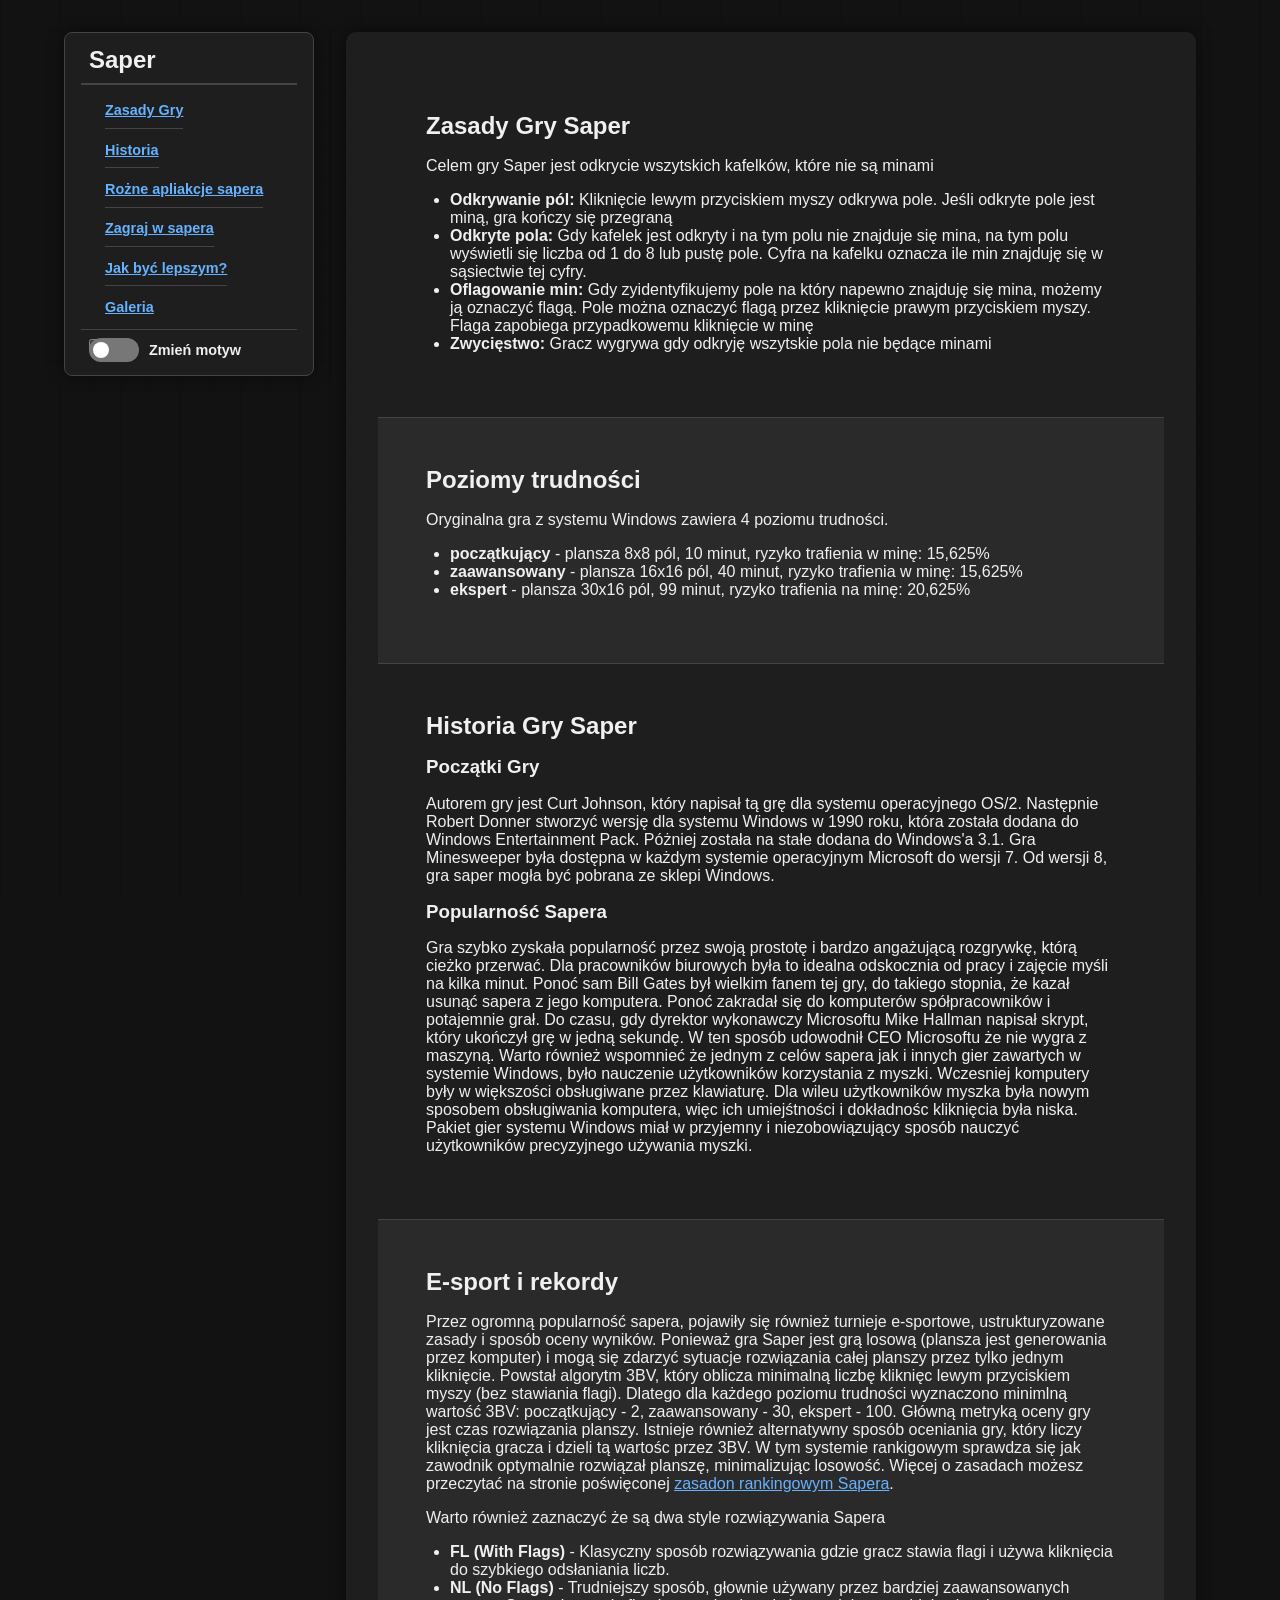
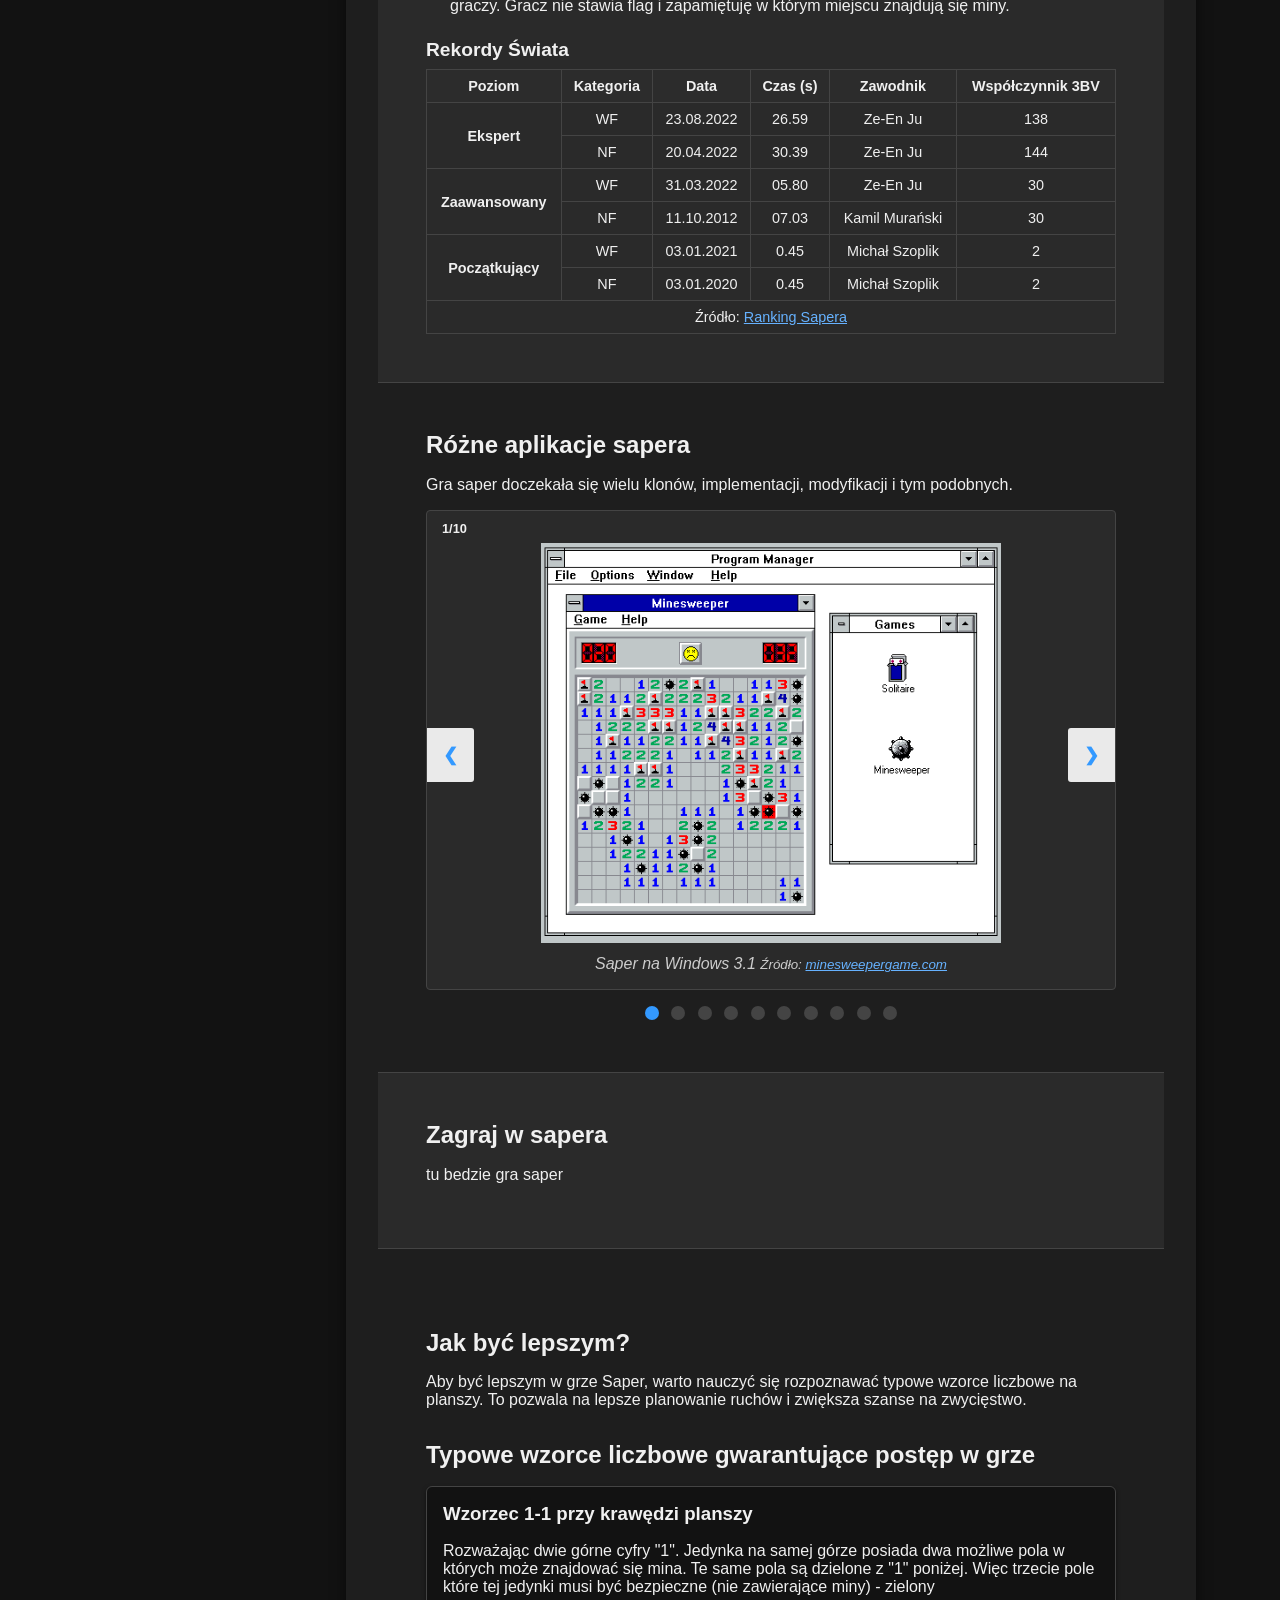
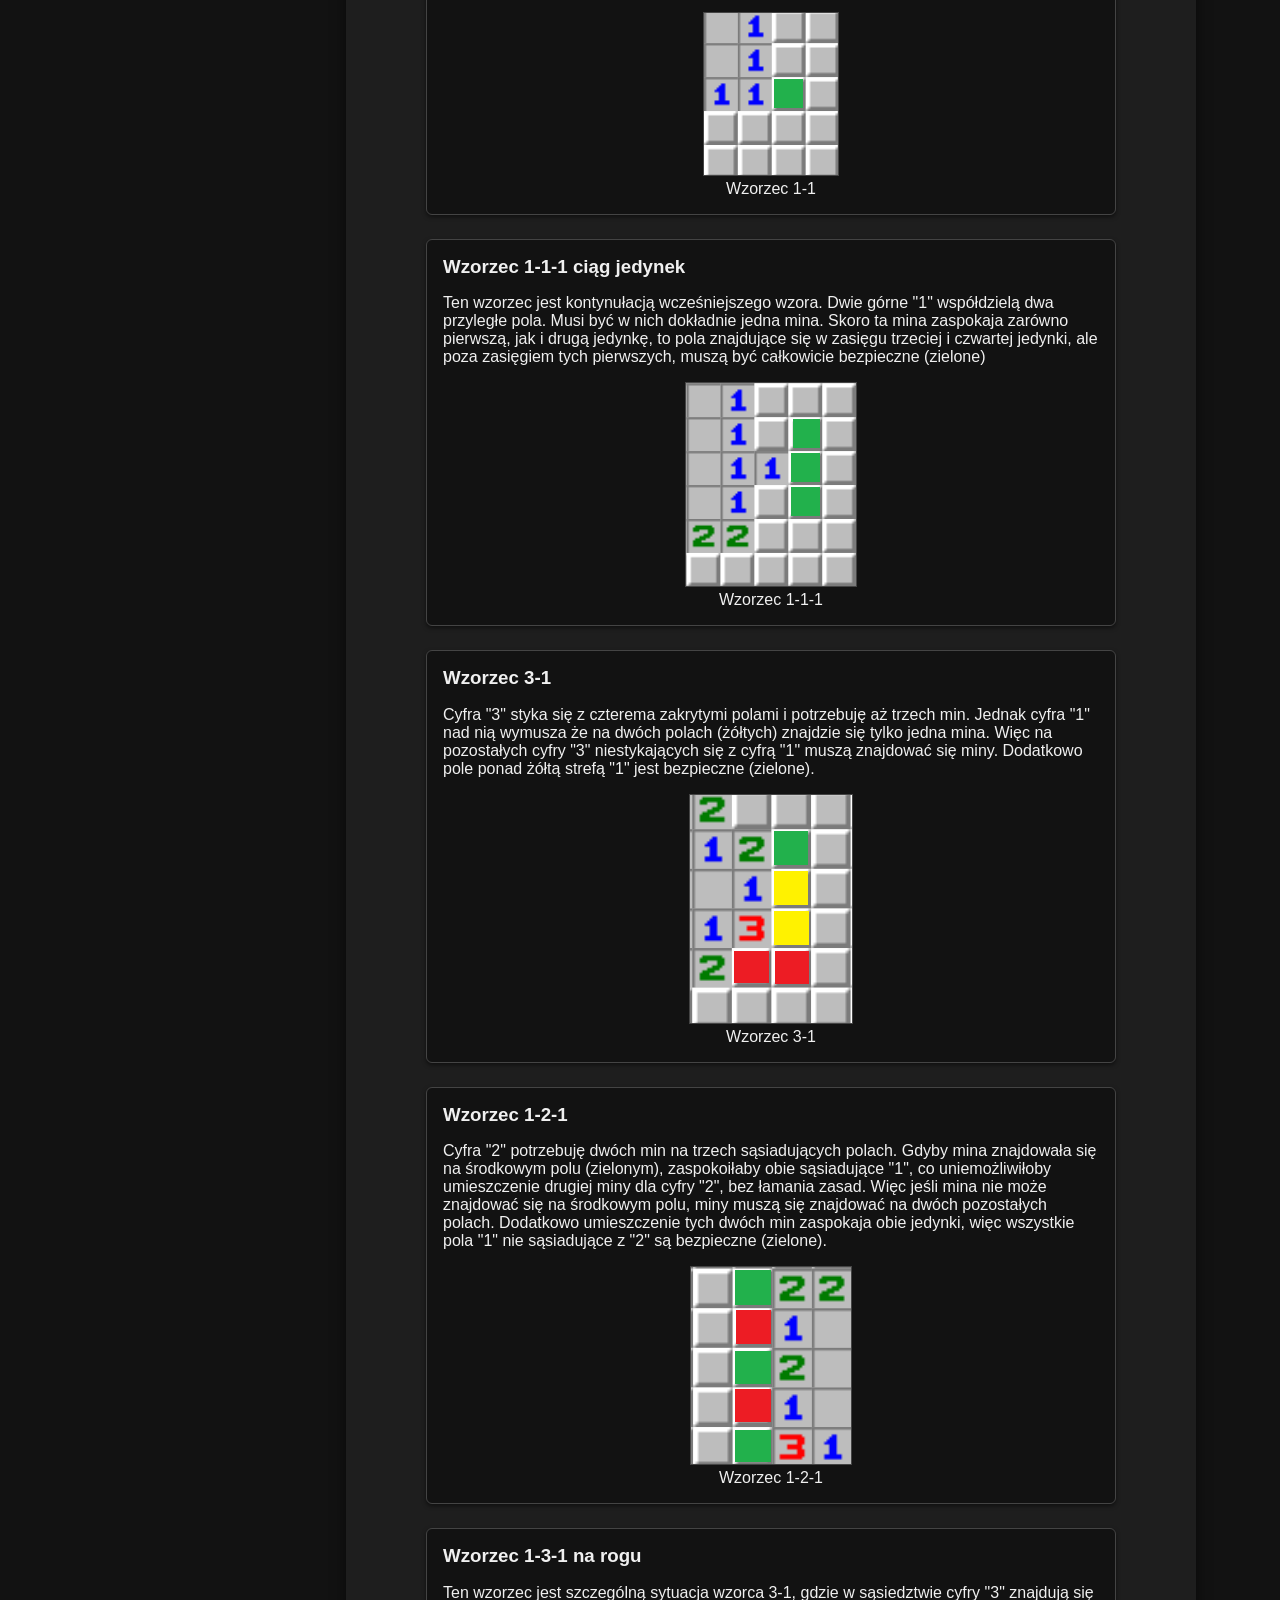
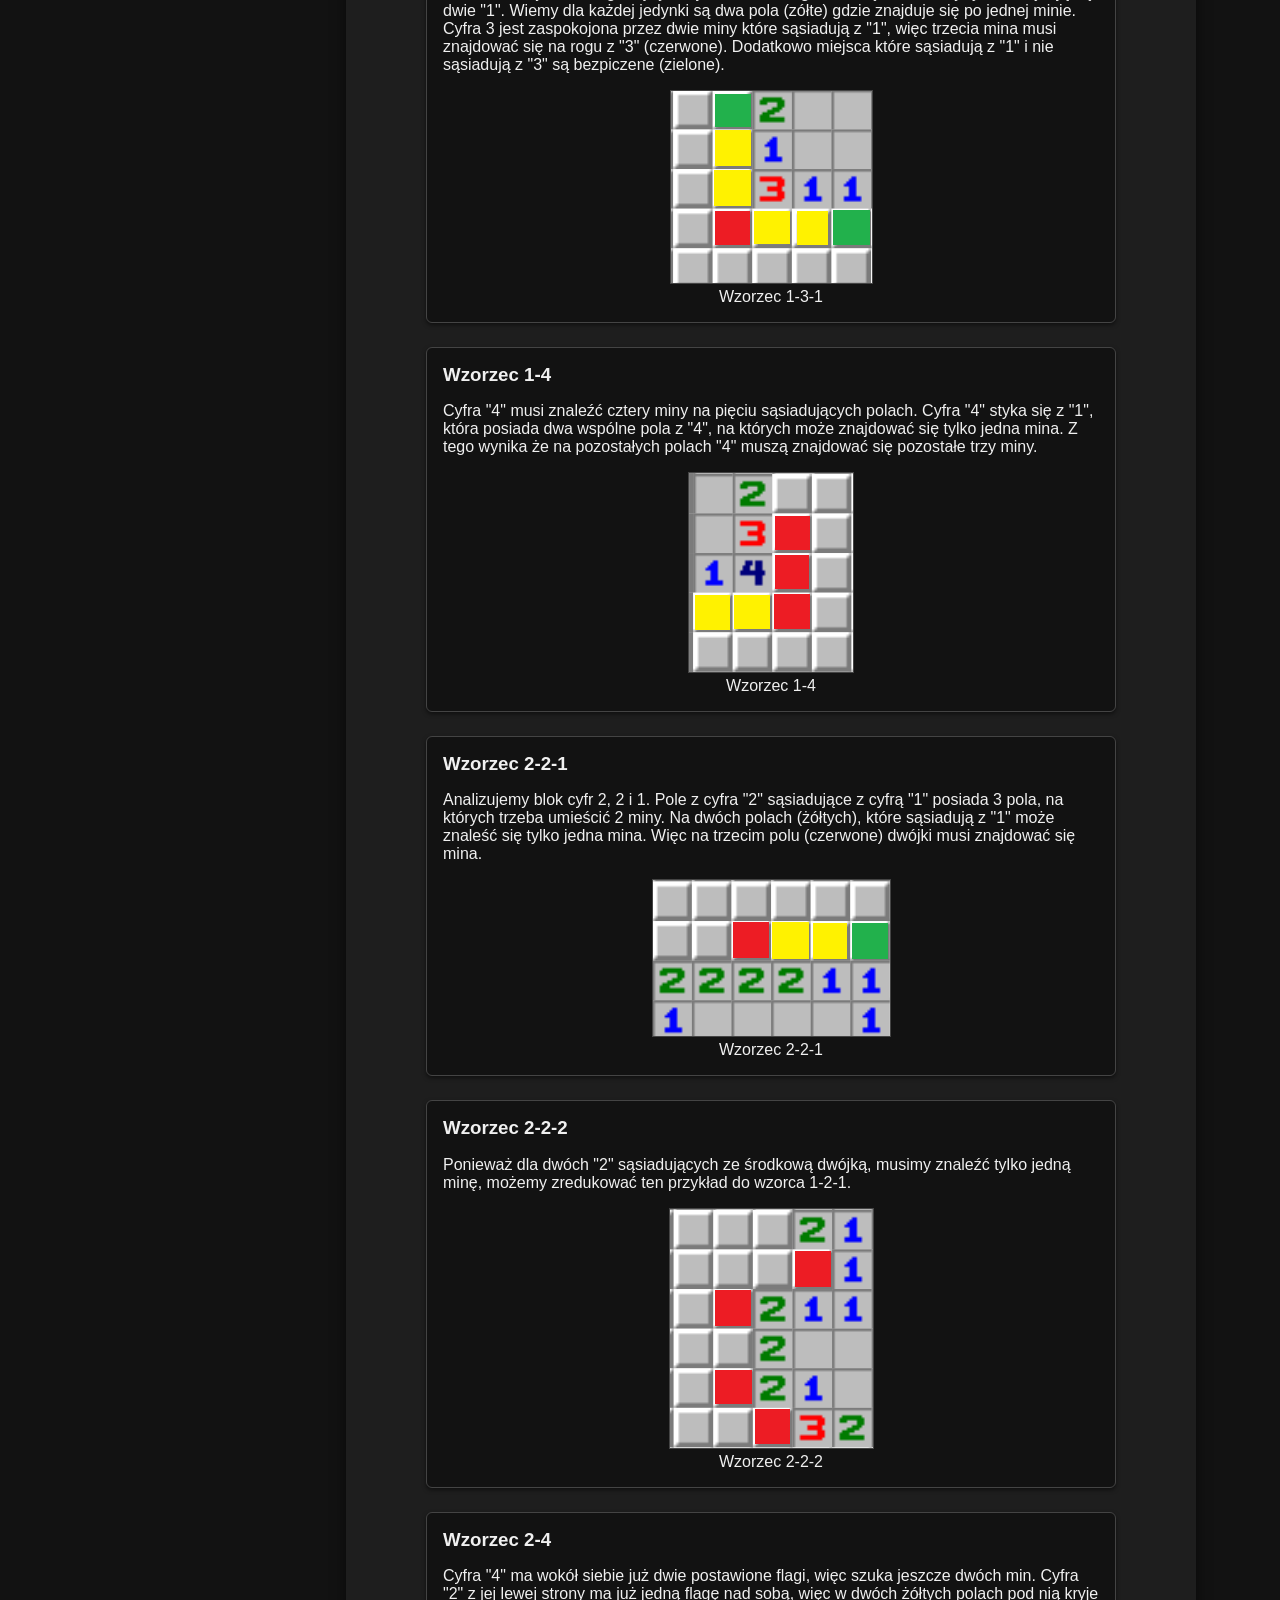
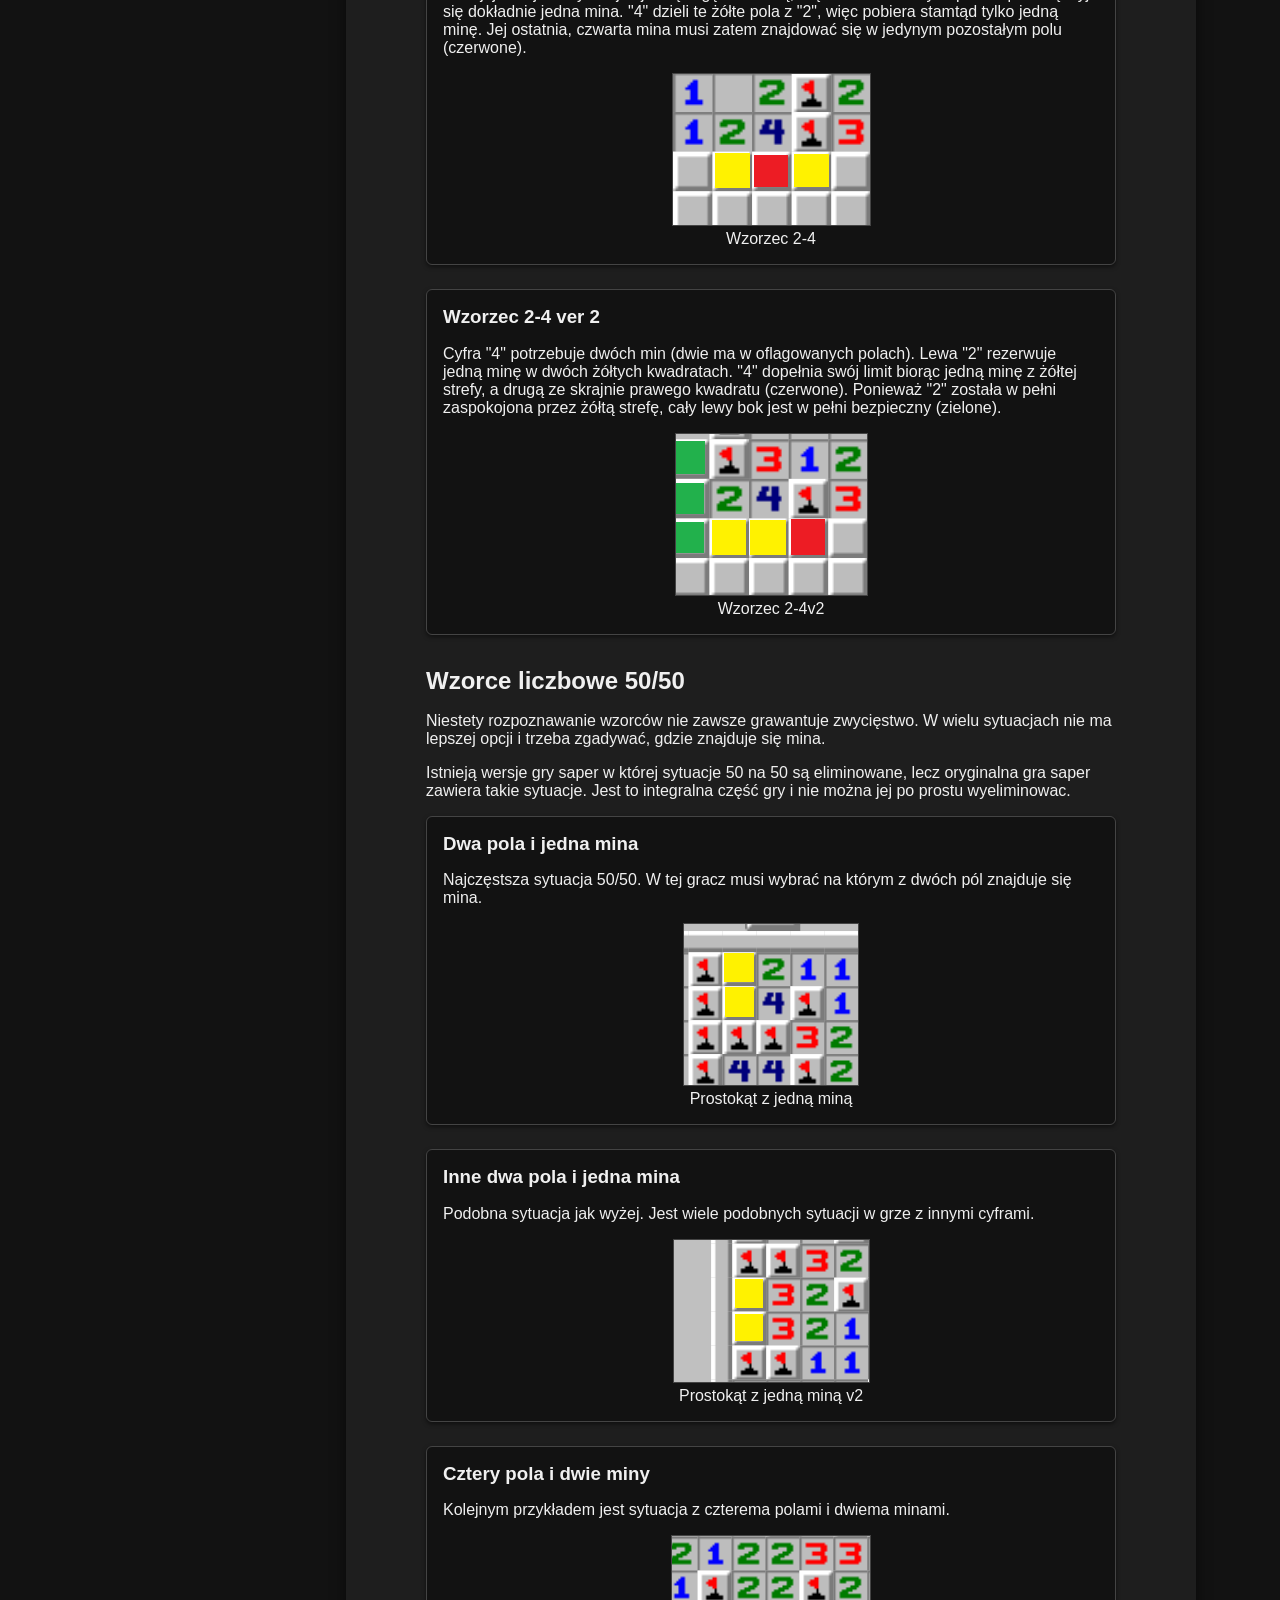
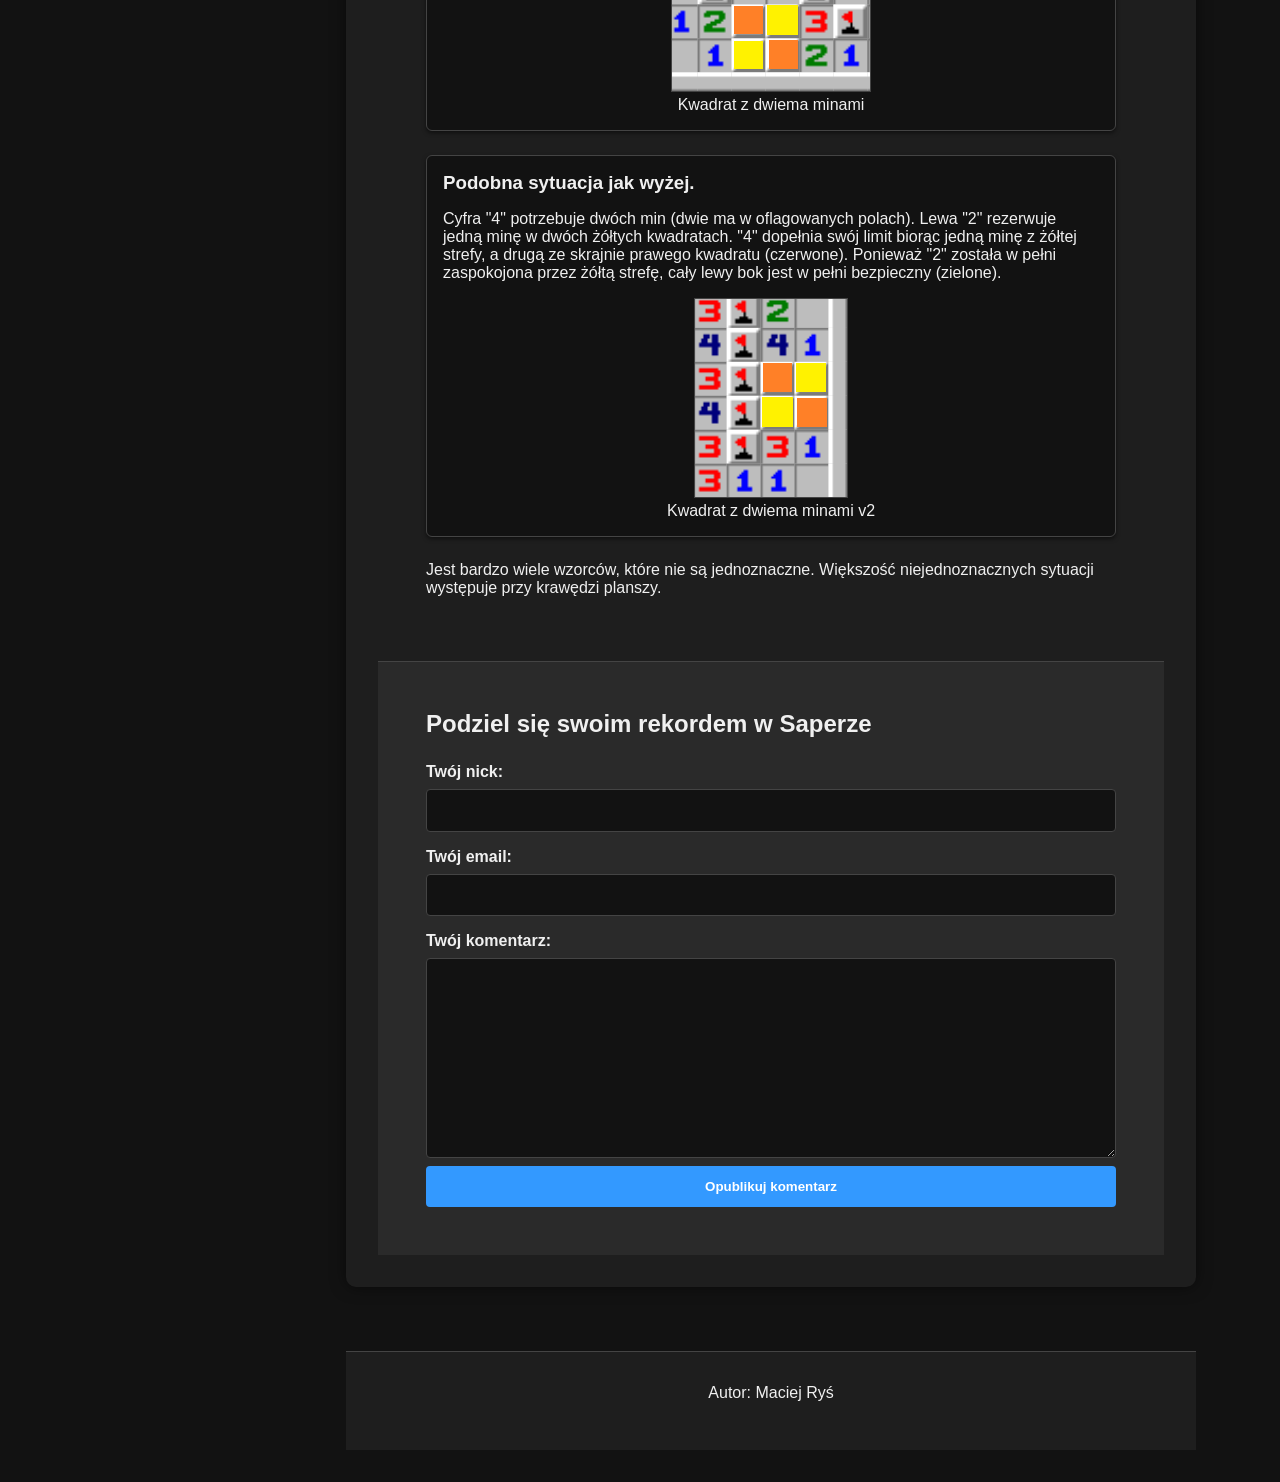
==== commit 01be5249: "aktualizacja kolorow pod wcagv2" ====
--- a/projekt.html
+++ b/projekt.html
@@ -24,7 +24,7 @@
 
                 <div id="zmiana-motywu">
                     <label class="switch" for="motyw">
-                        <input type="checkbox" id="motyw" name="motyw" onchange="zmienMotyw()">
+                        <input type="checkbox" id="motyw" onchange="zmienMotyw()">
                         <span class="motyw-slider"></span>
                     </label>
                     <span>Zmień motyw</span>
--- a/style.css
+++ b/style.css
@@ -1,49 +1,37 @@
 :root{
     --bg-page: #E0DFE3; 
     --bg-container: #FFFFFF; 
-    --bg-section: #F9F9F9;
+    --bg-section: #F5F5F5;
     --text-main: #222222; 
-    --text-muted: #666666;
-    --color-accent: #0000FF; 
-    --color-accent-hover: #0000CC;
+    --text-muted: #4D4D4D;
+    --color-link: #0044CC;
+    --color-link-hover: #002277;
+    --color-accent: #0055FF; 
+    --color-accent-hover: #0033CC;
     --color-warning: #FF0000; 
     --color-success: #008000; 
-    --border-color: #CCCCCC;
+    --border-color: #B3B3B3;
     --table-header-bg: #EAEAEA;
-    --shadow-light: rgba(0, 0, 0, 0.1);
-    --pattern-color: rgba(0, 0, 0, 0.03);
-}
-@media (prefers-color-scheme: dark) {
-    :root:not([data-theme="light"]) {
-        --bg-page: #E0DFE3; 
-        --bg-container: #FFFFFF; 
-        --bg-section: #F9F9F9;
-        --text-main: #222222; 
-        --text-muted: #666666;
-        --color-accent: #0000FF; 
-        --color-accent-hover: #0000CC;
-        --color-warning: #FF0000; 
-        --color-success: #008000; 
-        --border-color: #CCCCCC;
-        --table-header-bg: #EAEAEA;
-        --shadow-light: rgba(0, 0, 0, 0.1);
-        --pattern-color: rgba(0, 0, 0, 0.03);
-    }   
-}
+    --shadow-light: rgba(0, 0, 0, 0.15);
+    --pattern-color: rgba(0, 0, 0, 0.08);
+}
+
 :root[data-theme="dark"] {  
     --bg-page: #121212; 
     --bg-container: #1E1E1E; 
-    --bg-section: #252525;
-    --text-main: #E0E0E0; 
-    --text-muted: #A0A0A0;  
-    --color-accent: #4DA6FF; 
-    --color-accent-hover: #73B9FF;
-    --color-warning: #FF6B6B; 
-    --color-success: #4DFF4D;   
-    --border-color: #333333;
+    --bg-section: #2A2A2A;
+    --text-main: #F0F0F0; 
+    --text-muted: #CCCCCC;
+    --color-link:#66B2FF;
+    --color-link-hover:#99CCFF;
+    --color-accent: #3399FF; 
+    --color-accent-hover: #66B2FF;
+    --color-warning: #FF0000; 
+    --color-success: #4DFF4D; 
+    --border-color: #444444;
     --table-header-bg: #2C2C2C;
-    --shadow-light: rgba(0, 0, 0, 0.4);
-    --pattern-color: rgba(255, 255, 255, 0.02);
+    --shadow-light: rgba(0, 0, 0, 0.5);
+    --pattern-color: rgba(0, 0, 0, 0.1);
 }
 
 *{
@@ -70,12 +58,12 @@
 }
 
 a{
-    color: var(--color-accent);
-    text-decoration: none;
+    color: var(--color-link);
+    text-decoration: underline;
     transition: color 0.3s ease;
 }
-a:hover{
-    color: var(--color-accent-hover);
+a:hover, a:focus{
+    color: var(--color-link-hover);
     text-decoration: underline;
 }
 
@@ -91,7 +79,7 @@
 header{
     background-color: var(--bg-container);
     border-bottom: 1px solid var(--border-color);
-    padding: 0.3rem 1rem 1rem 0.3rem;
+    padding: 0.3rem 1rem 0.3rem 1rem;
     position: sticky;
     top: 0;
     z-index: 1000;
@@ -141,7 +129,7 @@
     display: none;
 }
 .motyw-slider{
-    background-color: #CCCCCC;
+    background-color: #777777;
     bottom: 0;
     cursor: pointer;
     left: 0;
@@ -168,6 +156,9 @@
 input:checked + .motyw-slider:before{
     transform: translateX(26px);
 }
+input:focus-visible + .motyw-slider{
+    outline: 3px solid var(--color-link);
+}
 
 main{
     background-color: var(--bg-container);
@@ -195,7 +186,7 @@
 }
 
 strong{
-    color: var(--color-accent);
+    color: var(--text-main);
 }
 
 .tablica_rekordow{
@@ -320,7 +311,7 @@
     position: absolute;
     top: 10px;
     left: 15px;
-    color: var(--text-muted);
+    color: var(--text-main);
     font-size: 0.8rem;
 }
 .slide figcaption {
@@ -342,7 +333,12 @@
     transition: 0.6s ease;
     border-radius: 0 3px 3px 0;
     user-select: none;
-    background-color: rgba(255,255,255,0.7);
+    background-color: rgba(255,255,255,0.9);
+    text-decoration: none;
+}
+
+.prev:hover, .next:hover{
+    text-decoration: none;
 }
 .next {
     right: 0;
@@ -358,8 +354,8 @@
 }
 .dot {
     cursor: pointer;
-    height: 12px;
-    width: 12px;
+    height: 14px;
+    width: 14px;
     margin: 0 4px;
     background-color: var(--border-color);
     border-radius: 50%;
@@ -433,7 +429,7 @@
     header h1 {
         text-align: left;
         margin-bottom: 0.5rem;
-        border-bottom: 2px solid var(--color-accent);
+        border-bottom: 2px solid var(--border-color);
         padding: 0.5rem 0.5rem 0.5rem 0.5rem;
     }
 
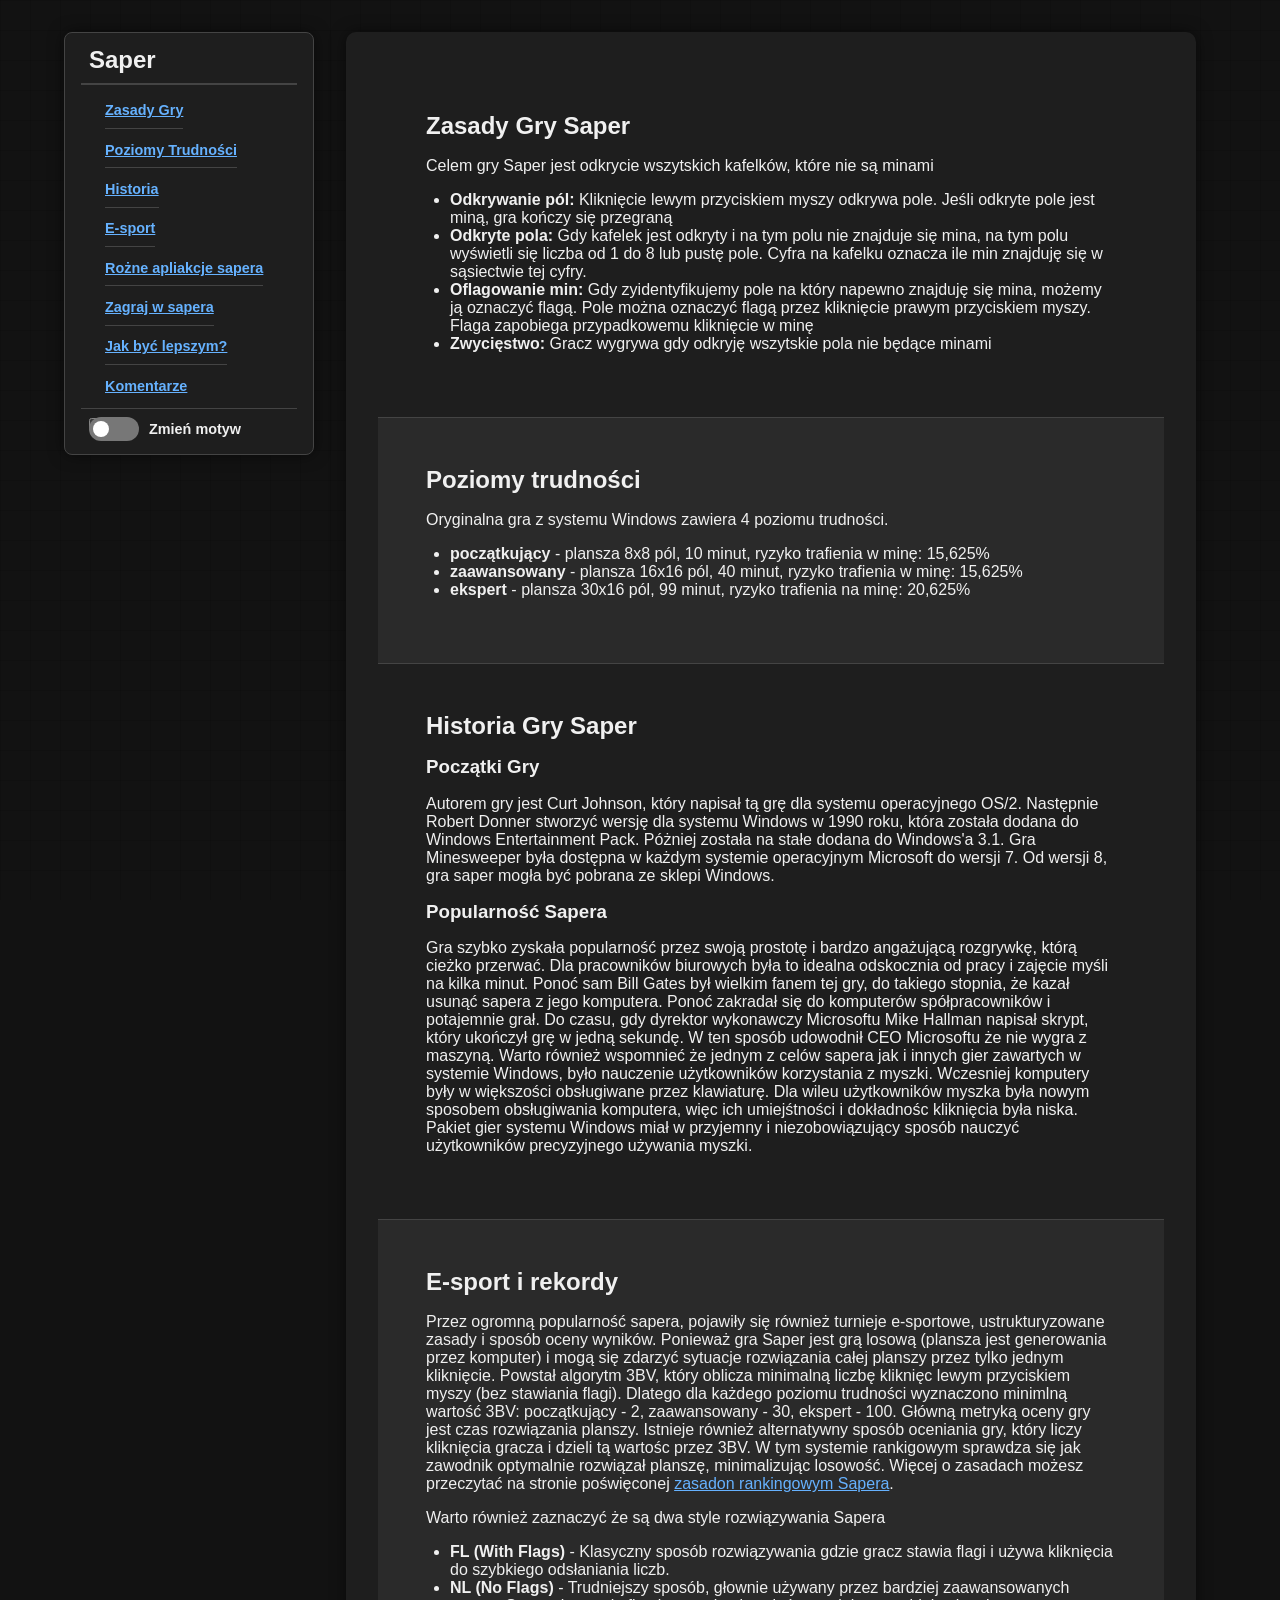
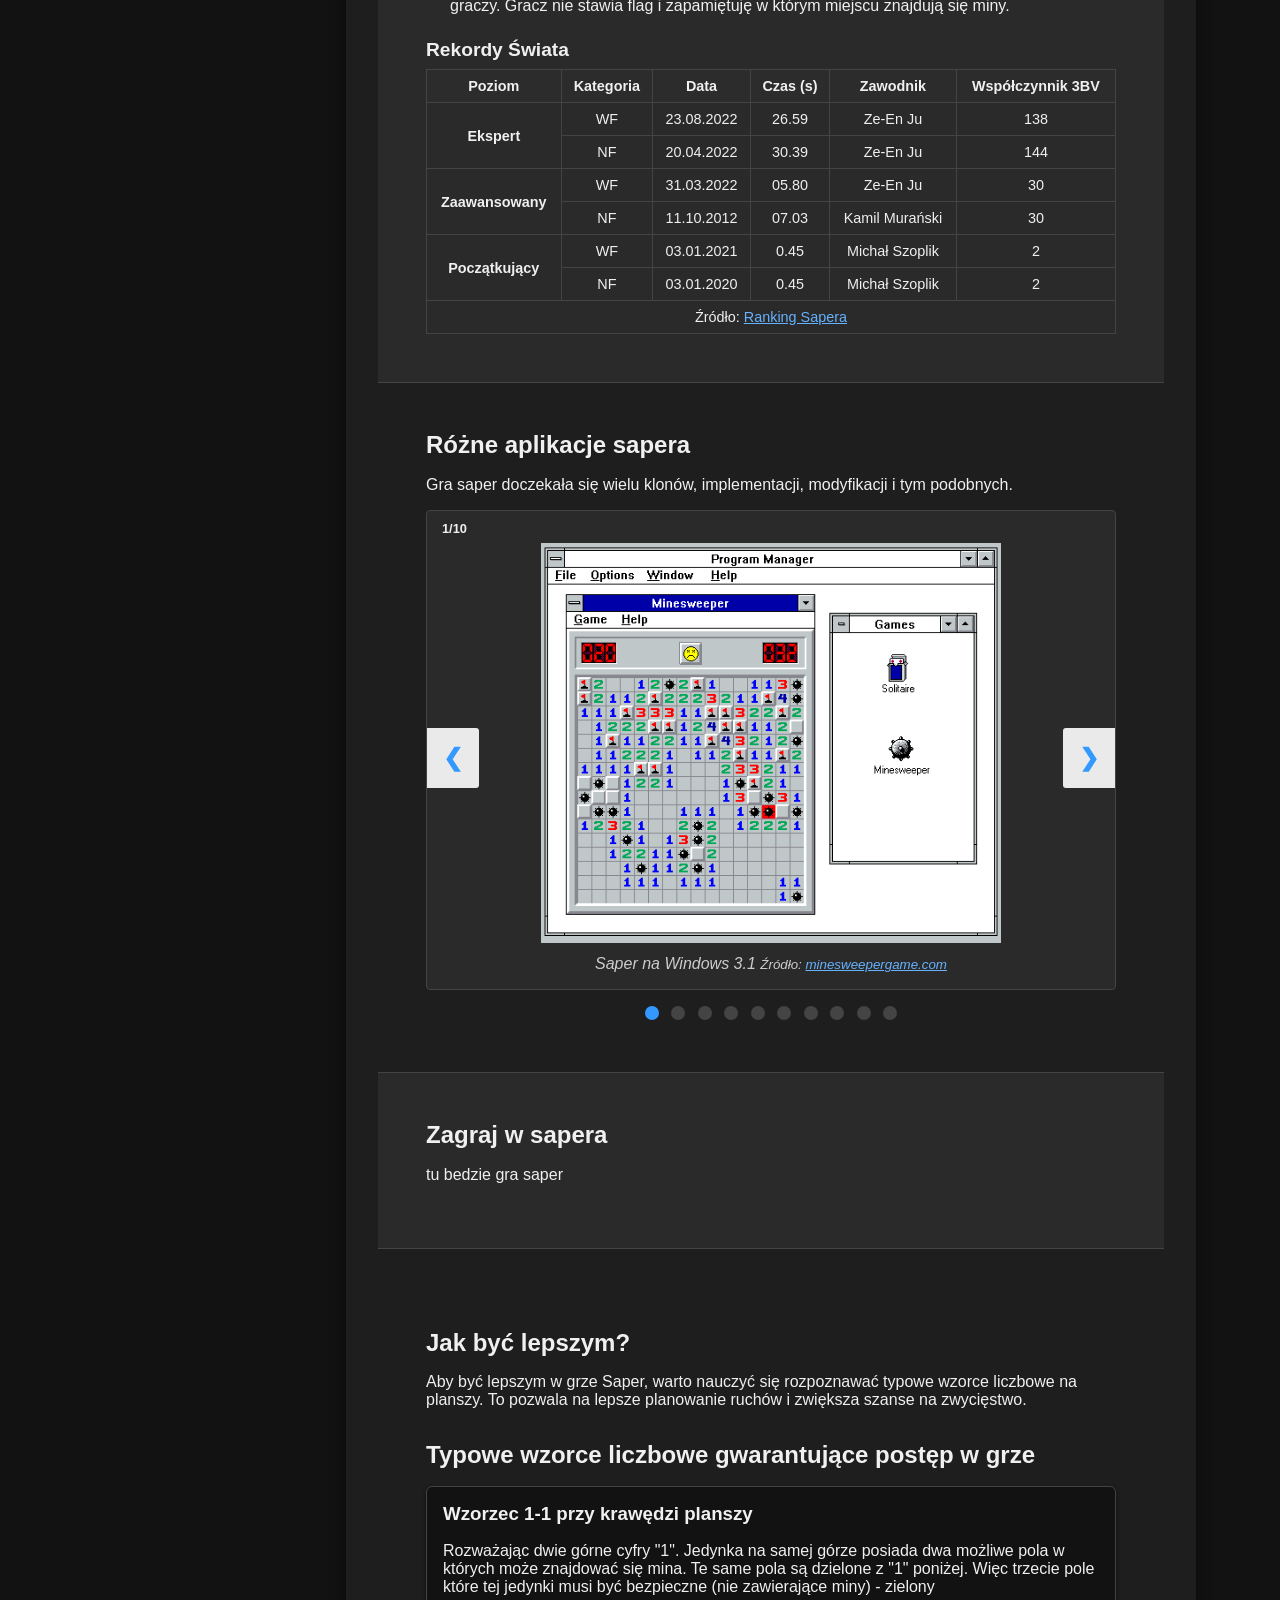
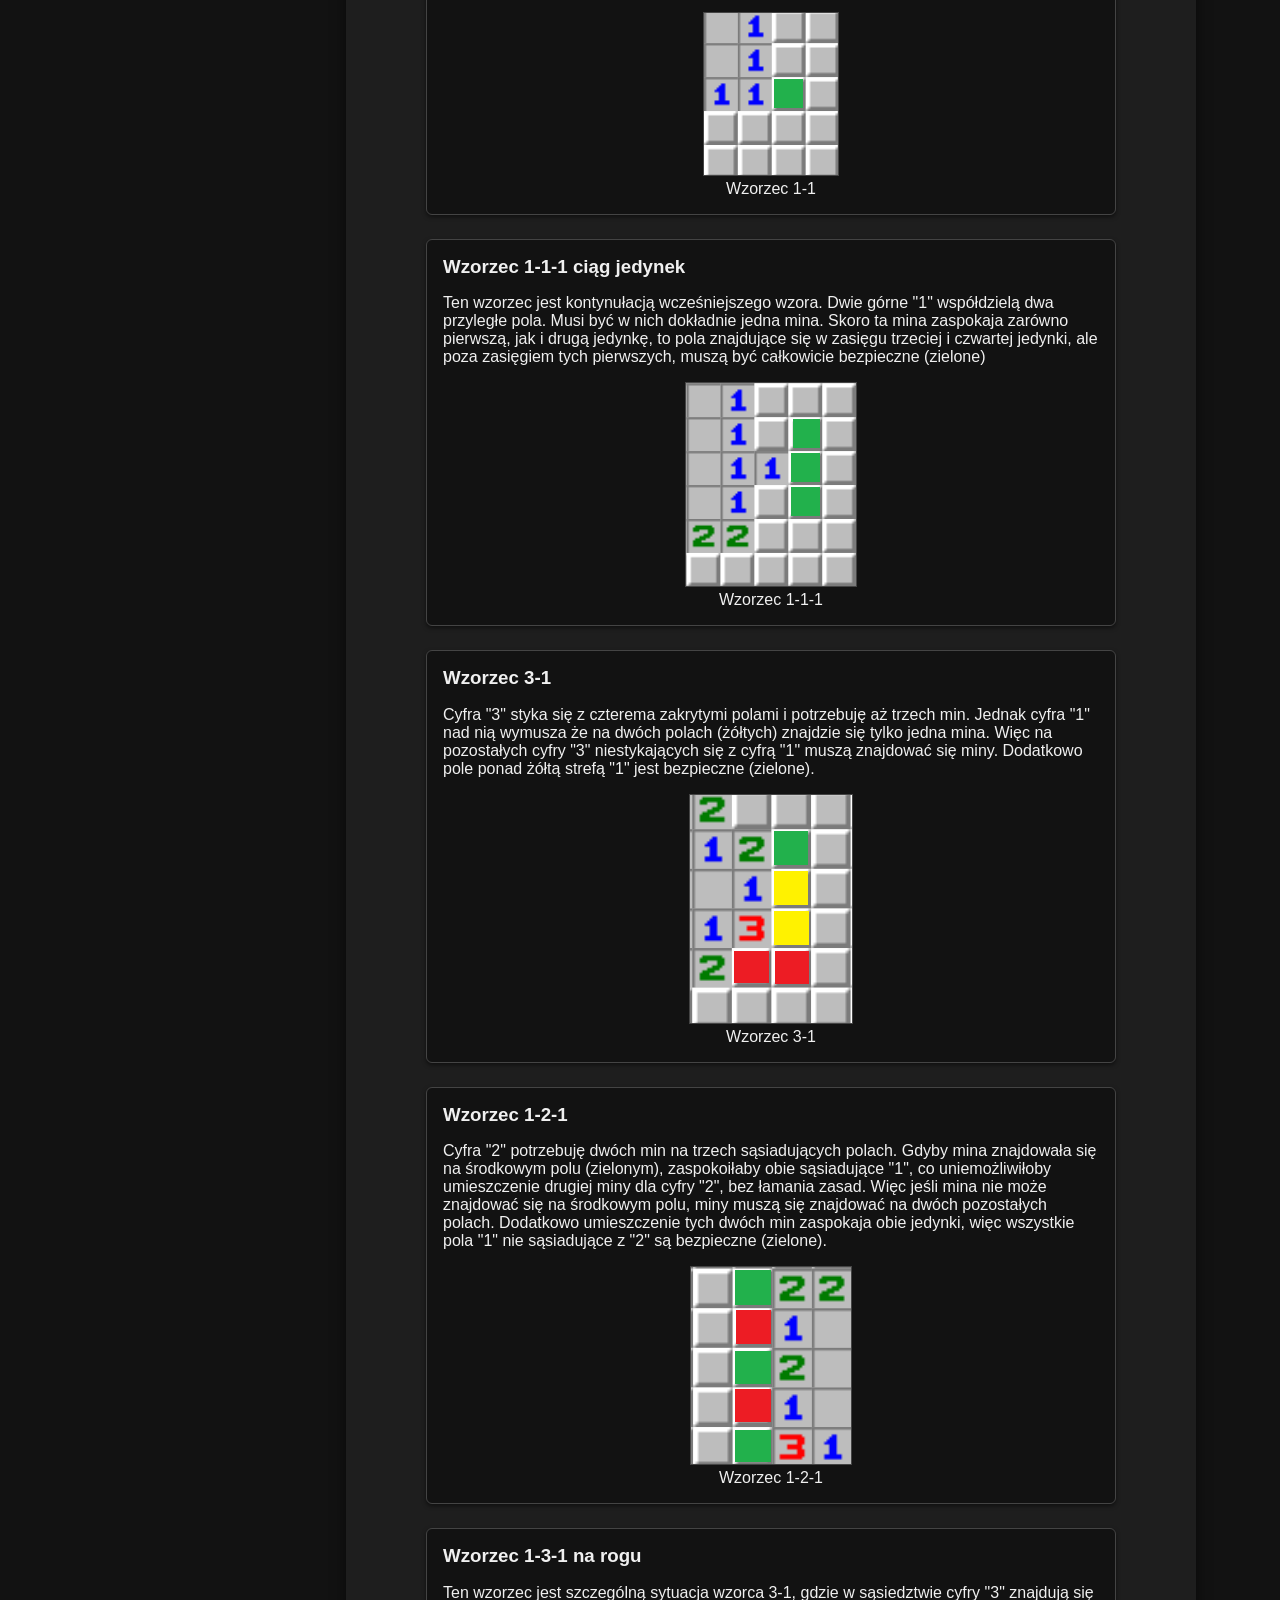
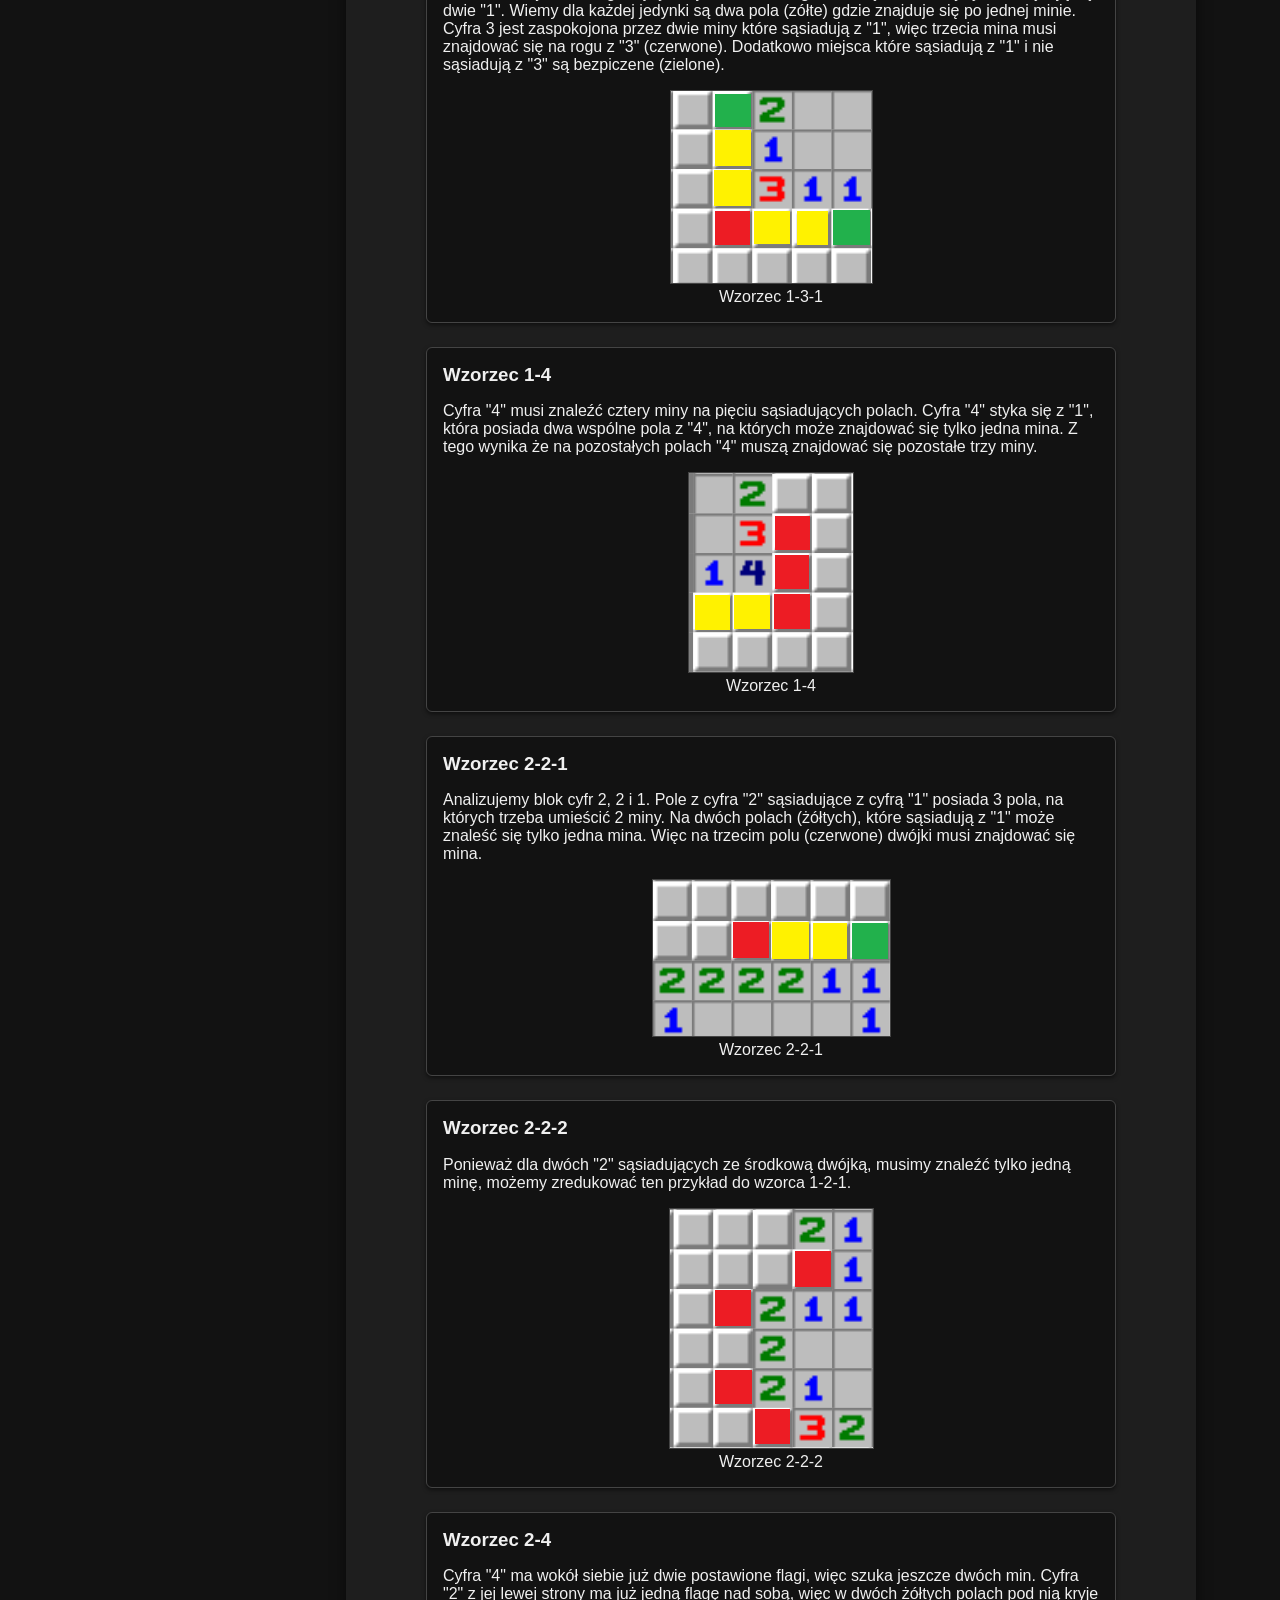
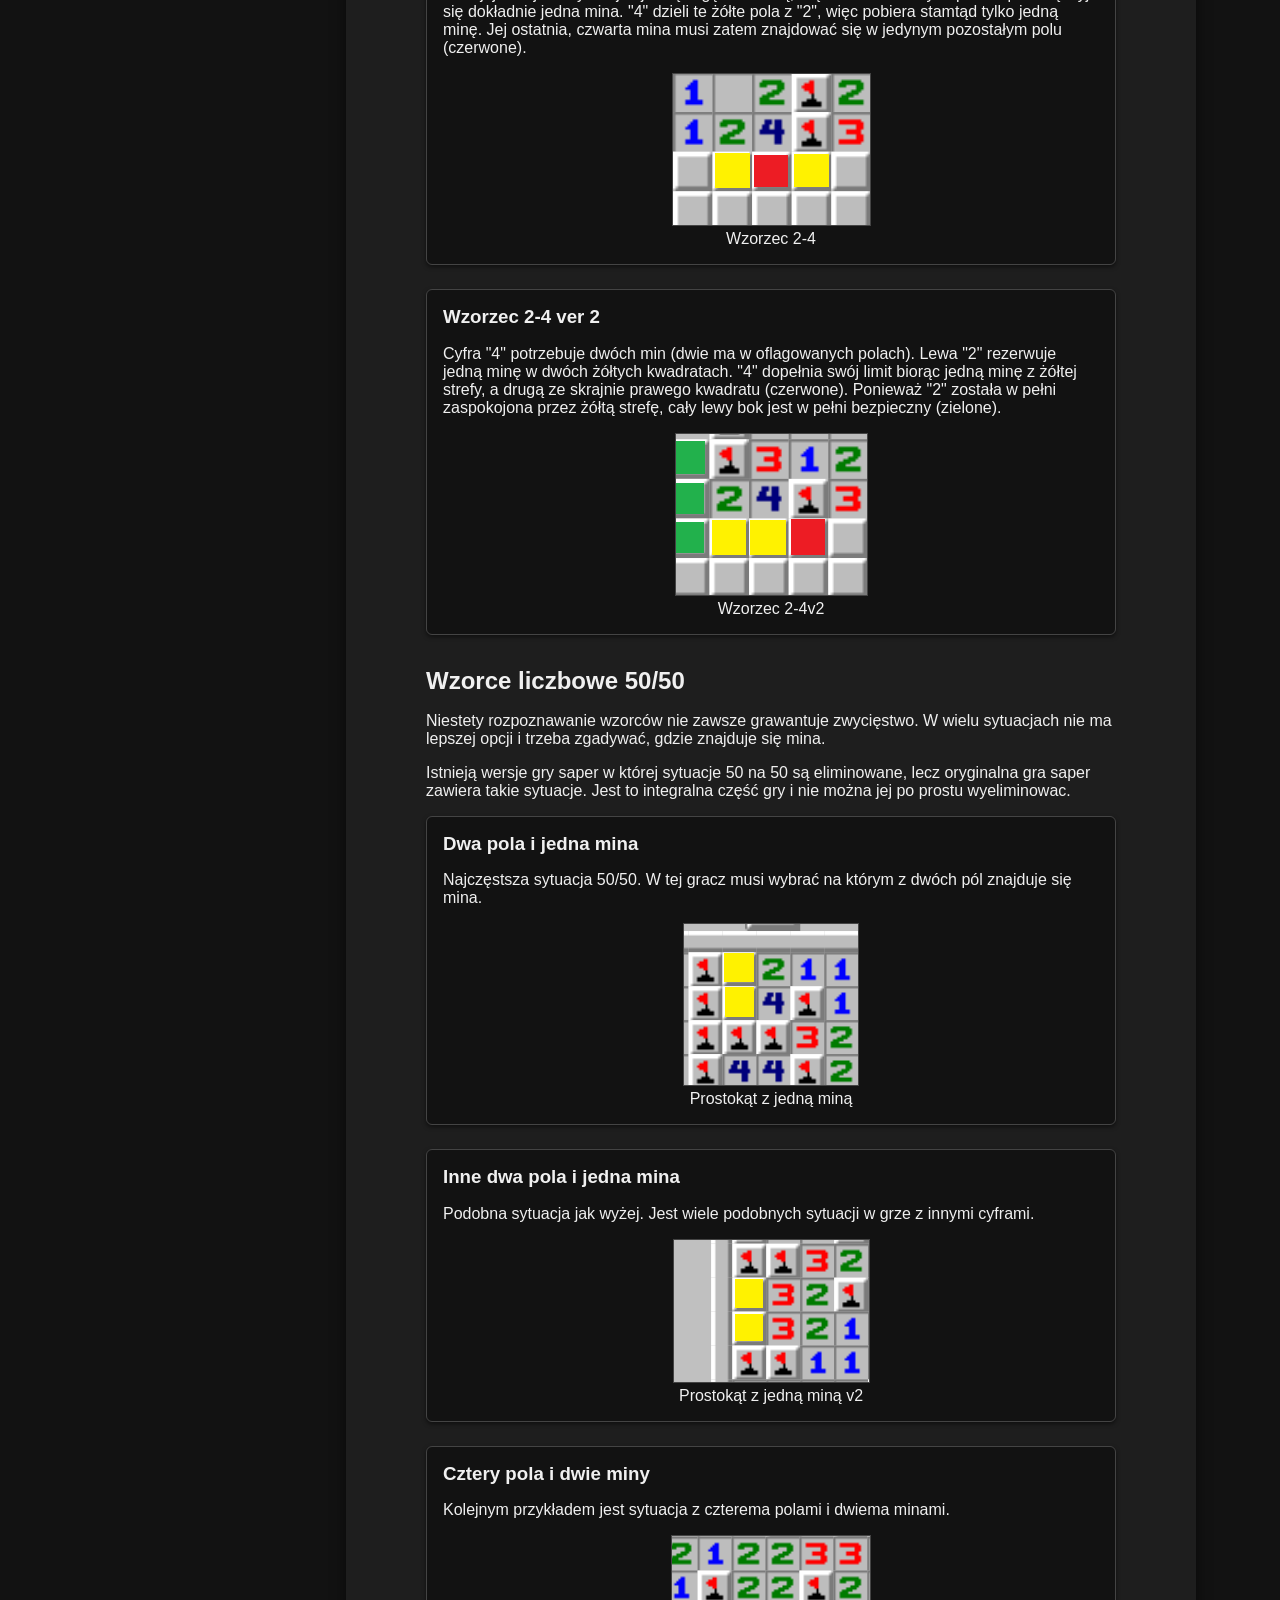
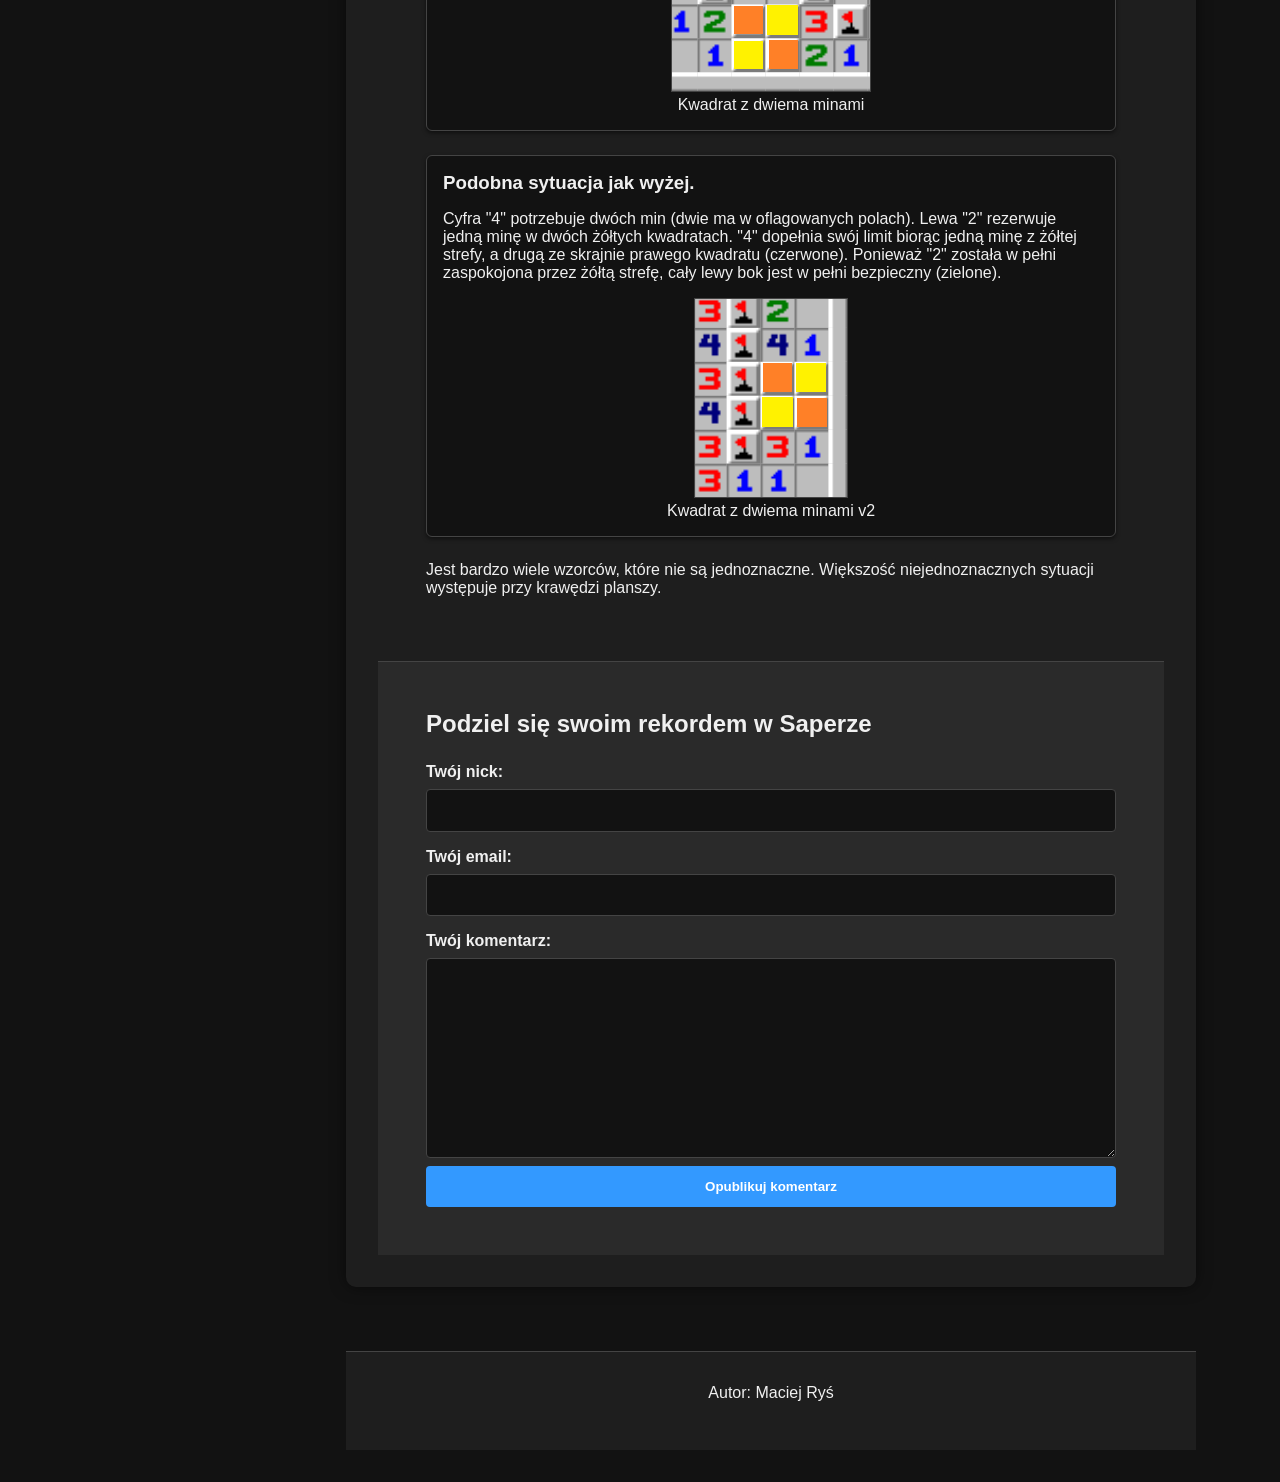
==== commit ff3fb58d: "aktualizacja kolorow pod wcag v3" ====
--- a/projekt.html
+++ b/projekt.html
@@ -15,11 +15,13 @@
             <nav>
                 <ul>
                     <li><a href="#zasady">Zasady Gry</a></li>
+                    <li><a href="#poziomy_trudnosci">Poziomy Trudności</a></li>
                     <li><a href="#historia">Historia</a></li>
+                    <li><a href="#e-sport">E-sport</a></li>
                     <li><a href="#aplikacje">Rożne apliakcje sapera</a></li>
                     <li><a href="#gra">Zagraj w sapera</a></li>
                     <li><a href="#wzorce">Jak być lepszym?</a></li>
-                    <li><a href="#galeria">Galeria</a></li>
+                    <li><a href="#komentarz">Komentarze</a></li>
                 </ul>
 
                 <div id="zmiana-motywu">
--- a/style.css
+++ b/style.css
@@ -258,7 +258,8 @@
     max-width: 100%;
 }
 form input[type="submit"]:hover{
-    background-color: var(--color-accent-hover);
+    background-color: var(--text-main);
+    color: var(--bg-page);
 }
 
 #wzorce h2{
@@ -329,7 +330,7 @@
     margin-top: -22px;
     color: var(--color-accent);
     font-weight: bold;
-    font-size: 18px;
+    font-size: 24px;
     transition: 0.6s ease;
     border-radius: 0 3px 3px 0;
     user-select: none;
@@ -346,7 +347,7 @@
 }
 .prev:hover, .next:hover {
     background-color: var(--color-accent);
-    color: white;
+    color: var(--bg-container);
 }
 div:has(> .dot) {
     text-align: center;
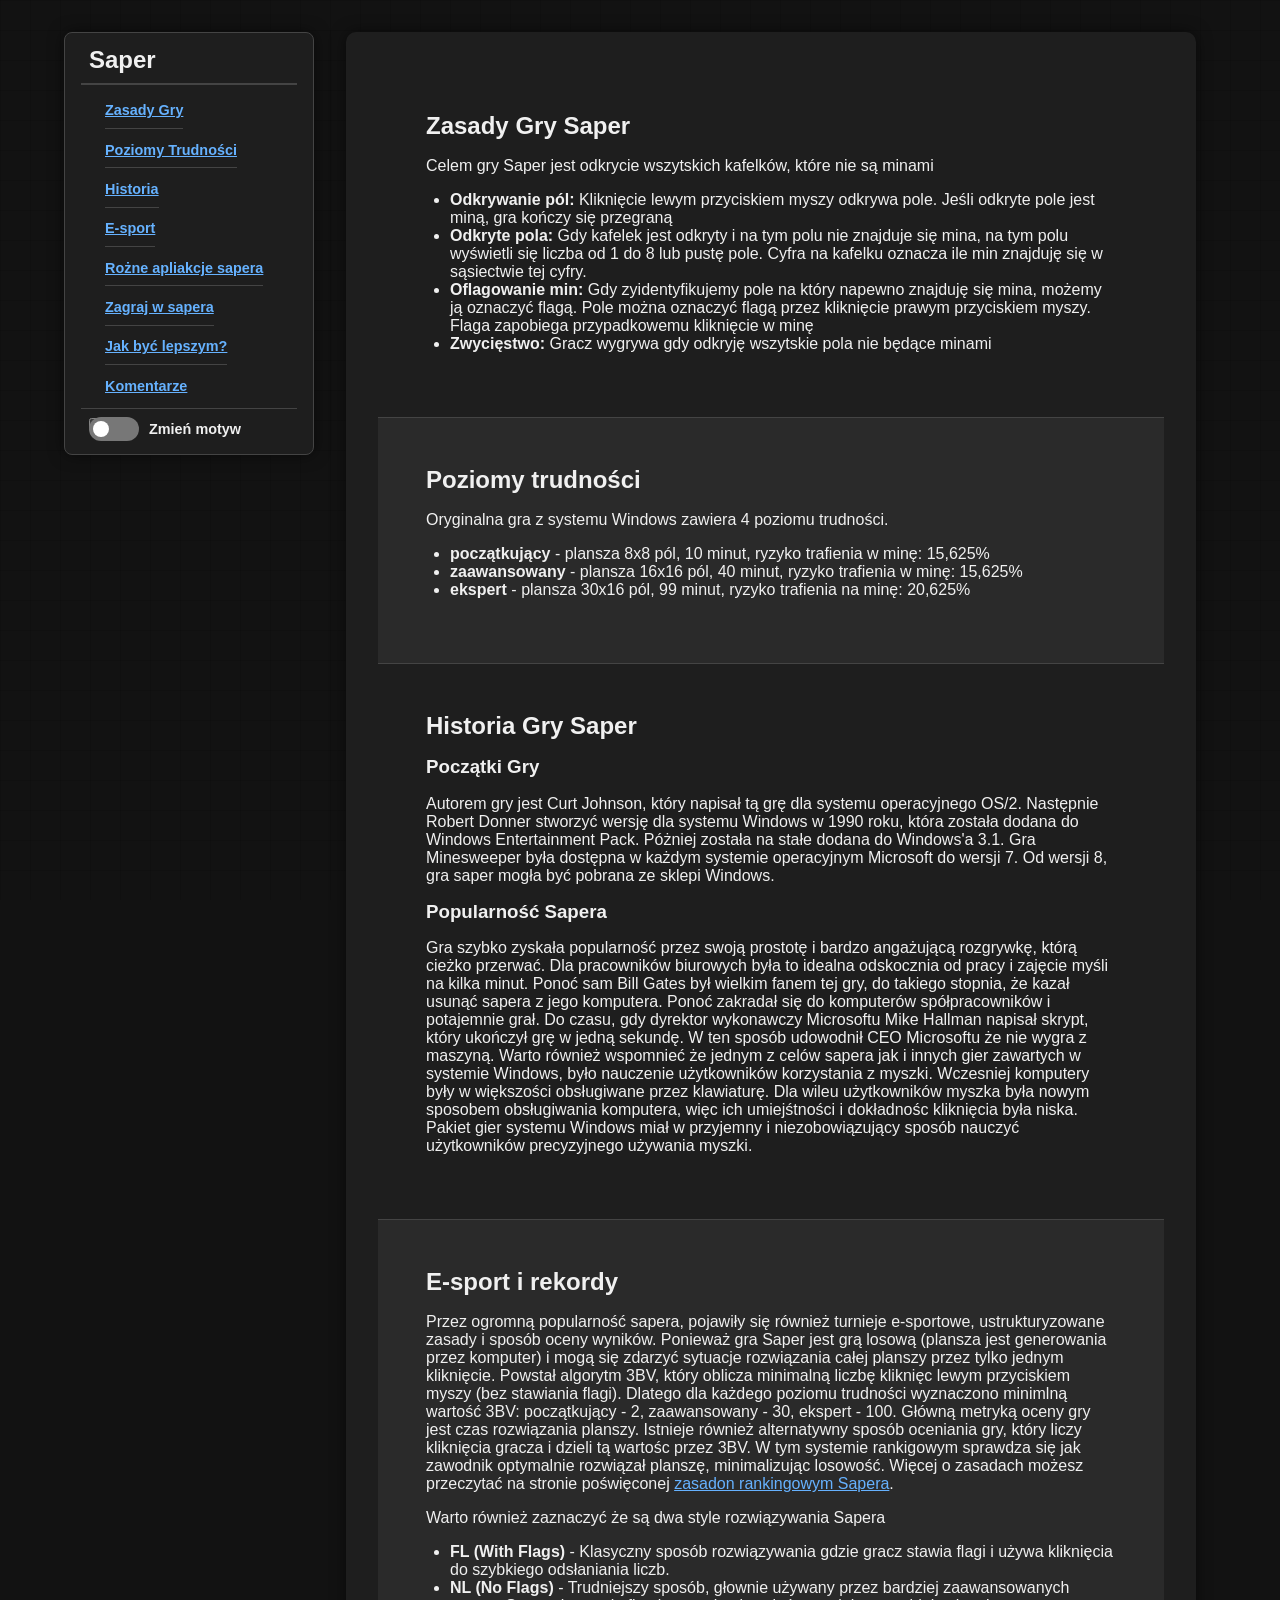
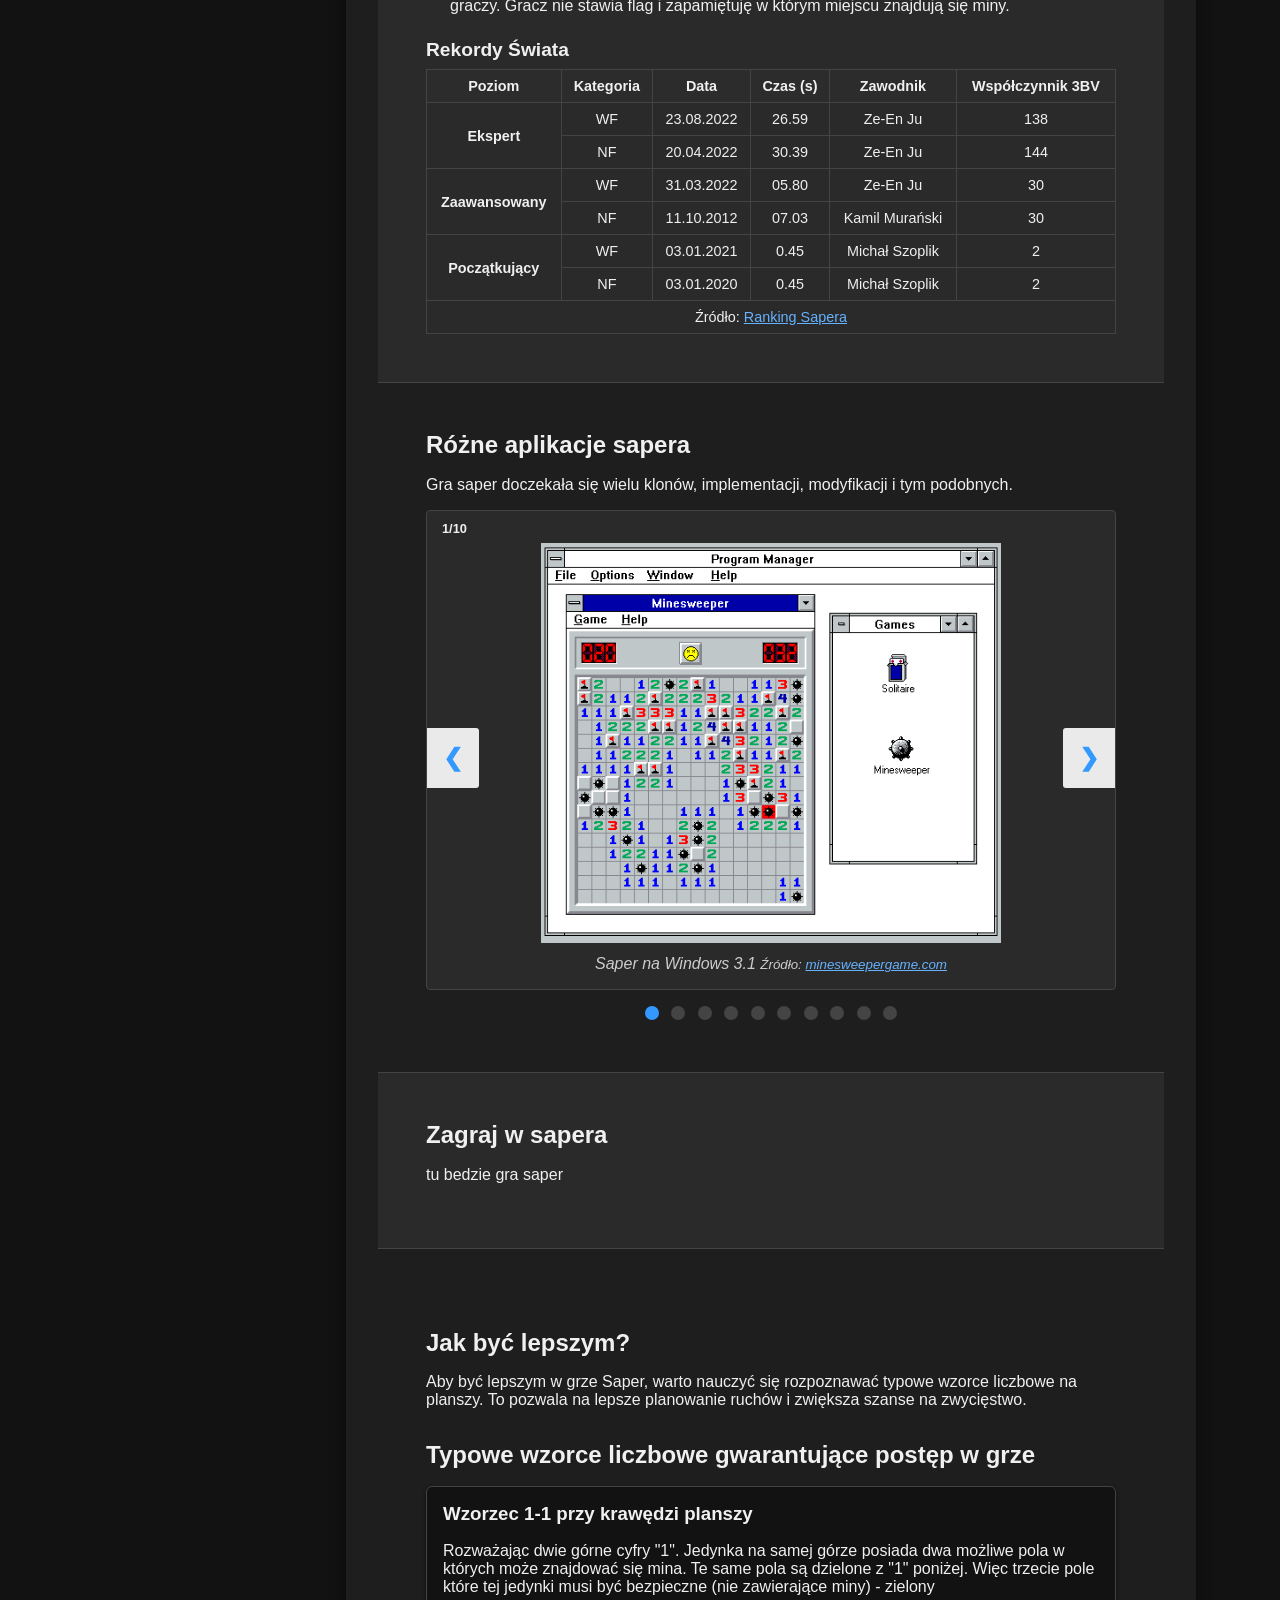
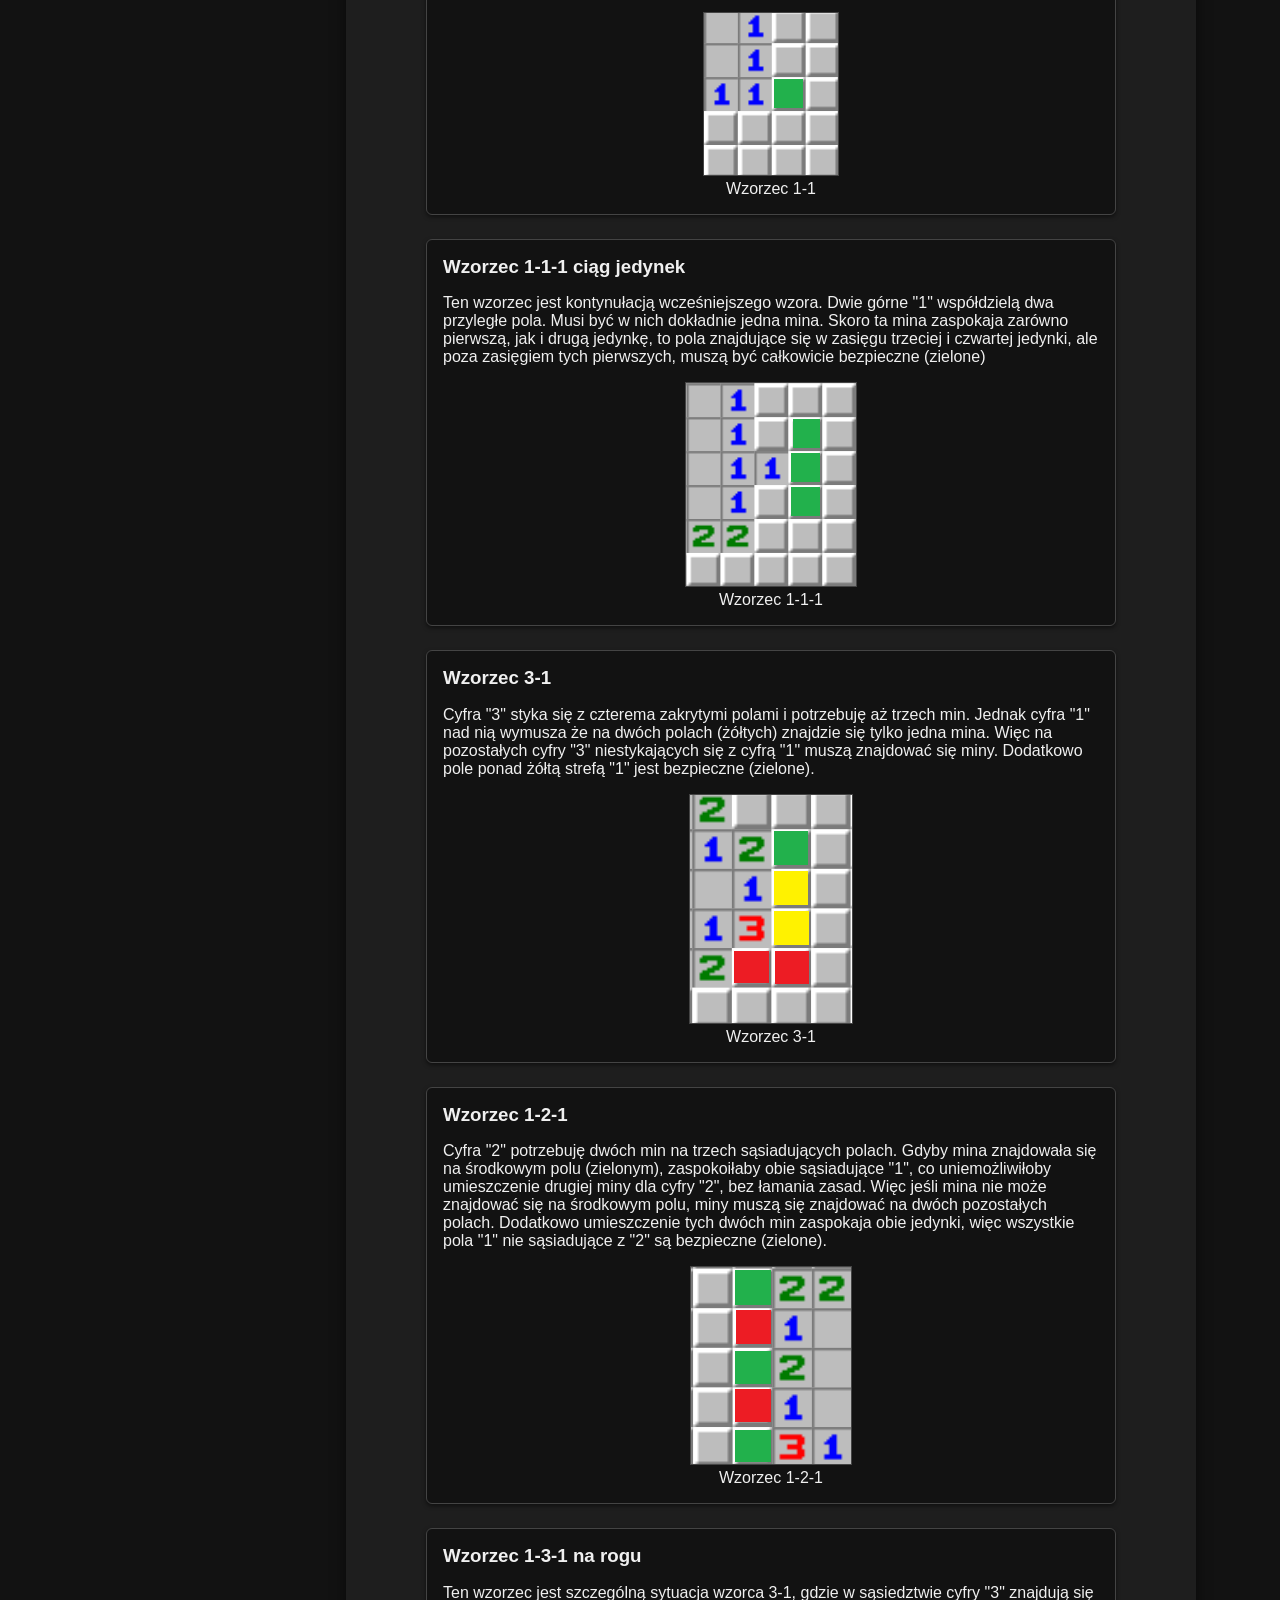
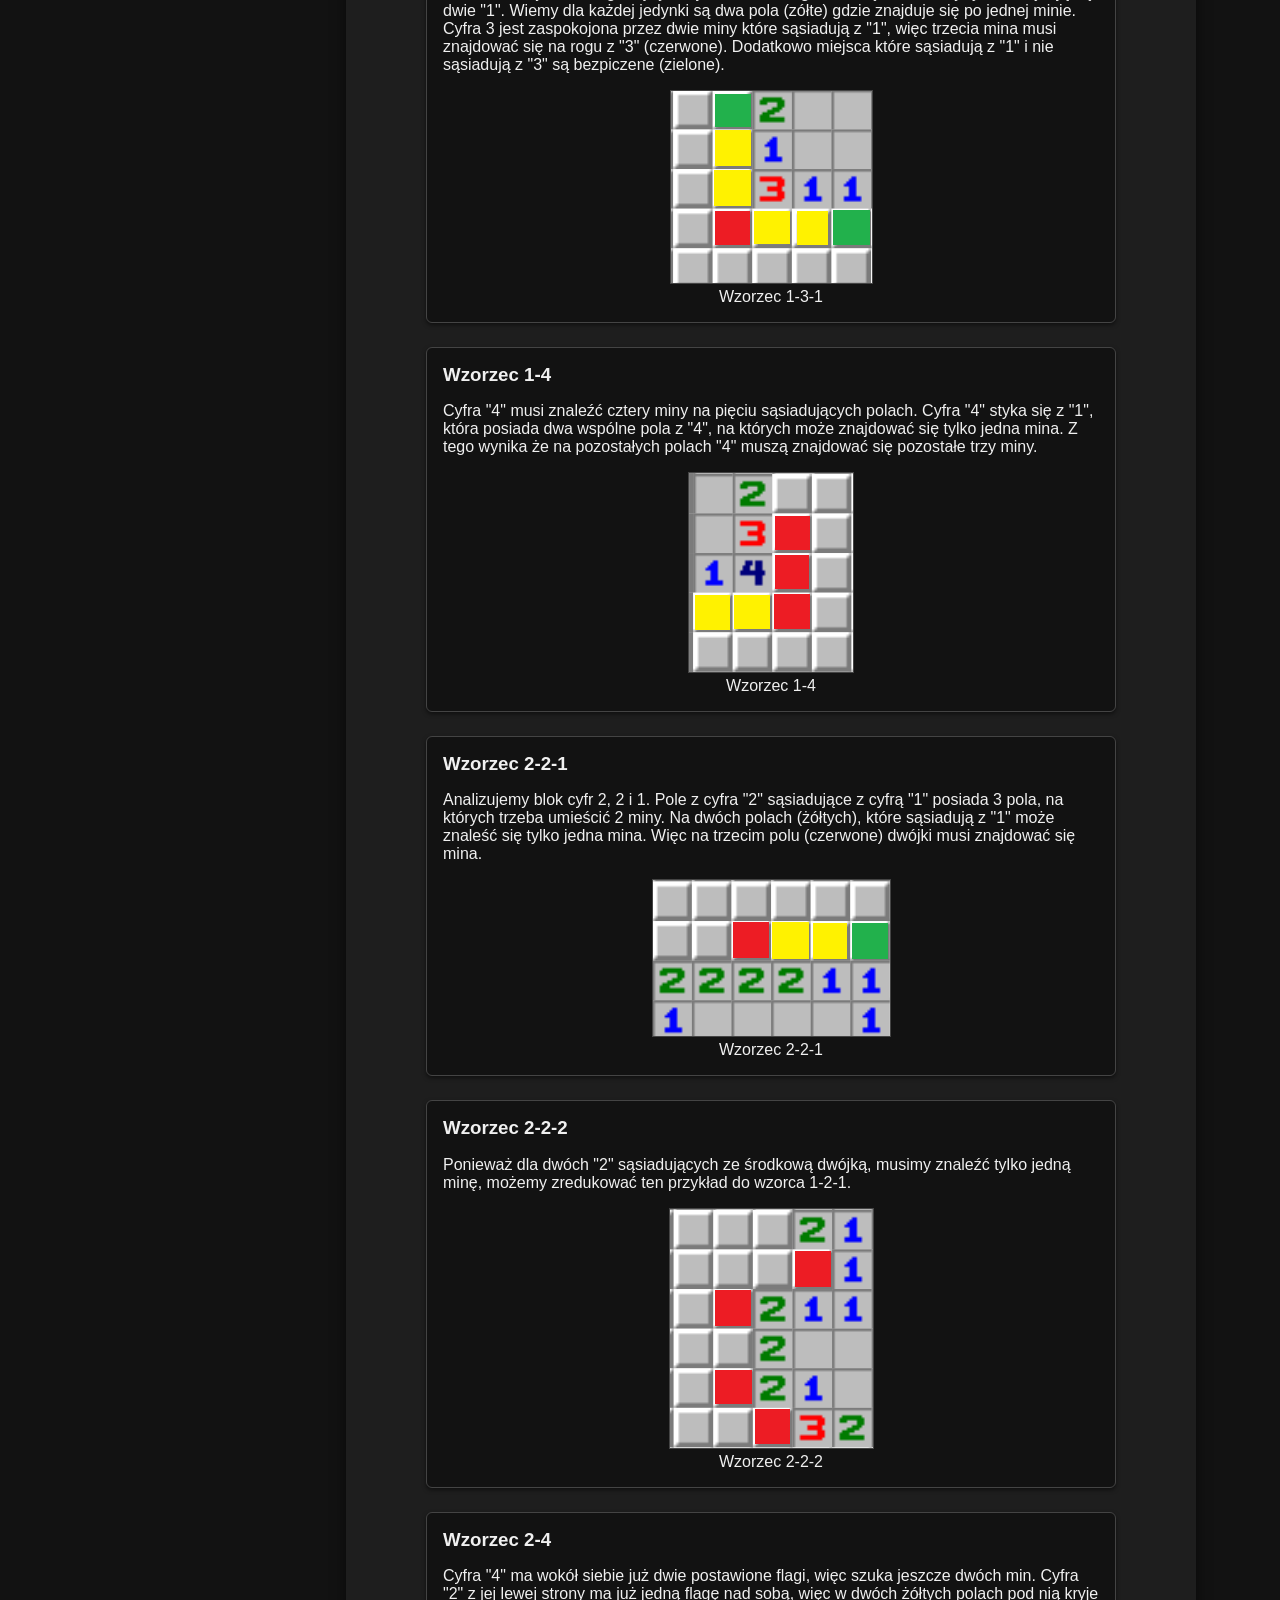
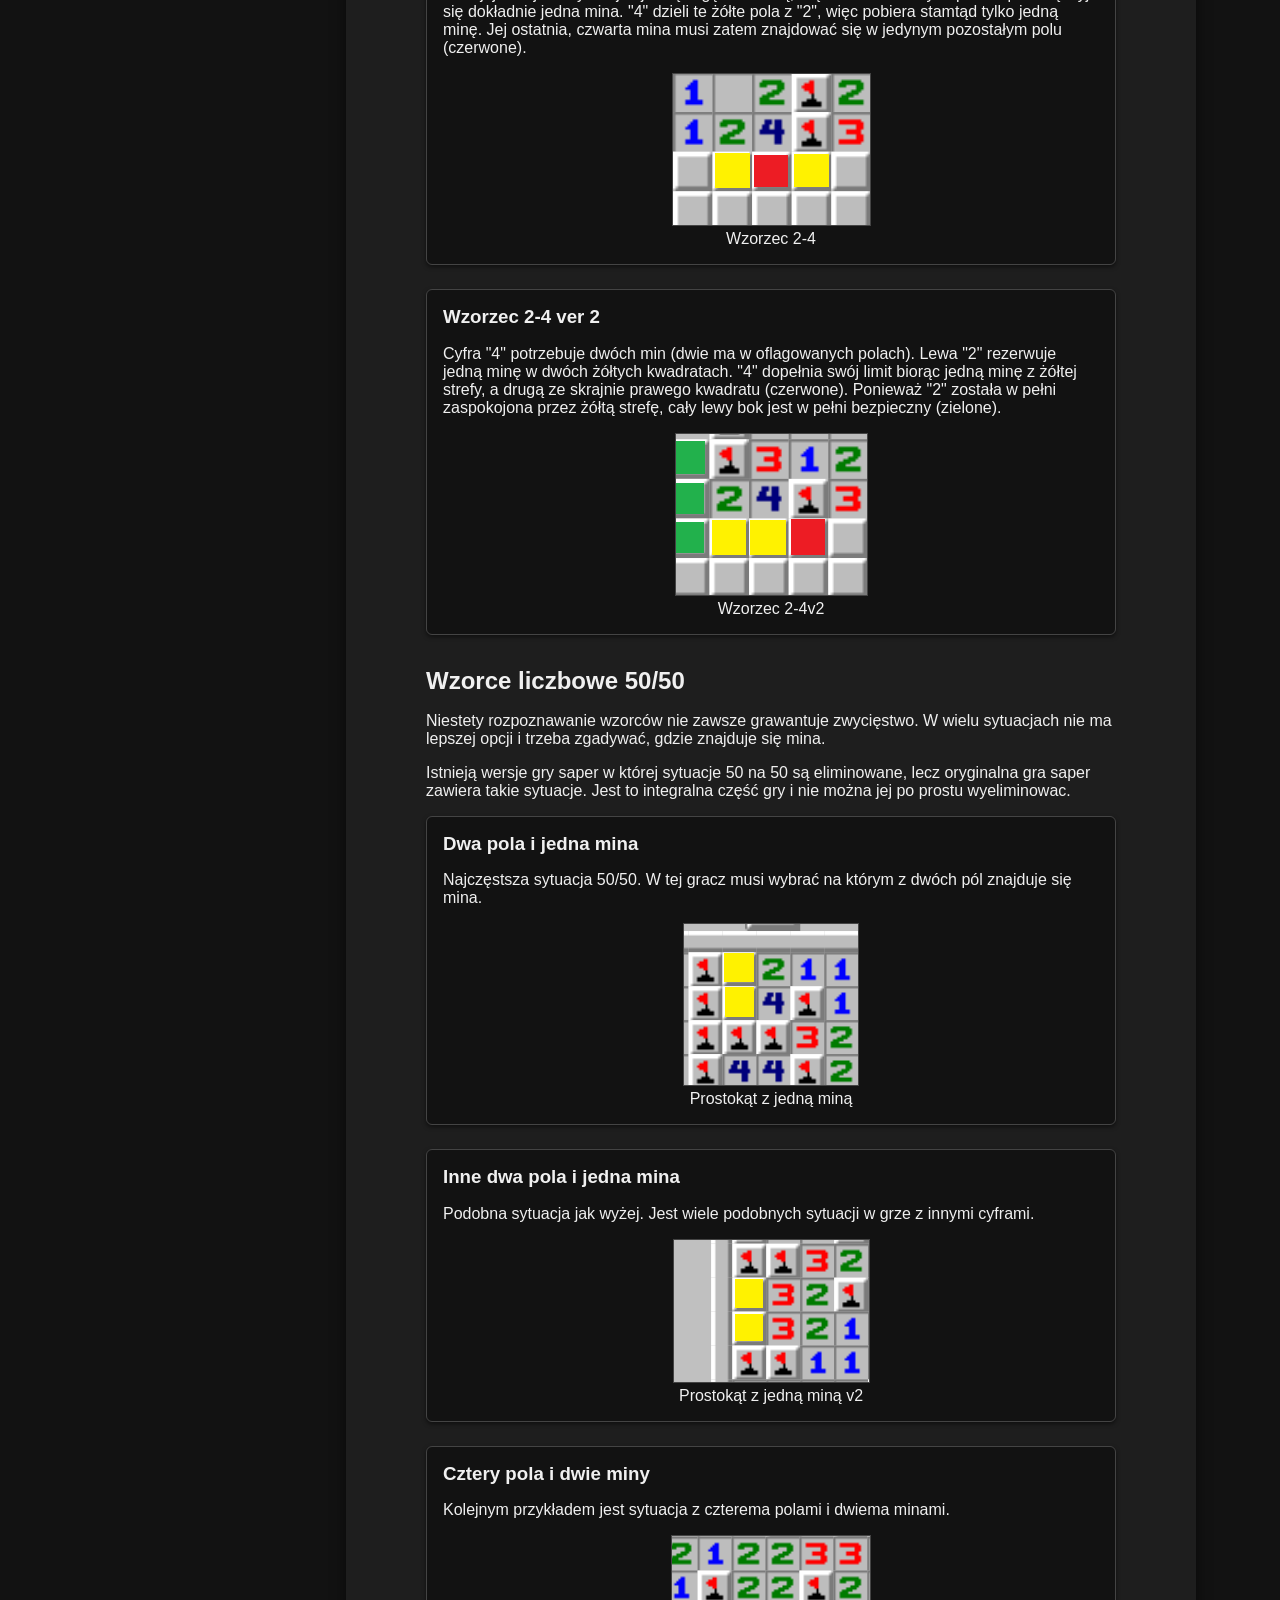
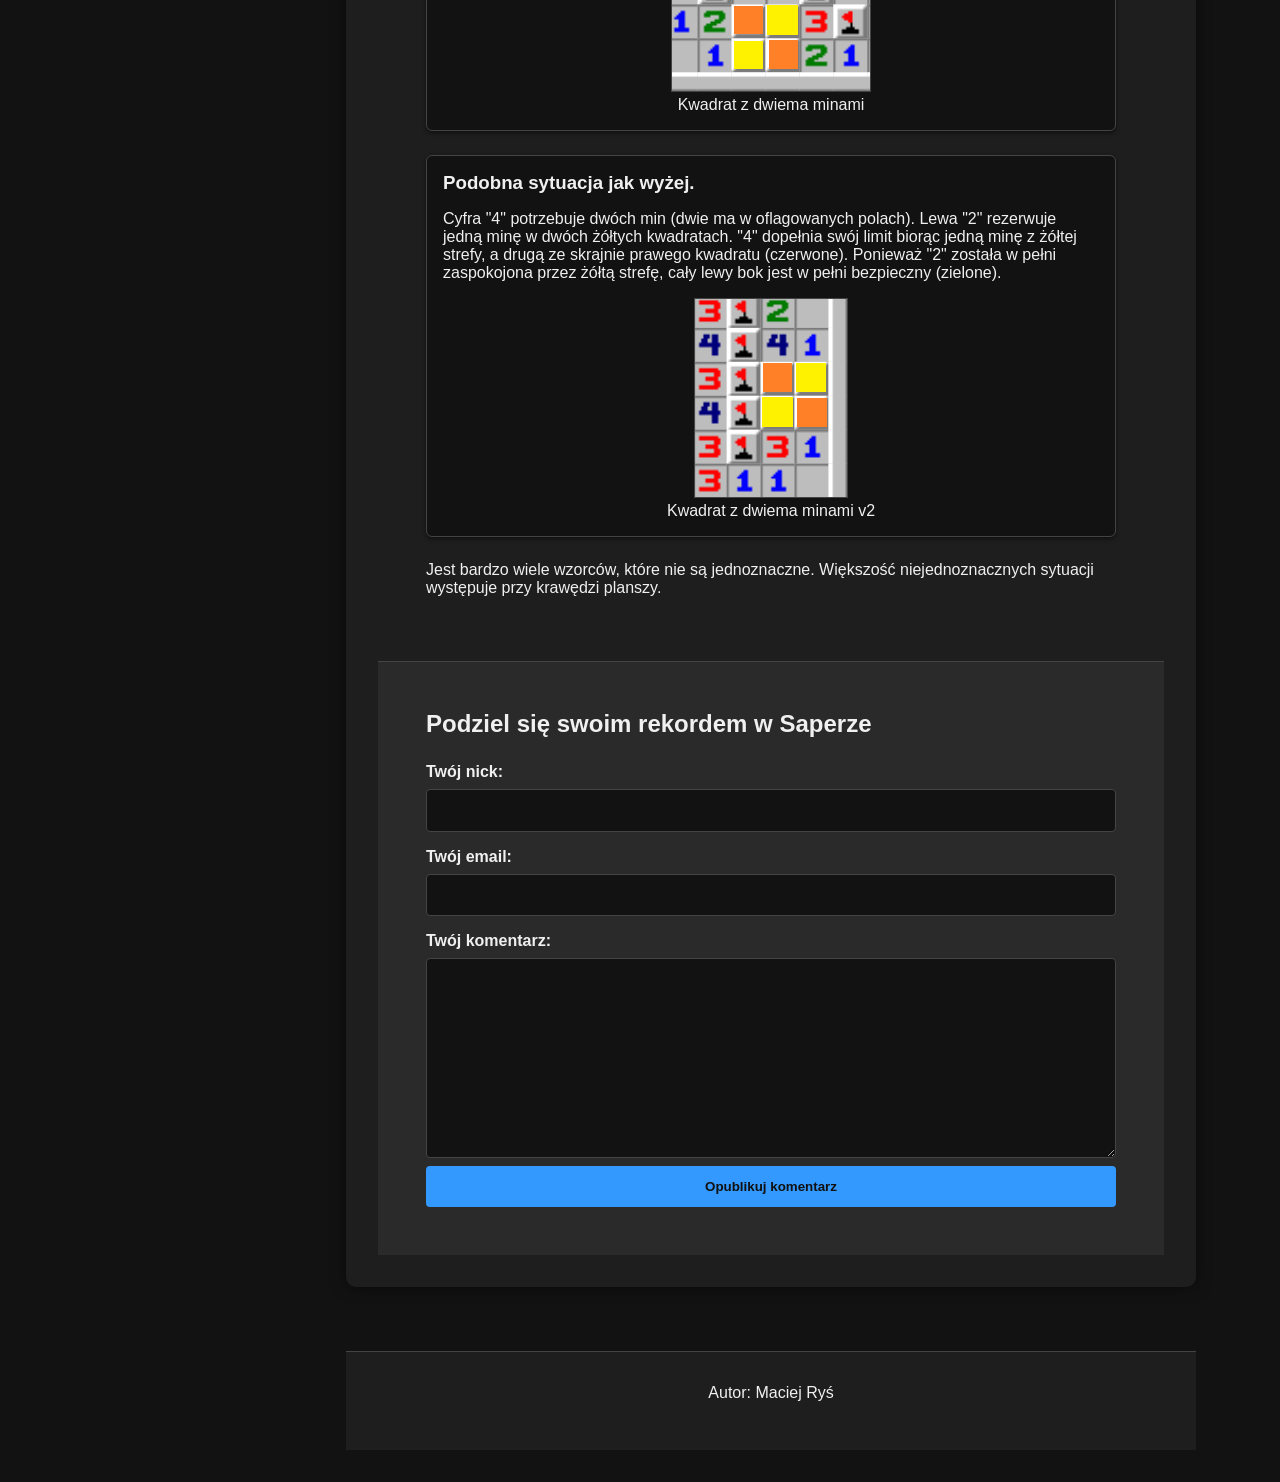
==== commit e1bab2e4: "aktualizacja kolorow pod wcag v4" ====
--- a/projekt.html
+++ b/projekt.html
@@ -26,10 +26,10 @@
 
                 <div id="zmiana-motywu">
                     <label class="switch" for="motyw">
-                        <input type="checkbox" id="motyw" onchange="zmienMotyw()">
+                        <input type="checkbox" id="motyw" onchange="zmienMotyw()" aria-labelledby="zmien-motyw-tekst">
                         <span class="motyw-slider"></span>
                     </label>
-                    <span>Zmień motyw</span>
+                    <span id="zmien-motyw-tekst">Zmień motyw</span>
                 </div>
             </nav>
         </header>
--- a/style.css
+++ b/style.css
@@ -8,6 +8,7 @@
     --color-link-hover: #002277;
     --color-accent: #0055FF; 
     --color-accent-hover: #0033CC;
+    --text-on-accent: #FFFFFF;
     --color-warning: #FF0000; 
     --color-success: #008000; 
     --border-color: #B3B3B3;
@@ -26,6 +27,7 @@
     --color-link-hover:#99CCFF;
     --color-accent: #3399FF; 
     --color-accent-hover: #66B2FF;
+    --text-on-accent: #111111;
     --color-warning: #FF0000; 
     --color-success: #4DFF4D; 
     --border-color: #444444;
@@ -248,7 +250,7 @@
 }
 form input[type="submit"]{
     background-color: var(--color-accent);
-    color: #fff;
+    color: var(--text-on-accent);
     border: none;
     padding: 0.8rem 1.5rem;
     border-radius: 4px;
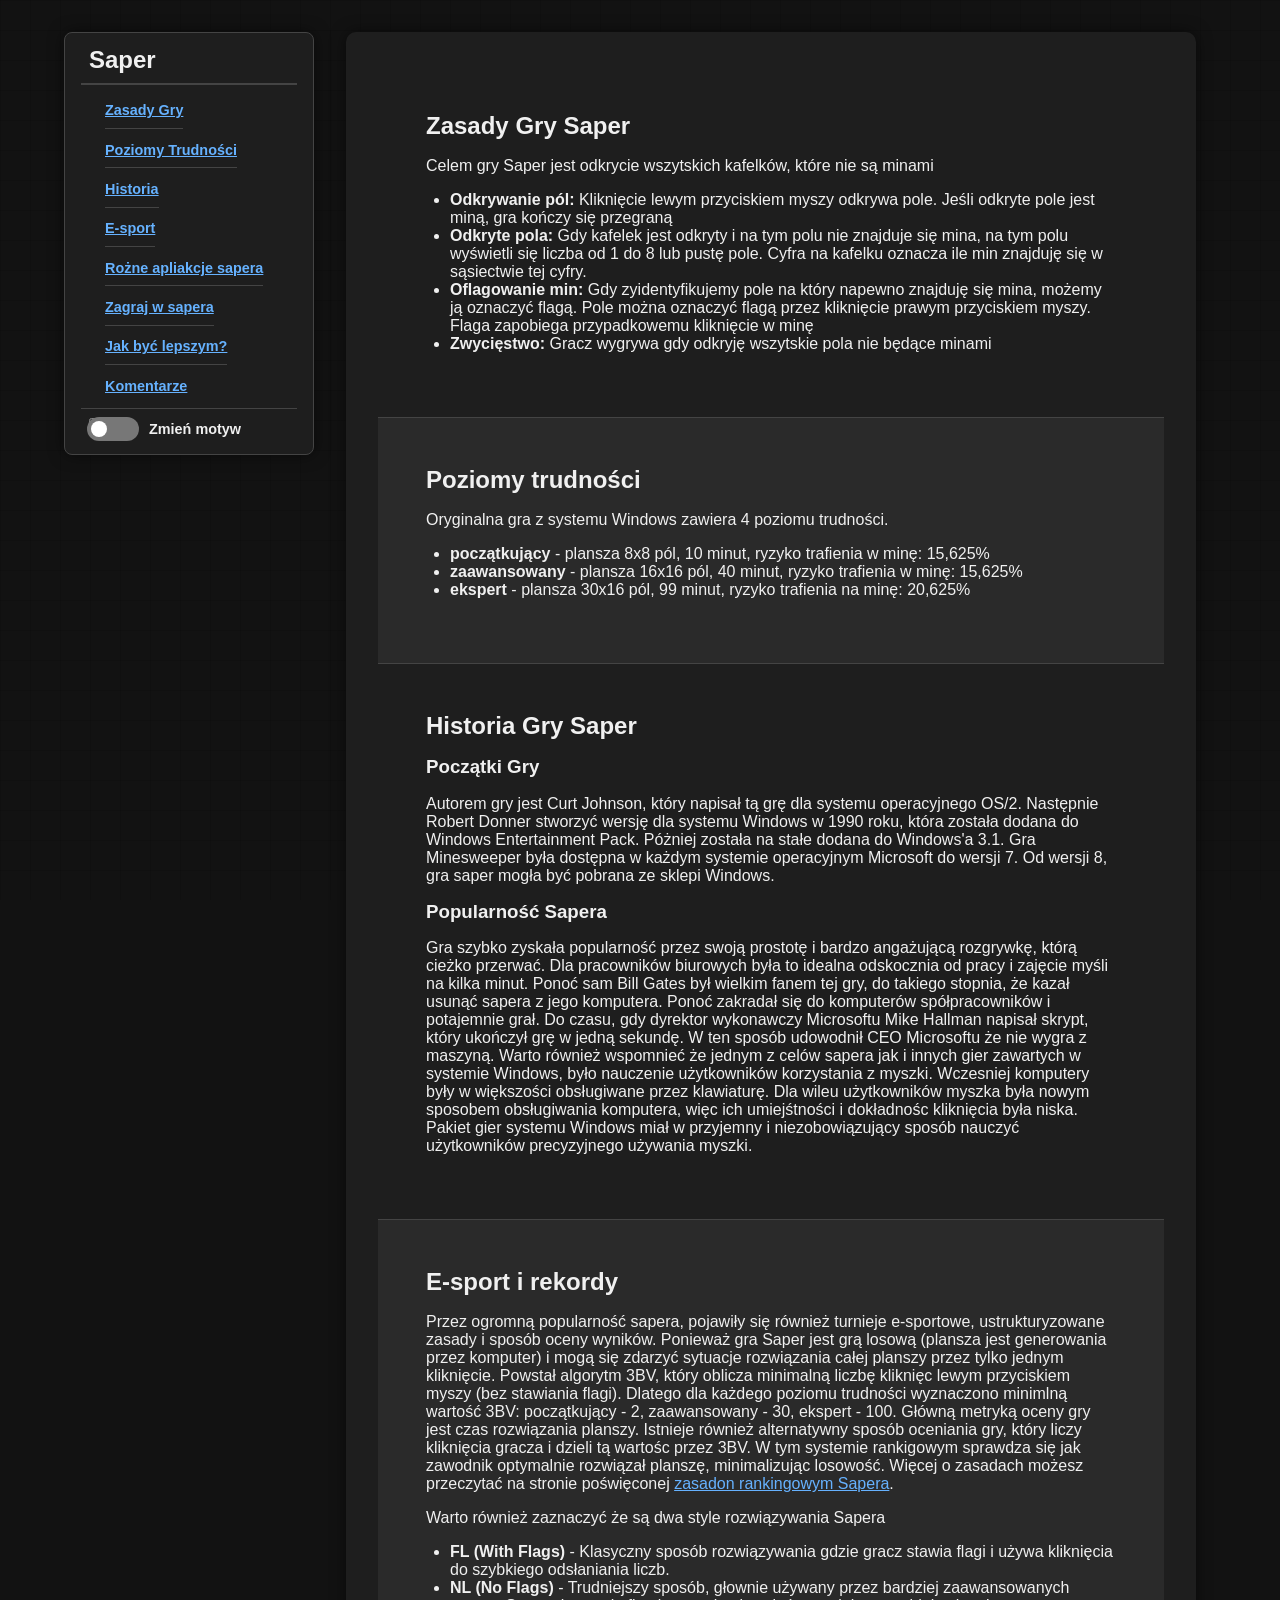
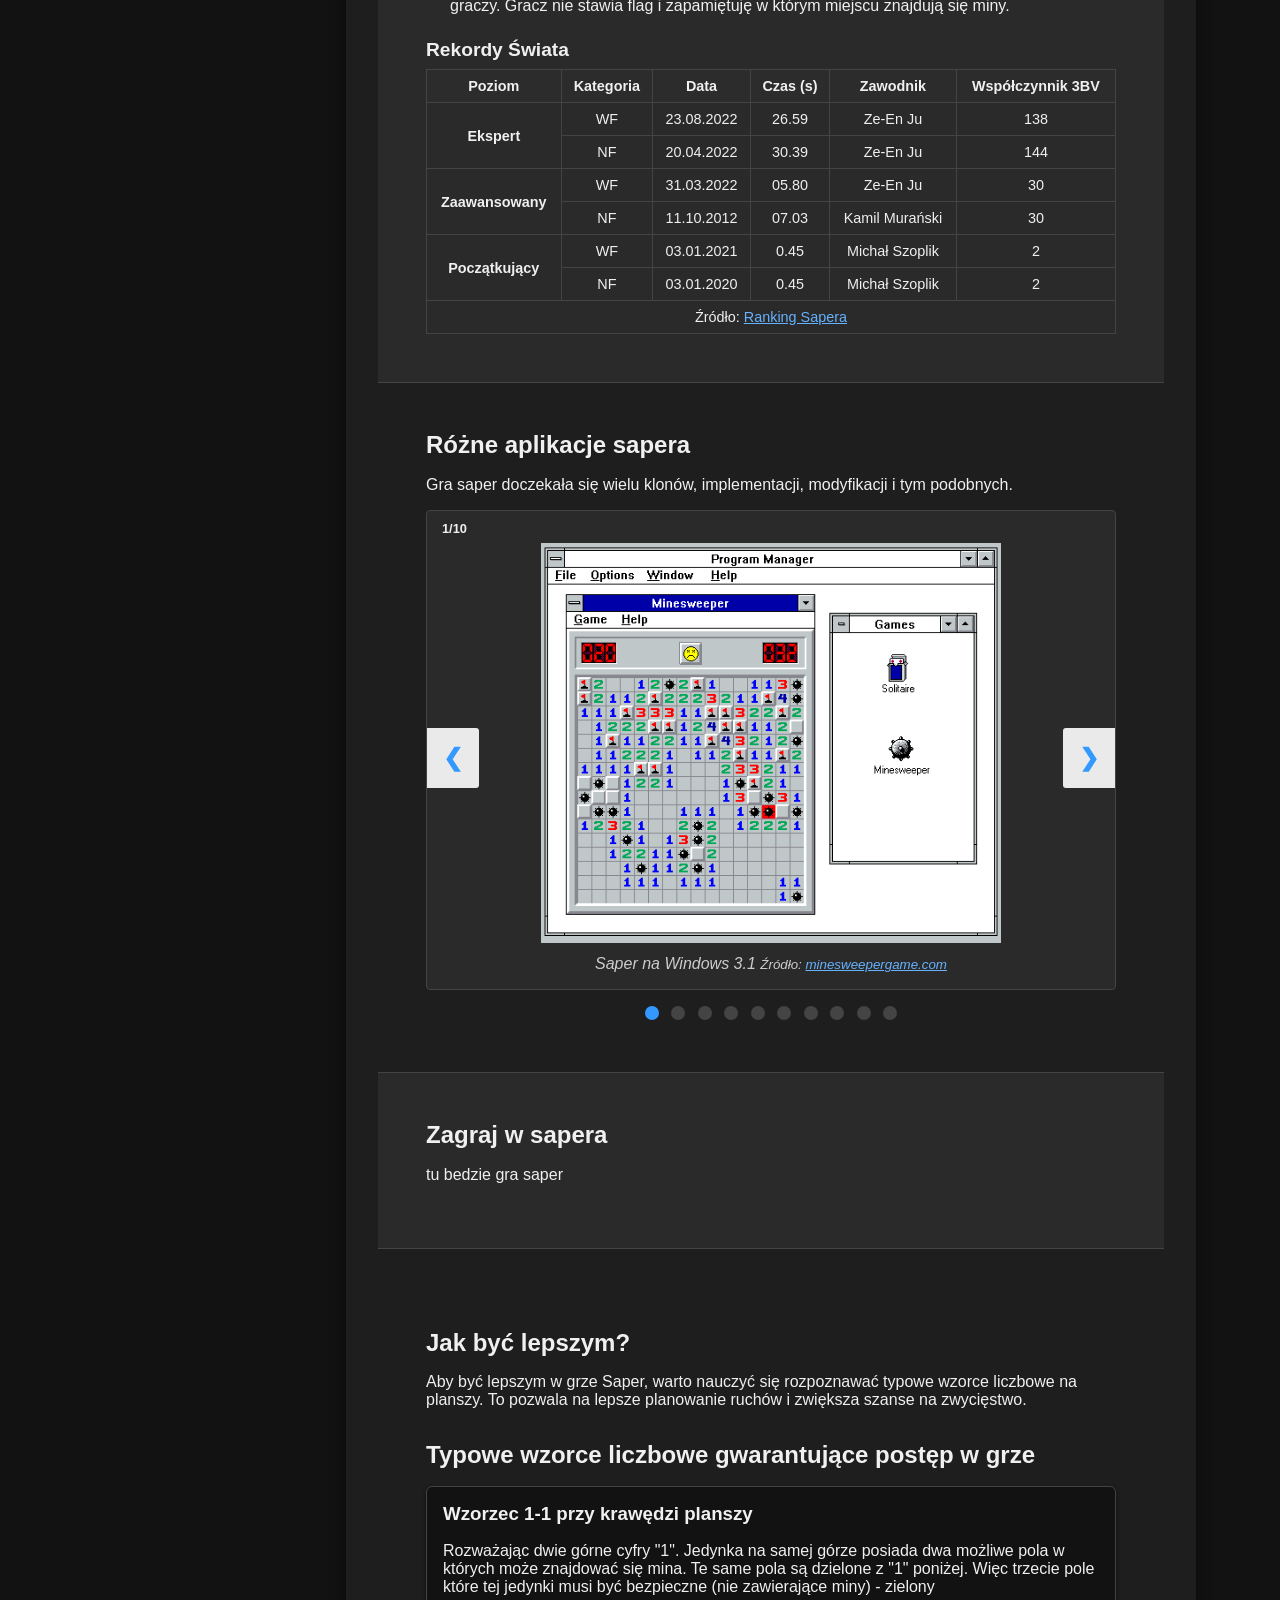
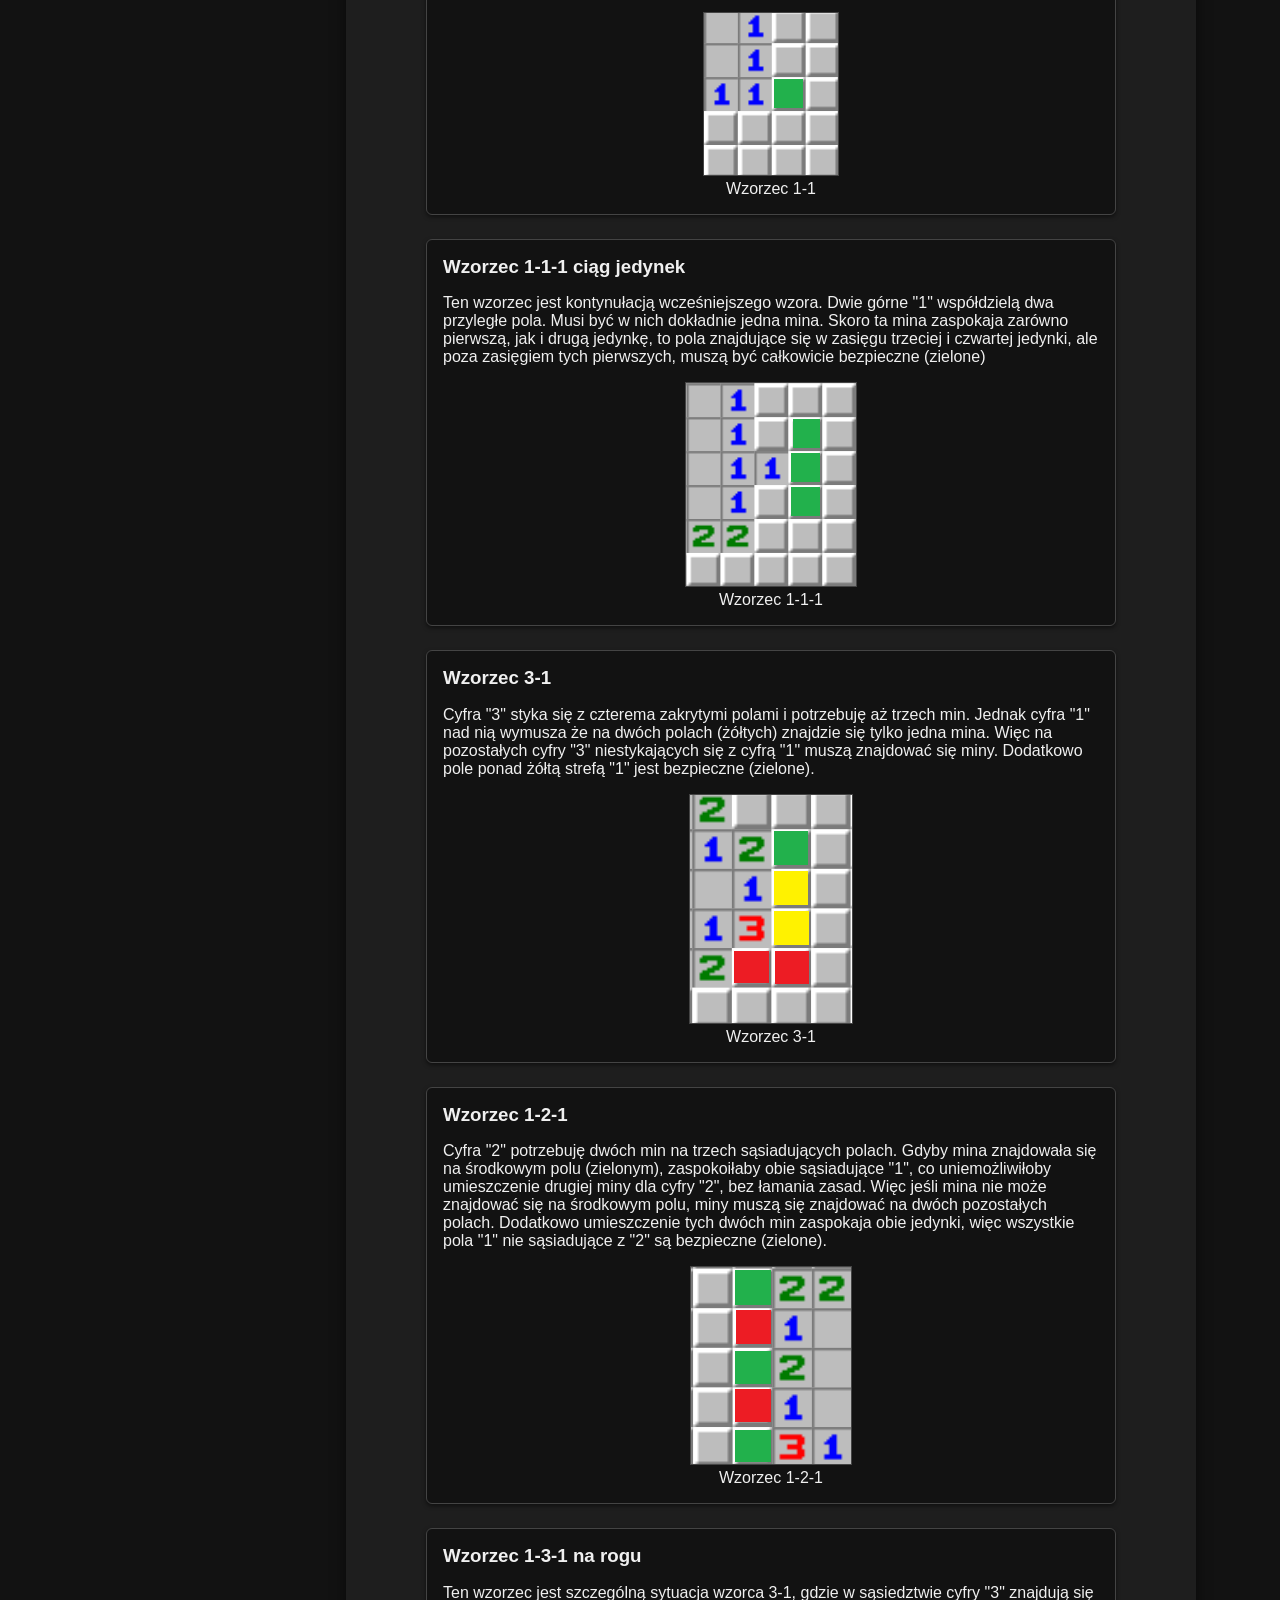
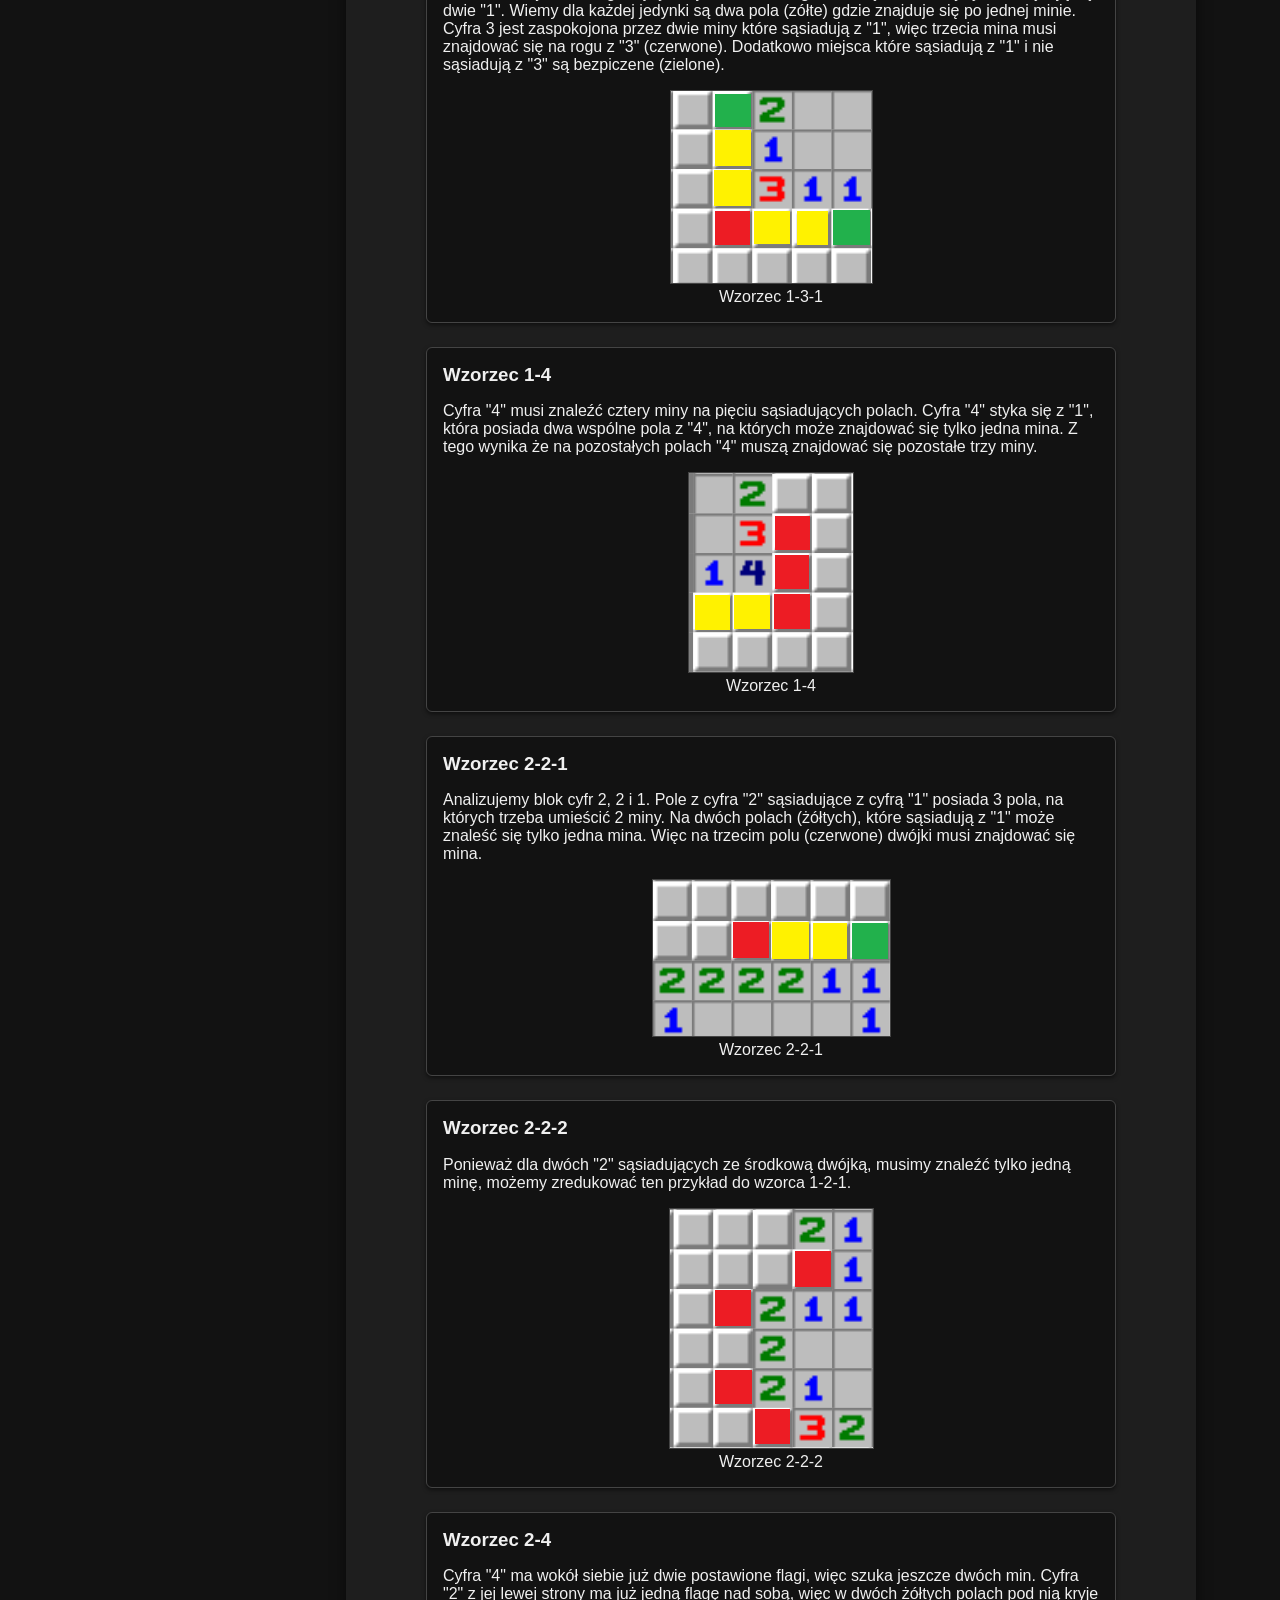
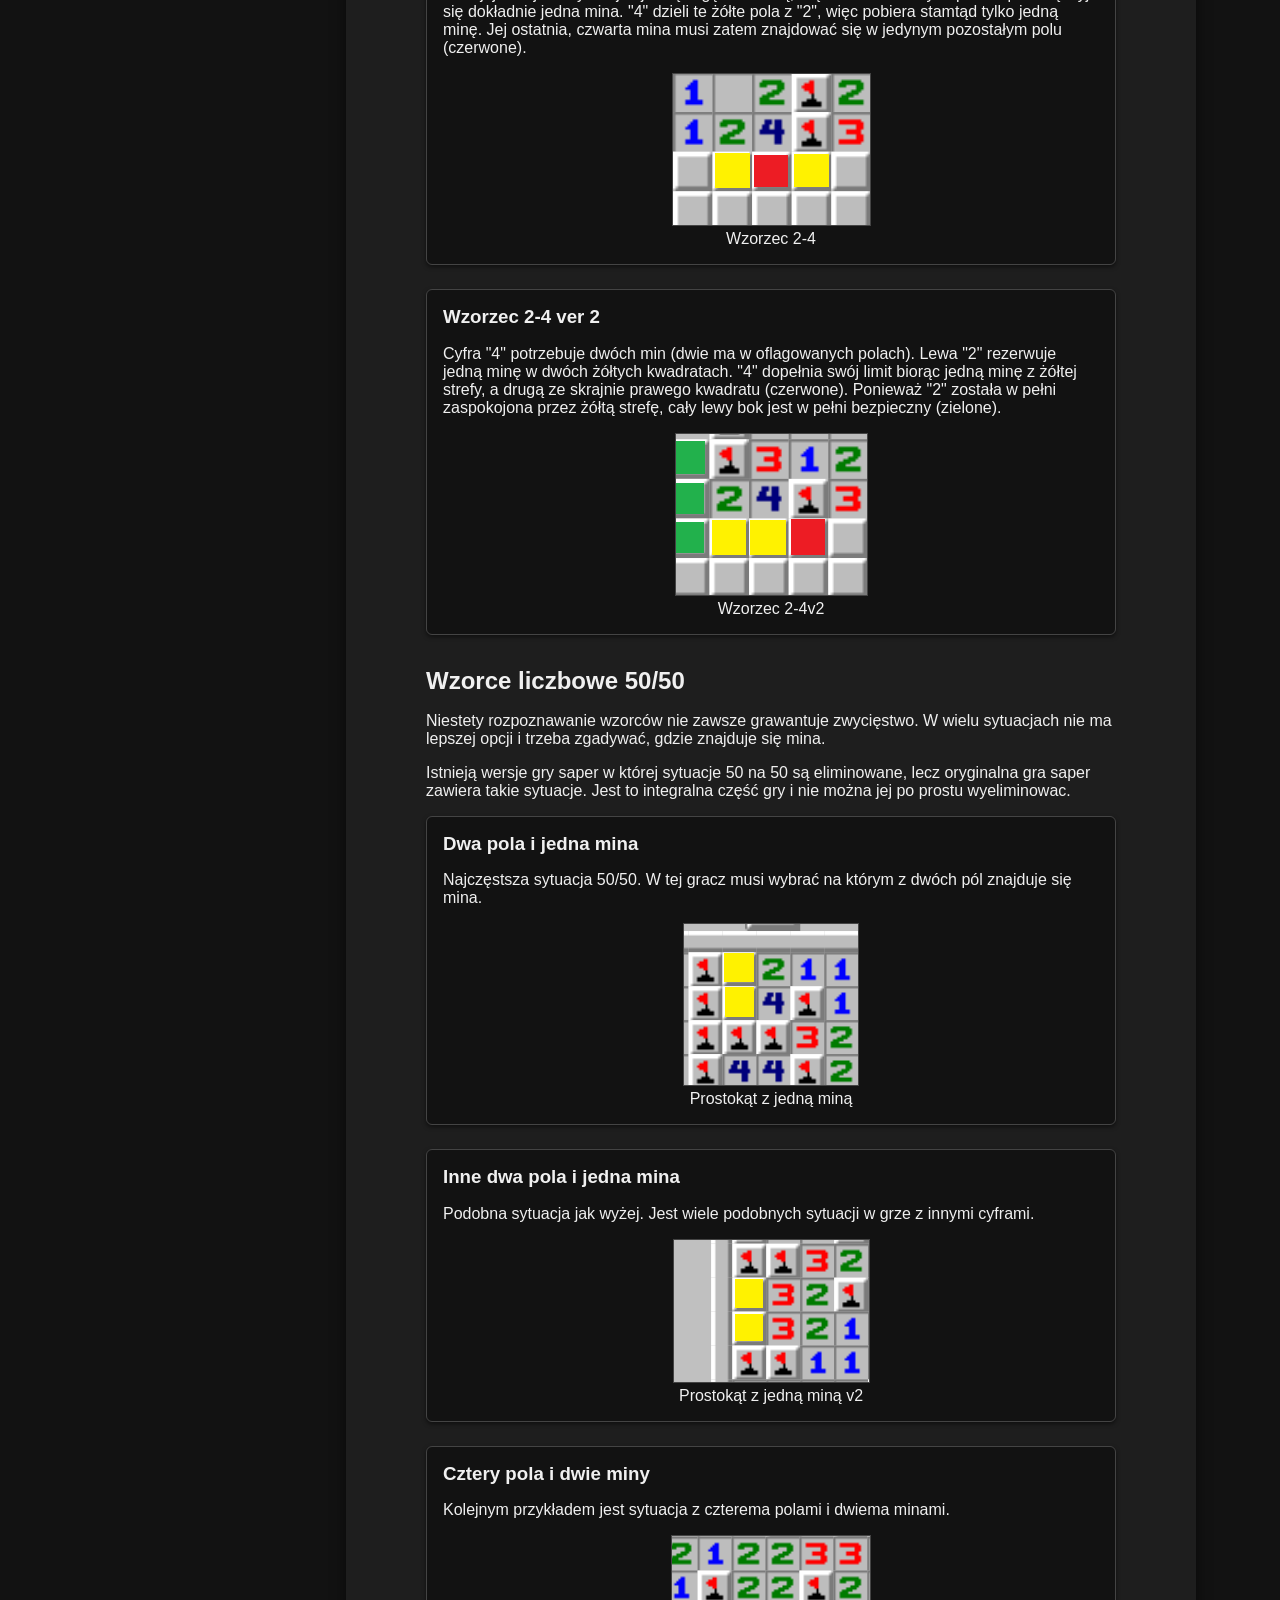
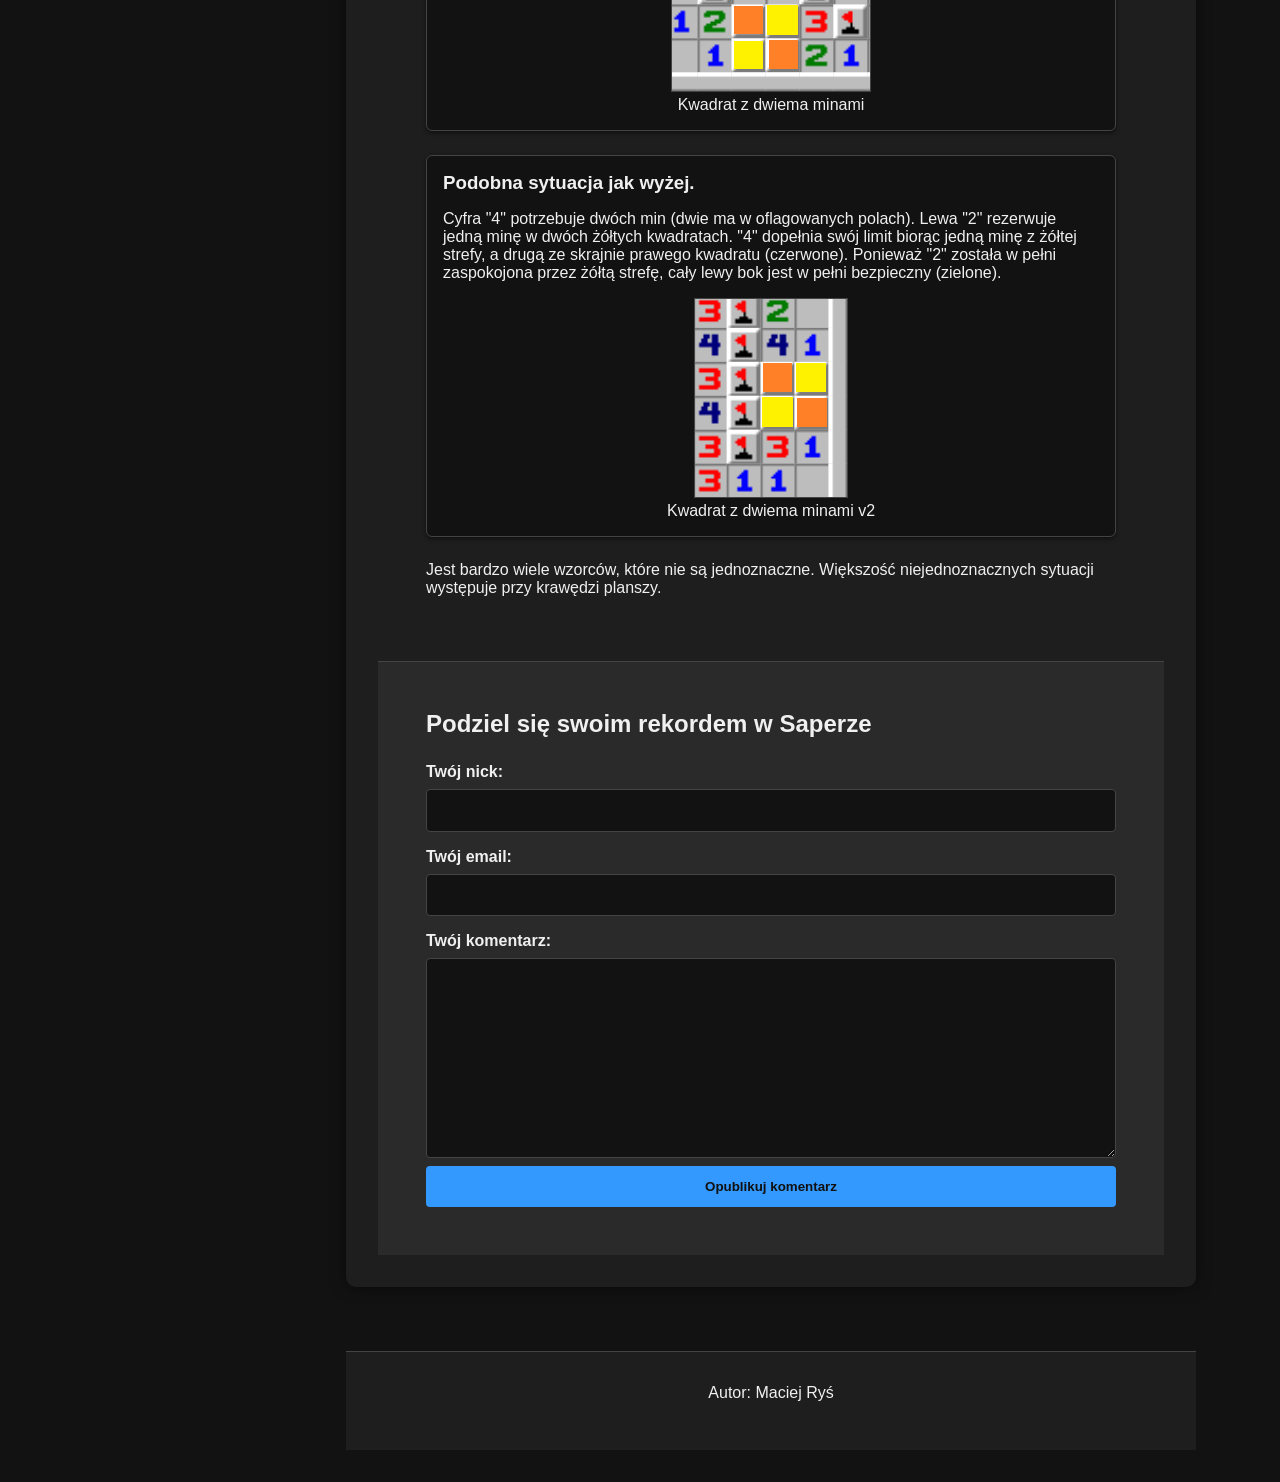
==== commit aaa46fa1: "dodanie favicon" ====
--- a/projekt.html
+++ b/projekt.html
@@ -6,6 +6,7 @@
         <meta name="description" content="Strona poświecona grze Saper">
         <meta name="keywords" content="Saper, Gra">
         <meta name="author" content="Maciej Ryś">
+        <link rel="icon" href="img/favicon/favicon.png">
         <link rel="stylesheet" href="style.css">
         <title>Saper</title>
     </head>
--- a/style.css
+++ b/style.css
@@ -134,7 +134,7 @@
     background-color: #777777;
     bottom: 0;
     cursor: pointer;
-    left: 0;
+    left: -2px;
     position: absolute;
     right: 0;
     top: 0;
